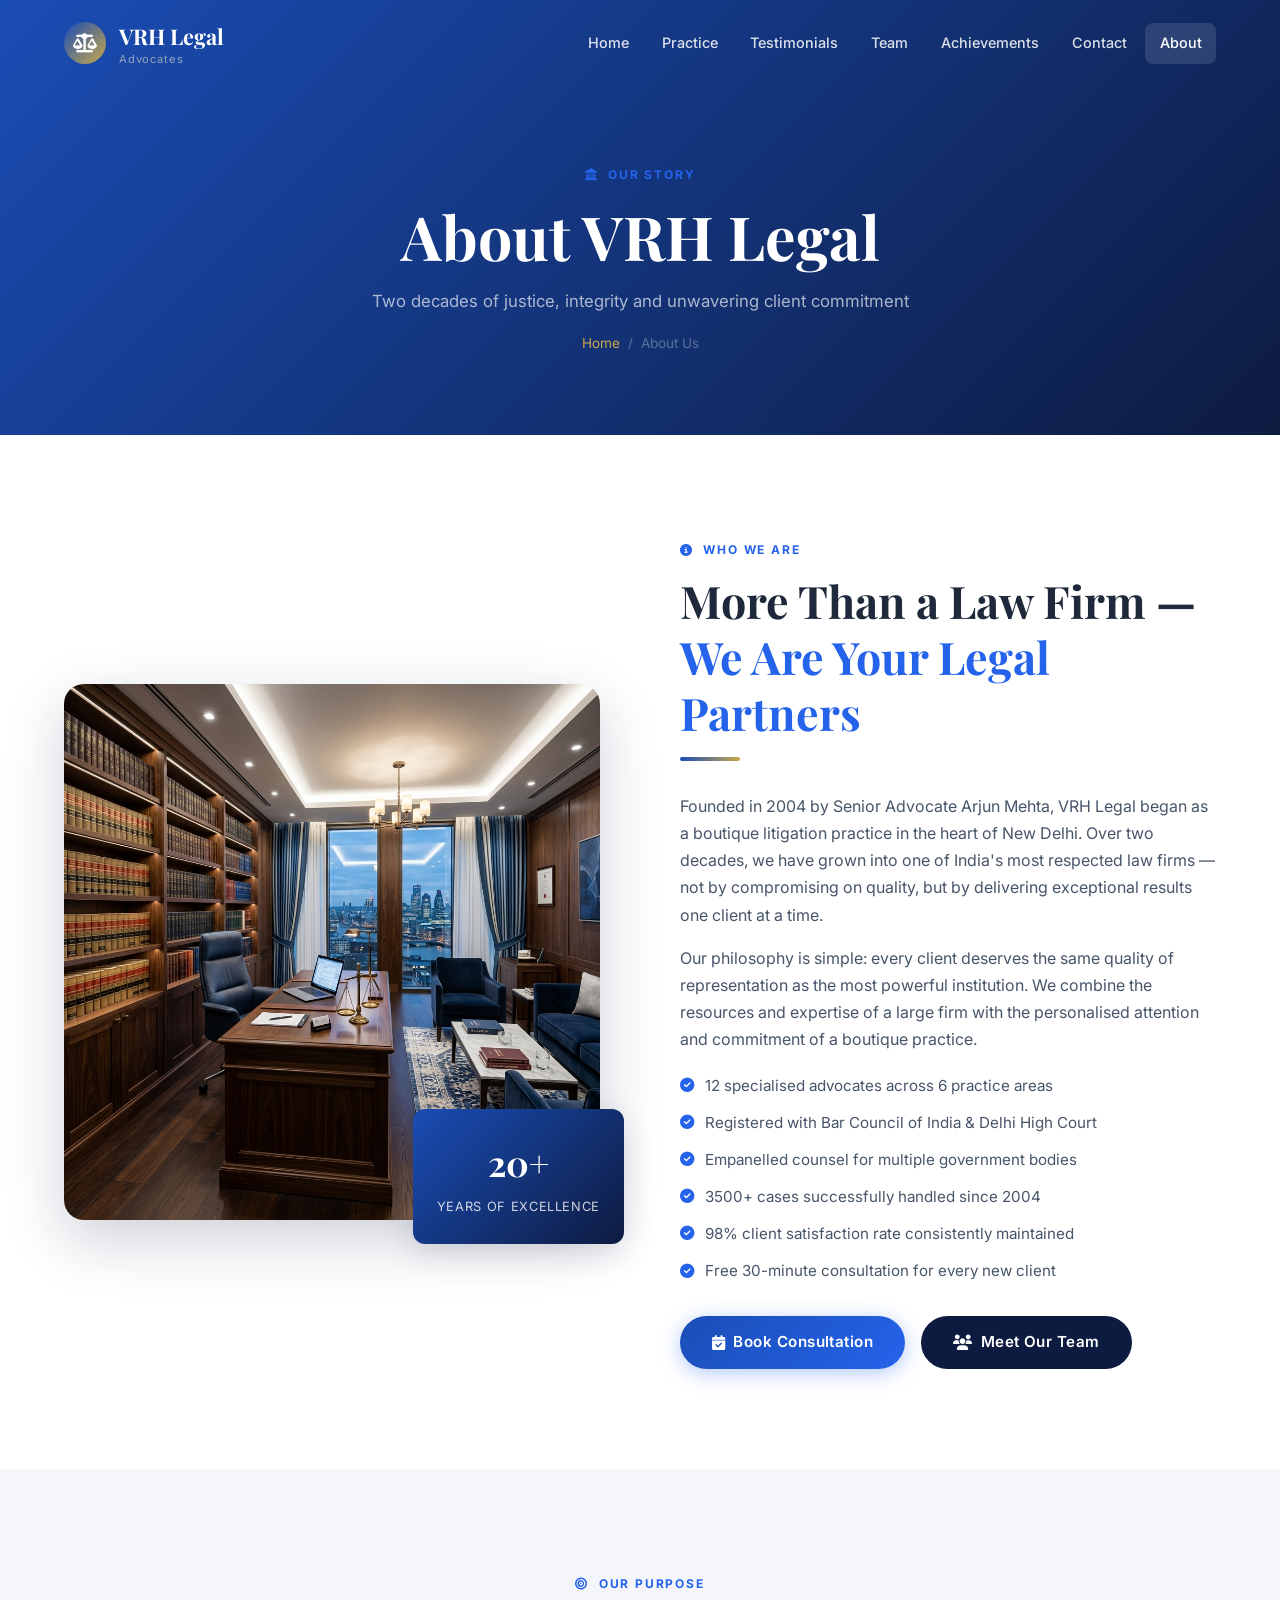
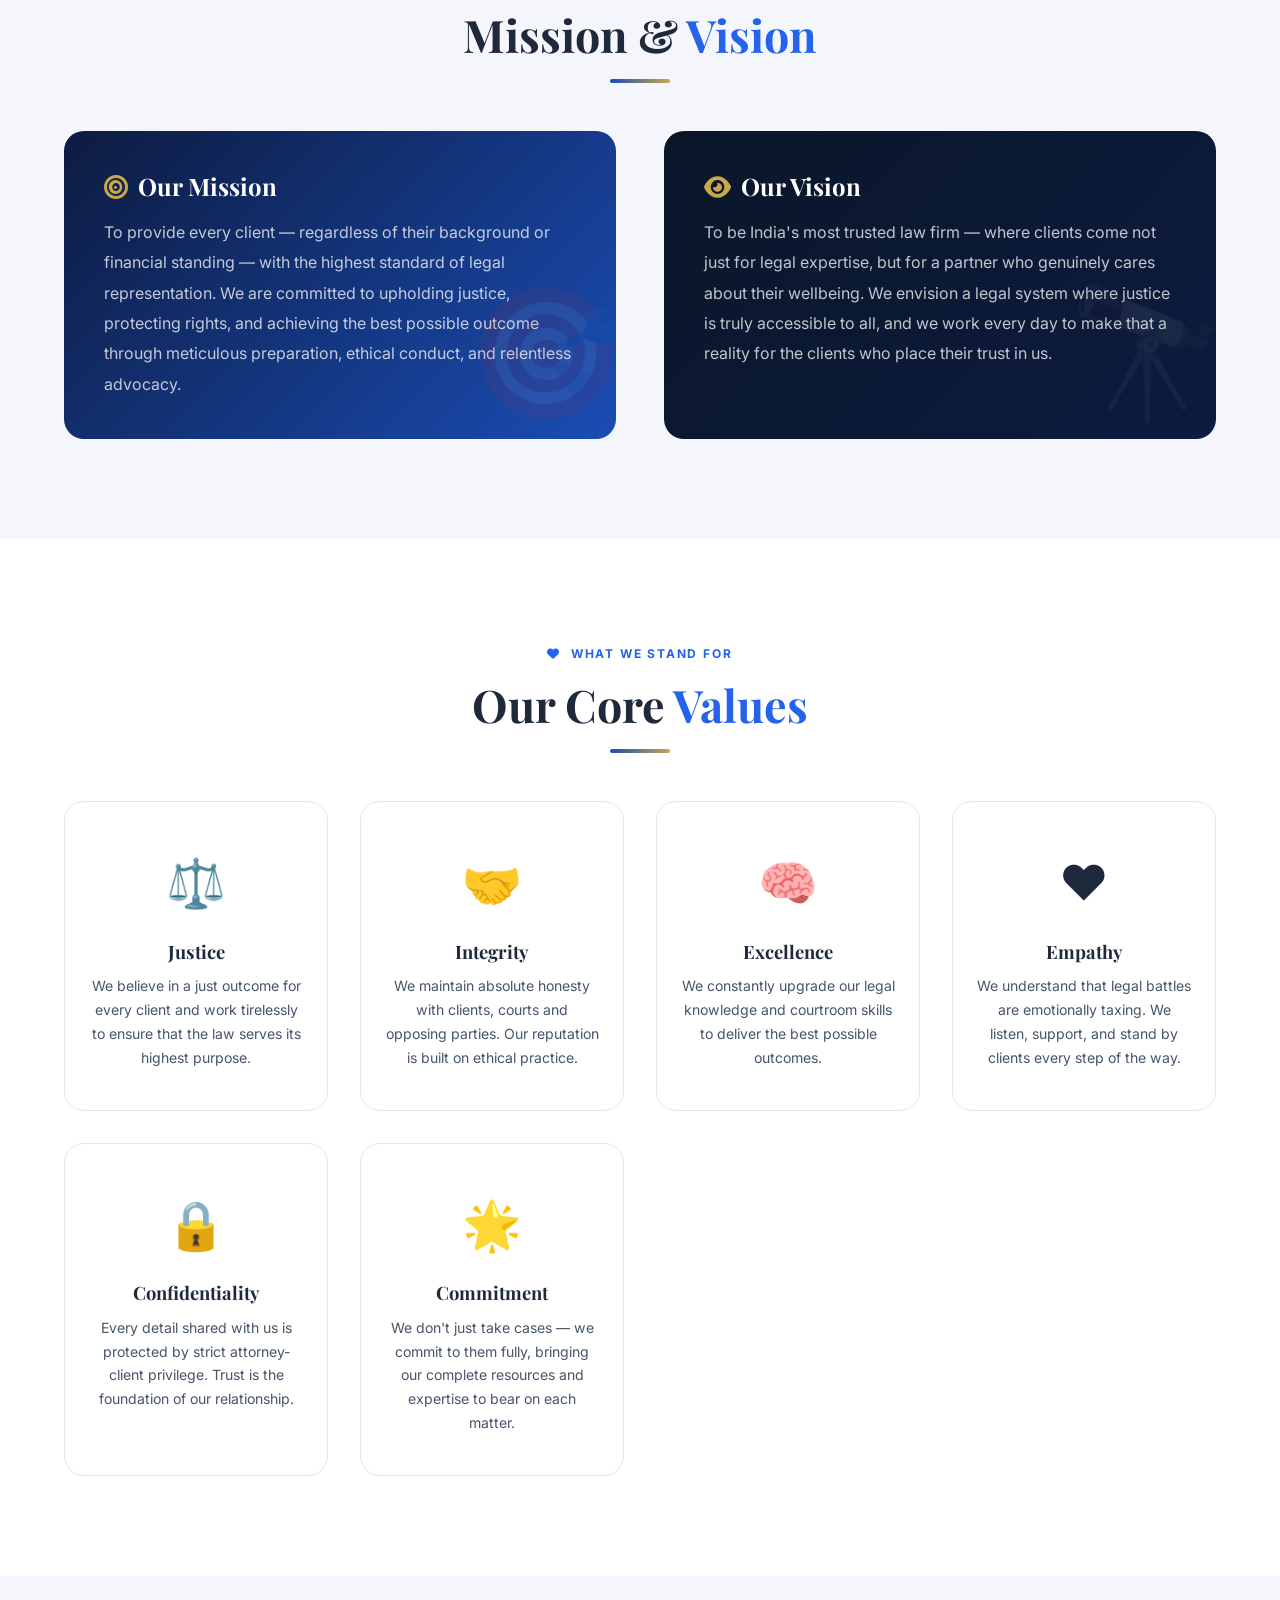
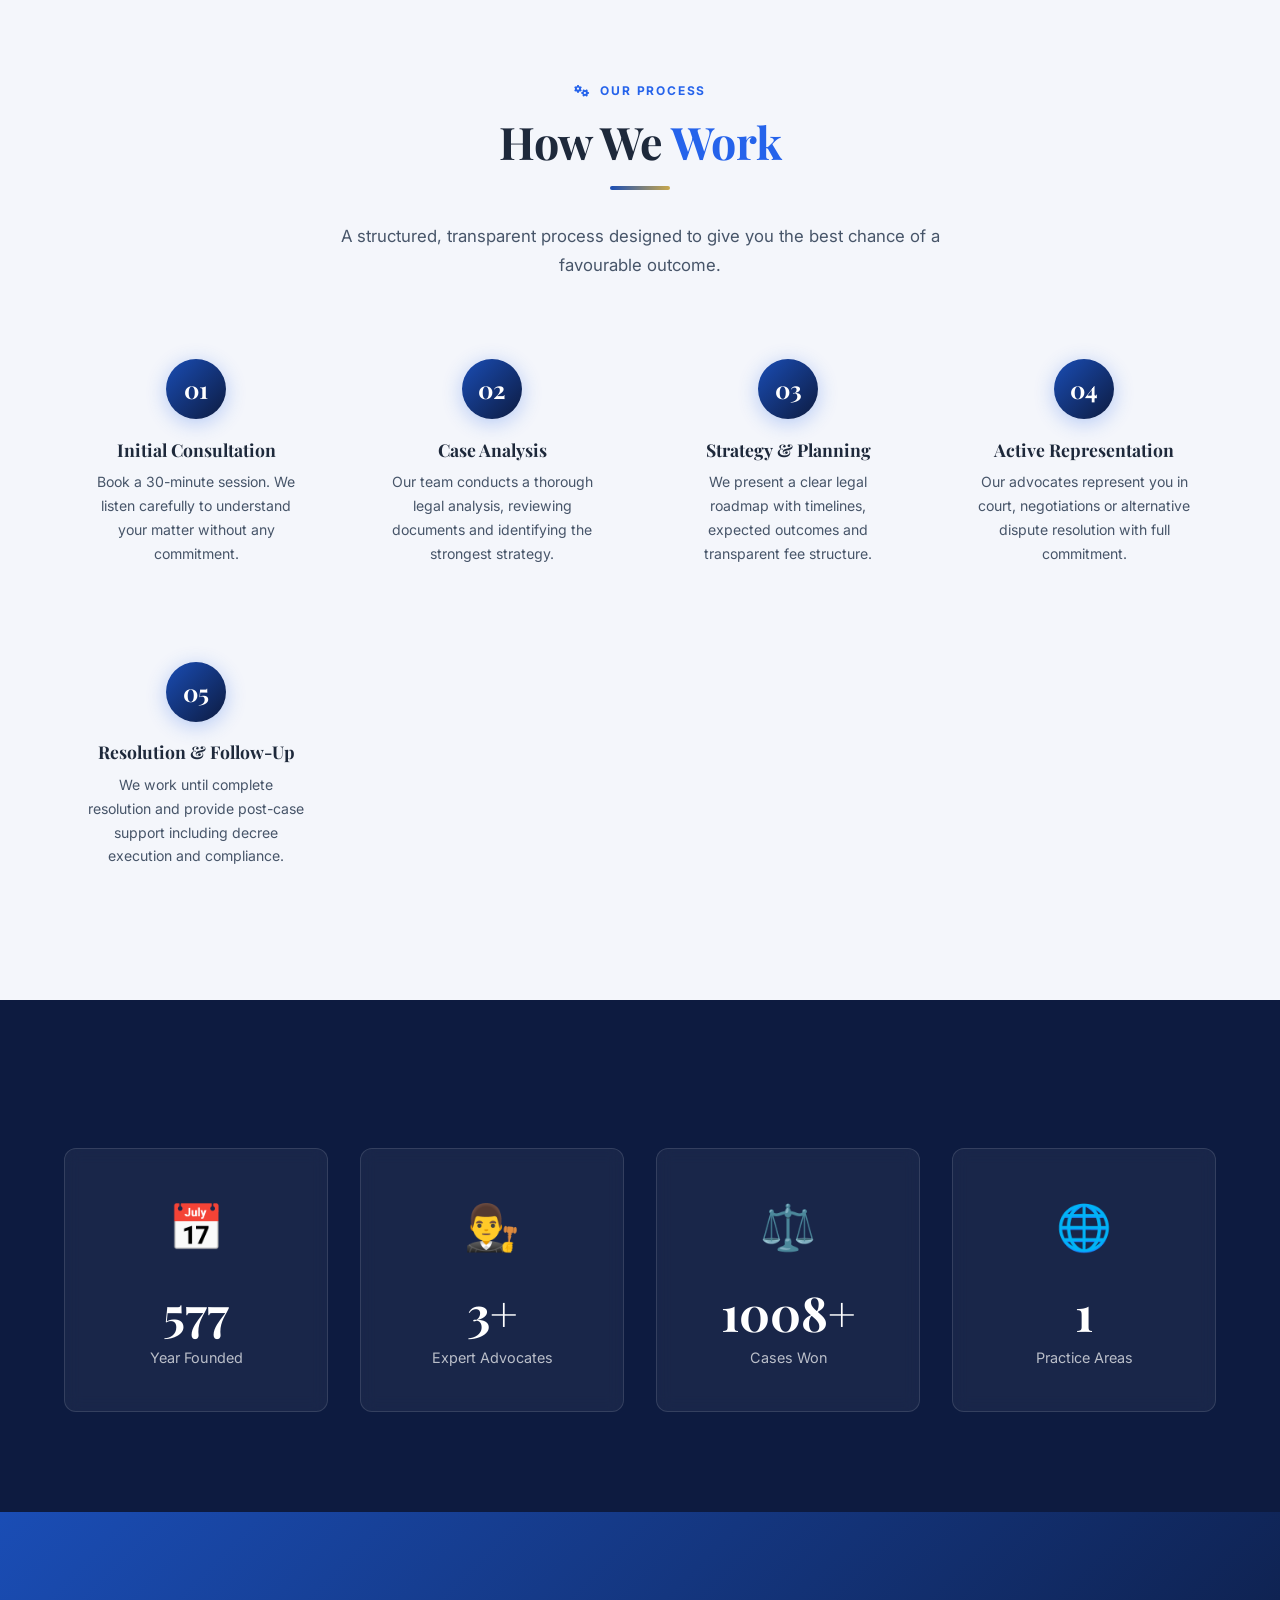
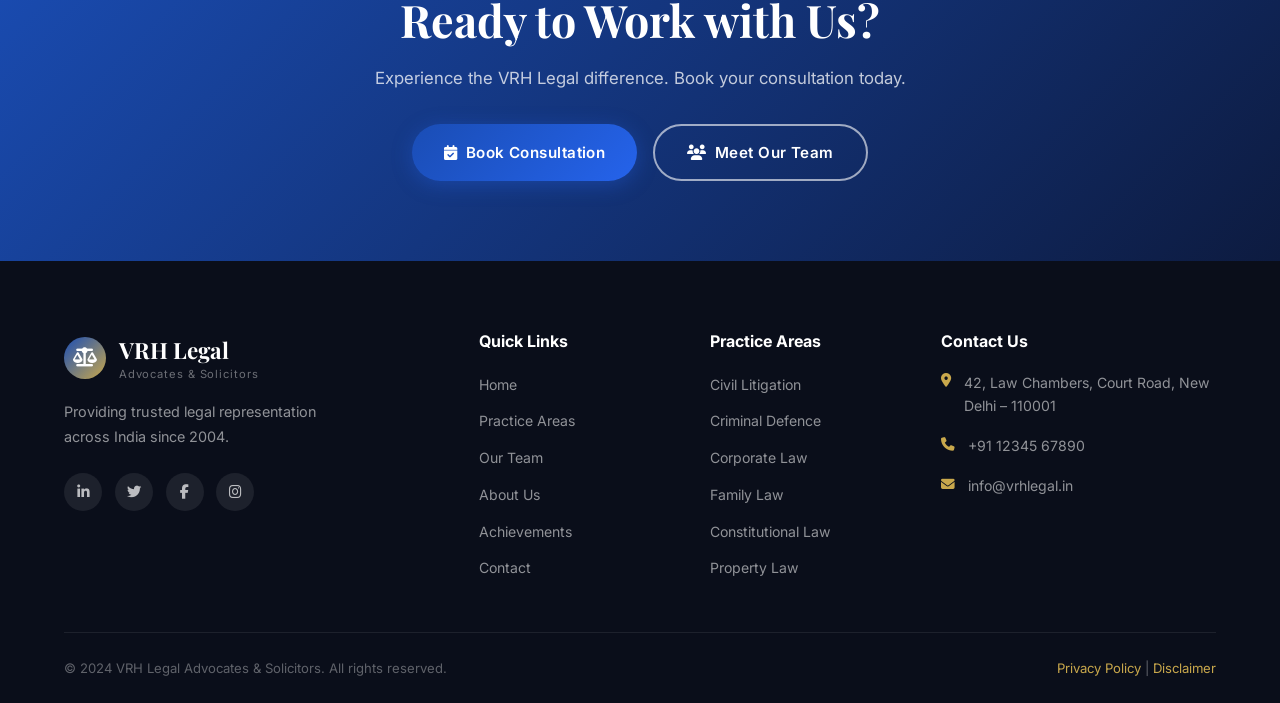
==== about.html @ 583fb799 "Add files via upload" ====
<!DOCTYPE html>
<html lang="en">

<head>
  <meta charset="UTF-8" />
  <meta name="viewport" content="width=device-width,initial-scale=1.0" />
  <title>About Us – VRH Legal Associates</title>
  <meta name="description"
    content="Learn about VRH Legal – our history, mission, values and commitment to delivering exceptional legal representation in India since 2004." />
  <link rel="stylesheet" href="css/styles.css" />
  <link rel="stylesheet" href="https://cdnjs.cloudflare.com/ajax/libs/font-awesome/6.5.0/css/all.min.css" />
  <link rel="icon"
    href="data:image/svg+xml,<svg xmlns='http://www.w3.org/2000/svg' viewBox='0 0 100 100'><text y='.9em' font-size='90'>⚖️</text></svg>" />
  <style>
    .values-grid {
      display: grid;
      grid-template-columns: repeat(auto-fit, minmax(220px, 1fr));
      gap: 2rem;
      margin-top: 3rem
    }

    .value-card {
      text-align: center;
      padding: 2.5rem 1.5rem;
      border-radius: var(--radius-lg);
      transition: var(--transition);
      background: #fff;
      border: 1px solid #e2e8f0
    }

    .value-card:hover {
      transform: translateY(-6px);
      box-shadow: var(--shadow-lg)
    }

    .value-icon {
      font-size: 3rem;
      margin-bottom: 1rem
    }

    .value-card h3 {
      font-size: 1.15rem;
      margin-bottom: .7rem
    }

    .value-card p {
      font-size: .88rem;
      margin: 0
    }

    .mission-vision {
      display: grid;
      grid-template-columns: 1fr 1fr;
      gap: 3rem;
      margin-top: 3rem
    }

    .mv-card {
      padding: 2.5rem;
      border-radius: var(--radius-lg);
      position: relative;
      overflow: hidden
    }

    .mv-mission {
      background: linear-gradient(135deg, var(--navy), var(--blue))
    }

    .mv-vision {
      background: linear-gradient(135deg, #0a1628, var(--navy))
    }

    .mv-card h3 {
      color: #fff;
      font-size: 1.5rem;
      margin-bottom: 1rem
    }

    .mv-card p {
      color: rgba(255, 255, 255, .75);
      line-height: 1.9;
      margin: 0
    }

    .mv-big {
      position: absolute;
      right: -10px;
      bottom: -20px;
      font-size: 8rem;
      opacity: .07
    }

    .process-steps {
      display: grid;
      grid-template-columns: repeat(auto-fit, minmax(220px, 1fr));
      gap: 2rem;
      margin-top: 3rem;
      counter-reset: step
    }

    .step {
      text-align: center;
      padding: 2rem 1.5rem;
      position: relative
    }

    .step-num {
      width: 60px;
      height: 60px;
      border-radius: 50%;
      background: linear-gradient(135deg, var(--blue), var(--navy));
      color: #fff;
      font-size: 1.5rem;
      font-family: 'Playfair Display', serif;
      font-weight: 700;
      display: flex;
      align-items: center;
      justify-content: center;
      margin: 0 auto 1.2rem;
      box-shadow: 0 4px 20px rgba(37, 99, 235, .3);
    }

    .step h4 {
      margin-bottom: .6rem
    }

    .step p {
      font-size: .88rem;
      margin: 0
    }

    .partner-logos {
      display: flex;
      flex-wrap: wrap;
      gap: 2rem;
      justify-content: center;
      align-items: center;
      margin-top: 3rem;
      opacity: .6;
      filter: grayscale(1)
    }

    .partner-logo {
      padding: 1rem 2rem;
      background: var(--gray-100);
      border-radius: var(--radius);
      font-weight: 700;
      font-size: 1.1rem;
      letter-spacing: .05em;
      color: var(--navy)
    }

    @media(max-width:768px) {
      .mission-vision {
        grid-template-columns: 1fr
      }
    }
  </style>
</head>

<body>

  <nav id="navbar">
    <div class="container nav-inner">
      <a href="index.html" class="nav-logo">
        <div class="logo-icon"><i class="fas fa-balance-scale"></i></div>
        <div><span class="logo-text">VRH Legal</span><span class="logo-sub">Advocates </span></div>
      </a>
      <div class="nav-links" id="navLinks">
        <a href="index.html">Home</a><a href="practice.html">Practice</a>
        <a href="testimonials.html">Testimonials</a><a href="team.html">Team</a>
        <a href="achievements.html">Achievements</a><a href="contact.html">Contact</a>
        <a href="about.html" class="active">About</a>
      </div>
      <button class="hamburger" id="hamburger" aria-label="Menu"><span></span><span></span><span></span></button>
    </div>
  </nav>

  <section class="page-hero">
    <div class="container">
      <span class="section-label"><i class="fas fa-landmark"></i>&nbsp; Our Story</span>
      <h1>About VRH Legal</h1>
      <p>Two decades of justice, integrity and unwavering client commitment</p>
      <div class="breadcrumb"><a href="index.html">Home</a><span>/</span><span>About Us</span></div>
    </div>
  </section>

  <!-- About Story -->
  <section class="section-pad">
    <div class="container">
      <div class="about-grid">
        <div class="about-img-wrap reveal-left">
          <img src="images/about_office.png" alt="VRH Legal Law Office Interior"
            onerror="this.outerHTML='<div style=\'height:400px;background:linear-gradient(135deg,var(--navy),var(--blue));border-radius:20px;display:flex;align-items:center;justify-content:center;font-size:8rem\'>🏛️</div>'" />
          <div class="about-badge">
            <strong>20+</strong>
            <span>Years of Excellence</span>
          </div>
        </div>
        <div class="about-content reveal-right">
          <span class="section-label"><i class="fas fa-info-circle"></i>&nbsp; Who We Are</span>
          <h2>More Than a Law Firm —<br /><span class="text-blue">We Are Your Legal Partners</span></h2>
          <div class="divider divider-left"></div>
          <p>Founded in 2004 by Senior Advocate Arjun Mehta, VRH Legal began as a boutique litigation practice in the
            heart of New Delhi. Over two decades, we have grown into one of India's most respected law firms — not by
            compromising on quality, but by delivering exceptional results one client at a time.</p>
          <p style="margin-top:1rem">Our philosophy is simple: every client deserves the same quality of representation
            as the most powerful institution. We combine the resources and expertise of a large firm with the
            personalised attention and commitment of a boutique practice.</p>
          <ul>
            <li><i class="fas fa-check-circle"></i> 12 specialised advocates across 6 practice areas</li>
            <li><i class="fas fa-check-circle"></i> Registered with Bar Council of India & Delhi High Court</li>
            <li><i class="fas fa-check-circle"></i> Empanelled counsel for multiple government bodies</li>
            <li><i class="fas fa-check-circle"></i> 3500+ cases successfully handled since 2004</li>
            <li><i class="fas fa-check-circle"></i> 98% client satisfaction rate consistently maintained</li>
            <li><i class="fas fa-check-circle"></i> Free 30-minute consultation for every new client</li>
          </ul>
          <div style="margin-top:2rem;display:flex;gap:1rem;flex-wrap:wrap">
            <a href="contact.html" class="btn btn-primary"><i class="fas fa-calendar-check"></i> Book Consultation</a>
            <a href="team.html" class="btn btn-dark"><i class="fas fa-users"></i> Meet Our Team</a>
          </div>
        </div>
      </div>
    </div>
  </section>

  <!-- Mission & Vision -->
  <section class="section-pad bg-off">
    <div class="container">
      <div class="text-center">
        <span class="section-label"><i class="fas fa-bullseye"></i>&nbsp; Our Purpose</span>
        <h2 class="section-title">Mission & <span class="text-blue">Vision</span></h2>
        <div class="divider"></div>
      </div>
      <div class="mission-vision">
        <div class="mv-card mv-mission reveal-left">
          <div class="mv-big">🎯</div>
          <h3><i class="fas fa-bullseye" style="color:var(--gold);margin-right:.6rem"></i>Our Mission</h3>
          <p>To provide every client — regardless of their background or financial standing — with the highest standard
            of legal representation. We are committed to upholding justice, protecting rights, and achieving the best
            possible outcome through meticulous preparation, ethical conduct, and relentless advocacy.</p>
        </div>
        <div class="mv-card mv-vision reveal-right">
          <div class="mv-big">🔭</div>
          <h3><i class="fas fa-eye" style="color:var(--gold);margin-right:.6rem"></i>Our Vision</h3>
          <p>To be India's most trusted law firm — where clients come not just for legal expertise, but for a partner
            who genuinely cares about their wellbeing. We envision a legal system where justice is truly accessible to
            all, and we work every day to make that a reality for the clients who place their trust in us.</p>
        </div>
      </div>
    </div>
  </section>

  <!-- Core Values -->
  <section class="section-pad">
    <div class="container text-center">
      <span class="section-label"><i class="fas fa-heart"></i>&nbsp; What We Stand For</span>
      <h2 class="section-title">Our Core <span class="text-blue">Values</span></h2>
      <div class="divider"></div>
      <div class="values-grid">
        <div class="value-card reveal">
          <div class="value-icon">⚖️</div>
          <h3>Justice</h3>
          <p>We believe in a just outcome for every client and work tirelessly to ensure that the law serves its highest
            purpose.</p>
        </div>
        <div class="value-card reveal">
          <div class="value-icon">🤝</div>
          <h3>Integrity</h3>
          <p>We maintain absolute honesty with clients, courts and opposing parties. Our reputation is built on ethical
            practice.</p>
        </div>
        <div class="value-card reveal">
          <div class="value-icon">🧠</div>
          <h3>Excellence</h3>
          <p>We constantly upgrade our legal knowledge and courtroom skills to deliver the best possible outcomes.</p>
        </div>
        <div class="value-card reveal">
          <div class="value-icon">❤️</div>
          <h3>Empathy</h3>
          <p>We understand that legal battles are emotionally taxing. We listen, support, and stand by clients every
            step of the way.</p>
        </div>
        <div class="value-card reveal">
          <div class="value-icon">🔒</div>
          <h3>Confidentiality</h3>
          <p>Every detail shared with us is protected by strict attorney-client privilege. Trust is the foundation of
            our relationship.</p>
        </div>
        <div class="value-card reveal">
          <div class="value-icon">🌟</div>
          <h3>Commitment</h3>
          <p>We don't just take cases — we commit to them fully, bringing our complete resources and expertise to bear
            on each matter.</p>
        </div>
      </div>
    </div>
  </section>

  <!-- How We Work -->
  <section class="section-pad bg-off">
    <div class="container text-center">
      <span class="section-label"><i class="fas fa-cogs"></i>&nbsp; Our Process</span>
      <h2 class="section-title">How We <span class="text-blue">Work</span></h2>
      <div class="divider"></div>
      <p class="section-sub">A structured, transparent process designed to give you the best chance of a favourable
        outcome.</p>
      <div class="process-steps">
        <div class="step reveal">
          <div class="step-num">01</div>
          <h4>Initial Consultation</h4>
          <p>Book a 30-minute session. We listen carefully to understand your matter without any commitment.</p>
        </div>
        <div class="step reveal">
          <div class="step-num">02</div>
          <h4>Case Analysis</h4>
          <p>Our team conducts a thorough legal analysis, reviewing documents and identifying the strongest strategy.
          </p>
        </div>
        <div class="step reveal">
          <div class="step-num">03</div>
          <h4>Strategy & Planning</h4>
          <p>We present a clear legal roadmap with timelines, expected outcomes and transparent fee structure.</p>
        </div>
        <div class="step reveal">
          <div class="step-num">04</div>
          <h4>Active Representation</h4>
          <p>Our advocates represent you in court, negotiations or alternative dispute resolution with full commitment.
          </p>
        </div>
        <div class="step reveal">
          <div class="step-num">05</div>
          <h4>Resolution & Follow-Up</h4>
          <p>We work until complete resolution and provide post-case support including decree execution and compliance.
          </p>
        </div>
      </div>
    </div>
  </section>

  <!-- Stats Navy -->
  <section class="section-pad bg-navy">
    <div class="container">
      <div class="achievements-grid">
        <div class="achievement-card reveal">
          <div class="achievement-icon">📅</div>
          <h2 data-target="2004" data-suffix="">0</h2>
          <p>Year Founded</p>
        </div>
        <div class="achievement-card reveal">
          <div class="achievement-icon">👨‍⚖️</div>
          <h2 data-target="12" data-suffix="+">0+</h2>
          <p>Expert Advocates</p>
        </div>
        <div class="achievement-card reveal">
          <div class="achievement-icon">⚖️</div>
          <h2 data-target="3500" data-suffix="+">0+</h2>
          <p>Cases Won</p>
        </div>
        <div class="achievement-card reveal">
          <div class="achievement-icon">🌐</div>
          <h2 data-target="6" data-suffix="">0</h2>
          <p>Practice Areas</p>
        </div>
      </div>
    </div>
  </section>

  <section class="cta-section">
    <div class="container">
      <h2>Ready to Work with Us?</h2>
      <p>Experience the VRH Legal difference. Book your consultation today.</p>
      <div style="display:flex;gap:1rem;justify-content:center;flex-wrap:wrap">
        <a href="contact.html" class="btn btn-primary"><i class="fas fa-calendar-check"></i> Book Consultation</a>
        <a href="team.html" class="btn btn-outline"><i class="fas fa-users"></i> Meet Our Team</a>
      </div>
    </div>
  </section>

  <footer>
    <div class="container">
      <div class="footer-main">
        <div class="footer-brand">
          <div class="nav-logo" style="margin-bottom:.8rem">
            <div class="logo-icon"><i class="fas fa-balance-scale"></i></div>
            <div><span class="logo-text">VRH Legal</span><span class="logo-sub"
                style="color:rgba(255,255,255,.4)">Advocates & Solicitors</span></div>
          </div>
          <p>Providing trusted legal representation across India since 2004.</p>
          <div class="footer-social">
            <a href="#"><i class="fab fa-linkedin-in"></i></a><a href="#"><i class="fab fa-twitter"></i></a>
            <a href="#"><i class="fab fa-facebook-f"></i></a><a href="#"><i class="fab fa-instagram"></i></a>
          </div>
        </div>
        <div class="footer-col">
          <h4>Quick Links</h4>
          <ul>
            <li><a href="index.html">Home</a></li>
            <li><a href="practice.html">Practice Areas</a></li>
            <li><a href="team.html">Our Team</a></li>
            <li><a href="about.html">About Us</a></li>
            <li><a href="achievements.html">Achievements</a></li>
            <li><a href="contact.html">Contact</a></li>
          </ul>
        </div>
        <div class="footer-col">
          <h4>Practice Areas</h4>
          <ul>
            <li><a href="practice.html#civil">Civil Litigation</a></li>
            <li><a href="practice.html#criminal">Criminal Defence</a></li>
            <li><a href="practice.html#corporate">Corporate Law</a></li>
            <li><a href="practice.html#family">Family Law</a></li>
            <li><a href="practice.html#constitutional">Constitutional Law</a></li>
            <li><a href="practice.html#property">Property Law</a></li>
          </ul>
        </div>
        <div class="footer-col">
          <h4>Contact Us</h4>
          <div class="footer-contact-item"><i class="fas fa-map-marker-alt"></i><span>42, Law Chambers, Court Road, New
              Delhi – 110001</span></div>
          <div class="footer-contact-item"><i class="fas fa-phone"></i><span>+91 12345 67890</span></div>
          <div class="footer-contact-item"><i class="fas fa-envelope"></i><span>info@vrhlegal.in</span></div>
        </div>
      </div>
      <div class="footer-bottom">
        <span>© 2024 VRH Legal Advocates & Solicitors. All rights reserved.</span>
        <span><a href="#">Privacy Policy</a> | <a href="#">Disclaimer</a></span>
      </div>
    </div>
  </footer>

  <button id="back-top" aria-label="Back to top"><i class="fas fa-chevron-up"></i></button>
  <script src="js/main.js"></script>
</body>

</html>
---- css/styles.css ----
/* ============================================================
   ADVOCATE WEBSITE - MAIN STYLESHEET
   Theme: White | Blue | Black
   ============================================================ */

@import url('https://fonts.googleapis.com/css2?family=Playfair+Display:wght@400;500;600;700;800&family=Inter:wght@300;400;500;600;700&display=swap');

/* ── CSS Variables ── */
:root {
  --navy: #0d1b40;
  --blue: #1a4db5;
  --blue-light: #2563eb;
  --blue-pale: #e8f0fe;
  --gold: #c9a84c;
  --white: #ffffff;
  --off-white: #f4f6fb;
  --gray-100: #f1f5f9;
  --gray-400: #94a3b8;
  --gray-600: #475569;
  --black: #0a0e1a;
  --text: #1e293b;
  --shadow-sm: 0 2px 8px rgba(13, 27, 64, .10);
  --shadow-md: 0 8px 32px rgba(13, 27, 64, .15);
  --shadow-lg: 0 20px 60px rgba(13, 27, 64, .20);
  --radius: 12px;
  --radius-lg: 20px;
  --transition: .3s cubic-bezier(.4, 0, .2, 1);
}

/* ── Reset ── */
*,
*::before,
*::after {
  box-sizing: border-box;
  margin: 0;
  padding: 0
}

html {
  scroll-behavior: smooth
}

body {
  font-family: 'Inter', sans-serif;
  color: var(--text);
  background: var(--white);
  line-height: 1.7;
  overflow-x: hidden
}

img {
  max-width: 100%;
  height: auto;
  display: block
}

a {
  text-decoration: none;
  color: inherit
}

ul {
  list-style: none
}

/* ── Typography ── */
h1,
h2,
h3,
h4 {
  font-family: 'Playfair Display', serif;
  line-height: 1.25;
  font-weight: 700
}

h1 {
  font-size: clamp(2.2rem, 5vw, 3.8rem)
}

h2 {
  font-size: clamp(1.8rem, 3.5vw, 2.8rem)
}

h3 {
  font-size: clamp(1.2rem, 2vw, 1.6rem)
}

h4 {
  font-size: 1.1rem
}

p {
  font-size: 1rem;
  color: var(--gray-600)
}

/* ── Utility ── */
.container {
  max-width: 1200px;
  margin: 0 auto;
  padding: 0 1.5rem
}

.section-pad {
  padding: 100px 0
}

.text-center {
  text-align: center
}

.text-gold {
  color: var(--gold)
}

.text-blue {
  color: var(--blue-light)
}

.bg-navy {
  background: var(--navy)
}

.bg-off {
  background: var(--off-white)
}

.section-label {
  display: inline-block;
  font-size: .75rem;
  font-weight: 700;
  letter-spacing: .15em;
  text-transform: uppercase;
  color: var(--blue-light);
  margin-bottom: .8rem;
}

.section-title {
  margin-bottom: 1rem
}

.section-sub {
  max-width: 600px;
  margin: 0 auto 3rem;
  font-size: 1.05rem;
  color: var(--gray-600)
}

.divider {
  width: 60px;
  height: 4px;
  background: linear-gradient(90deg, var(--blue), var(--gold));
  border-radius: 2px;
  margin: 1rem auto 2rem
}

.divider-left {
  margin-left: 0
}

/* ── Buttons ── */
.btn {
  display: inline-flex;
  align-items: center;
  gap: .5rem;
  padding: .85rem 2rem;
  border-radius: 50px;
  font-weight: 600;
  font-size: .95rem;
  cursor: pointer;
  border: none;
  transition: var(--transition);
  letter-spacing: .03em;
}

.btn-primary {
  background: linear-gradient(135deg, var(--blue), var(--blue-light));
  color: var(--white);
  box-shadow: 0 4px 20px rgba(37, 99, 235, .35)
}

.btn-primary:hover {
  transform: translateY(-2px);
  box-shadow: 0 8px 28px rgba(37, 99, 235, .5)
}

.btn-outline {
  background: transparent;
  color: var(--white);
  border: 2px solid rgba(255, 255, 255, .6)
}

.btn-outline:hover {
  background: var(--white);
  color: var(--navy)
}

.btn-dark {
  background: var(--navy);
  color: var(--white)
}

.btn-dark:hover {
  background: var(--blue);
  transform: translateY(-2px)
}

/* ── Navbar ── */
#navbar {
  position: fixed;
  top: 0;
  left: 0;
  right: 0;
  z-index: 1000;
  padding: 1.1rem 0;
  transition: var(--transition);
}

#navbar.scrolled {
  background: rgba(10, 14, 26, .97);
  backdrop-filter: blur(12px);
  box-shadow: 0 2px 20px rgba(0, 0, 0, .25);
  padding: .7rem 0;
}

.nav-inner {
  display: flex;
  align-items: center;
  justify-content: space-between;
  gap: 1rem
}

.nav-logo {
  display: flex;
  align-items: center;
  gap: .8rem
}

.nav-logo .logo-icon {
  width: 42px;
  height: 42px;
  border-radius: 50%;
  background: linear-gradient(135deg, var(--blue), var(--gold));
  display: flex;
  align-items: center;
  justify-content: center;
  font-size: 1.2rem;
  color: #fff;
  flex-shrink: 0;
}

.nav-logo .logo-text {
  font-family: 'Playfair Display', serif;
  font-size: 1.35rem;
  font-weight: 700;
  color: #fff
}

.nav-logo .logo-sub {
  font-size: .7rem;
  color: var(--gray-400);
  letter-spacing: .08em;
  display: block;
  margin-top: -4px
}

.nav-links {
  display: flex;
  align-items: center;
  gap: .25rem
}

.nav-links a {
  padding: .5rem .9rem;
  border-radius: 8px;
  font-size: .9rem;
  font-weight: 500;
  color: rgba(255, 255, 255, .85);
  transition: var(--transition);
}

.nav-links a:hover,
.nav-links a.active {
  color: #fff;
  background: rgba(255, 255, 255, .12)
}

.nav-cta {
  padding: .6rem 1.4rem !important;
  background: var(--gold) !important;
  color: var(--navy) !important;
  border-radius: 50px !important;
  font-weight: 700 !important
}

.nav-cta:hover {
  background: #e6c060 !important;
  transform: translateY(-1px)
}

.hamburger {
  display: none;
  flex-direction: column;
  gap: 5px;
  cursor: pointer;
  background: none;
  border: none;
  padding: .4rem
}

.hamburger span {
  display: block;
  width: 24px;
  height: 2px;
  background: #fff;
  border-radius: 2px;
  transition: var(--transition)
}

.hamburger.open span:nth-child(1) {
  transform: translateY(7px) rotate(45deg)
}

.hamburger.open span:nth-child(2) {
  opacity: 0
}

.hamburger.open span:nth-child(3) {
  transform: translateY(-7px) rotate(-45deg)
}

/* ── Hero ── */
.hero {
  min-height: 100vh;
  display: flex;
  align-items: center;
  position: relative;
  overflow: hidden;
  background: linear-gradient(135deg, var(--black) 0%, var(--navy) 50%, #0f2d6b 100%);
  padding: 120px 0 80px;
}

.hero-bg {
  position: absolute;
  inset: 0;
  background: url('../images/hero_legal.png') center/cover no-repeat;
  opacity: .25;
}

.hero-overlay {
  position: absolute;
  inset: 0;
  background: linear-gradient(135deg, var(--blue) 0%, rgba(13, 27, 64, .7) 100%)
}

.hero-content {
  position: relative;
  z-index: 2;
  max-width: 750px
}

.hero-badge {
  display: inline-flex;
  align-items: center;
  gap: .5rem;
  background: rgba(255, 255, 255, .1);
  border: 1px solid rgba(255, 255, 255, .2);
  backdrop-filter: blur(8px);
  border-radius: 50px;
  padding: .5rem 1.2rem;
  font-size: .8rem;
  font-weight: 600;
  color: rgba(255, 255, 255, .9);
  letter-spacing: .08em;
  text-transform: uppercase;
  margin-bottom: 1.8rem;
}

.hero h1 {
  color: #fff;
  margin-bottom: 1.2rem
}

.hero h1 span {
  background: linear-gradient(135deg, var(--gold), #e6c060);
  -webkit-background-clip: text;
  -webkit-text-fill-color: transparent;
  background-clip: text
}

.hero p {
  color: rgba(255, 255, 255, .75);
  font-size: 1.15rem;
  margin-bottom: 2.2rem;
  max-width: 600px
}

.hero-btns {
  display: flex;
  flex-wrap: wrap;
  gap: 1rem
}

.hero-stats {
  display: flex;
  flex-wrap: wrap;
  gap: 2.5rem;
  margin-top: 4rem;
  padding-top: 2.5rem;
  border-top: 1px solid rgba(255, 255, 255, .15);
}

.stat-item h3 {
  font-size: 2.4rem;
  color: #fff;
  margin-bottom: .2rem
}

.stat-item p {
  font-size: .85rem;
  color: rgba(255, 255, 255, .6);
  text-transform: uppercase;
  letter-spacing: .08em;
  margin: 0
}

.hero-scroll {
  position: absolute;
  bottom: 2rem;
  left: 50%;
  transform: translateX(-50%);
  display: flex;
  flex-direction: column;
  align-items: center;
  gap: .5rem;
  z-index: 2;
  color: rgba(255, 255, 255, .5);
  font-size: .75rem;
  letter-spacing: .1em;
  text-transform: uppercase;
}

.scroll-line {
  width: 1px;
  height: 50px;
  background: linear-gradient(to bottom, transparent, rgba(255, 255, 255, .4));
  animation: scrollAnim 1.8s ease-in-out infinite
}

@keyframes scrollAnim {

  0%,
  100% {
    transform: scaleY(0);
    transform-origin: top
  }

  50% {
    transform: scaleY(1);
    transform-origin: top
  }
}

/* ── Why Choose Us ── */
.features-grid {
  display: grid;
  grid-template-columns: repeat(auto-fit, minmax(240px, 1fr));
  gap: 2rem;
  margin-top: 3rem
}

.feature-card {
  background: var(--white);
  border-radius: var(--radius);
  padding: 2rem;
  border: 1px solid #e2e8f0;
  transition: var(--transition);
  text-align: left;
  position: relative;
  overflow: hidden;
}

.feature-card::before {
  content: '';
  position: absolute;
  top: 0;
  left: 0;
  right: 0;
  height: 4px;
  background: linear-gradient(90deg, var(--blue), var(--gold));
}

.feature-card:hover {
  transform: translateY(-6px);
  box-shadow: var(--shadow-lg)
}

.feature-icon {
  width: 56px;
  height: 56px;
  border-radius: 14px;
  background: var(--blue-pale);
  display: flex;
  align-items: center;
  justify-content: center;
  font-size: 1.5rem;
  margin-bottom: 1.2rem;
  color: var(--blue-light);
}

.feature-card h4 {
  margin-bottom: .6rem;
  font-size: 1.1rem
}

.feature-card p {
  font-size: .9rem;
  margin: 0
}

/* ── Practice Areas ── */
.practice-grid {
  display: grid;
  grid-template-columns: repeat(auto-fit, minmax(280px, 1fr));
  gap: 2rem;
  margin-top: 3rem
}

.practice-card {
  background: var(--white);
  border-radius: var(--radius-lg);
  overflow: hidden;
  border: 1px solid #e2e8f0;
  transition: var(--transition);
}

.practice-card:hover {
  transform: translateY(-8px);
  box-shadow: var(--shadow-lg)
}

.practice-card-icon {
  height: 120px;
  display: flex;
  align-items: center;
  justify-content: center;
  background: linear-gradient(135deg, var(--navy), var(--blue));
  font-size: 3rem;
  color: var(--gold);
}

.practice-card-body {
  padding: 1.8rem
}

.practice-card-body h3 {
  margin-bottom: .7rem;
  font-size: 1.2rem
}

.practice-card-body p {
  font-size: .9rem;
  margin-bottom: 1.2rem
}

.read-more {
  color: var(--blue-light);
  font-weight: 600;
  font-size: .9rem;
  display: inline-flex;
  align-items: center;
  gap: .4rem;
  transition: var(--transition)
}

.read-more:hover {
  gap: .8rem;
  color: var(--blue)
}

/* ── Testimonials ── */
.testimonial-grid {
  display: grid;
  grid-template-columns: repeat(auto-fit, minmax(300px, 1fr));
  gap: 2rem;
  margin-top: 3rem
}

.testimonial-card {
  background: var(--white);
  border-radius: var(--radius);
  padding: 2rem;
  border: 1px solid #e2e8f0;
  transition: var(--transition);
  position: relative;
}

.testimonial-card:hover {
  box-shadow: var(--shadow-md);
  transform: translateY(-4px)
}

.quote-icon {
  font-size: 3rem;
  color: var(--blue-pale);
  line-height: 1;
  margin-bottom: .5rem;
  font-family: serif
}

.testimonial-text {
  font-size: .95rem;
  color: var(--gray-600);
  font-style: italic;
  margin-bottom: 1.5rem;
  line-height: 1.8
}

.testimonial-author {
  display: flex;
  align-items: center;
  gap: .9rem
}

.author-avatar {
  width: 48px;
  height: 48px;
  border-radius: 50%;
  background: linear-gradient(135deg, var(--blue), var(--gold));
  display: flex;
  align-items: center;
  justify-content: center;
  color: #fff;
  font-weight: 700;
  font-size: 1.1rem;
  flex-shrink: 0;
}

.author-info strong {
  display: block;
  font-size: .95rem;
  color: var(--text)
}

.author-info span {
  font-size: .82rem;
  color: var(--gray-400)
}

.stars {
  color: var(--gold);
  font-size: .9rem;
  margin-bottom: .8rem;
  letter-spacing: .1em
}

/* ── Team ── */
.team-grid {
  display: grid;
  grid-template-columns: repeat(auto-fit, minmax(260px, 1fr));
  gap: 2rem;
  margin-top: 3rem
}

.team-card {
  background: var(--white);
  border-radius: var(--radius-lg);
  overflow: hidden;
  border: 1px solid #e2e8f0;
  transition: var(--transition);
  text-align: center;
}

.team-card:hover {
  transform: translateY(-8px);
  box-shadow: var(--shadow-lg)
}

.team-img-wrap {
  position: relative;
  overflow: hidden;
  height: 300px
}

.team-img-wrap img {
  width: 100%;
  height: 100%;
  object-fit: cover;
  transition: transform .5s ease
}

.team-card:hover .team-img-wrap img {
  transform: scale(1.06)
}

.team-overlay {
  position: absolute;
  inset: 0;
  background: linear-gradient(to top, rgba(13, 27, 64, .9) 0%, transparent 60%);
  opacity: 0;
  transition: var(--transition);
  display: flex;
  align-items: flex-end;
  justify-content: center;
  padding: 1.5rem;
}

.team-card:hover .team-overlay {
  opacity: 1
}

.team-socials {
  display: flex;
  gap: .8rem
}

.team-socials a {
  width: 38px;
  height: 38px;
  border-radius: 50%;
  background: rgba(255, 255, 255, .15);
  backdrop-filter: blur(6px);
  display: flex;
  align-items: center;
  justify-content: center;
  color: #fff;
  font-size: .9rem;
  border: 1px solid rgba(255, 255, 255, .25);
  transition: var(--transition);
}

.team-socials a:hover {
  background: var(--gold);
  border-color: var(--gold)
}

.team-body {
  padding: 1.5rem
}

.team-body h3 {
  margin-bottom: .3rem;
  font-size: 1.15rem
}

.team-body .role {
  color: var(--blue-light);
  font-size: .85rem;
  font-weight: 600;
  letter-spacing: .05em;
  margin: 0
}

/* ── Achievements ── */
.achievements-grid {
  display: grid;
  grid-template-columns: repeat(auto-fit, minmax(220px, 1fr));
  gap: 2rem;
  margin-top: 3rem
}

.achievement-card {
  text-align: center;
  padding: 2.5rem 1.5rem;
  border-radius: var(--radius);
  background: rgba(255, 255, 255, .05);
  border: 1px solid rgba(255, 255, 255, .12);
  backdrop-filter: blur(8px);
  transition: var(--transition);
}

.achievement-card:hover {
  background: rgba(255, 255, 255, .1);
  transform: translateY(-4px)
}

.achievement-icon {
  font-size: 2.8rem;
  margin-bottom: 1rem
}

.achievement-card h2 {
  font-size: 3rem;
  color: #fff;
  margin-bottom: .3rem
}

.achievement-card p {
  color: rgba(255, 255, 255, .7);
  font-size: .9rem;
  margin: 0
}

/* ── CTA Banner ── */
.cta-section {
  background: linear-gradient(135deg, var(--blue) 0%, var(--navy) 100%);
  padding: 80px 0;
  text-align: center;
}

.cta-section h2 {
  color: #fff;
  margin-bottom: 1rem
}

.cta-section p {
  color: rgba(255, 255, 255, .75);
  margin-bottom: 2rem;
  font-size: 1.05rem
}

/* ── Contact ── */
.contact-grid {
  display: grid;
  grid-template-columns: 1fr 1.4fr;
  gap: 4rem;
  margin-top: 3rem
}

.contact-info-item {
  display: flex;
  gap: 1rem;
  margin-bottom: 2rem;
  align-items: flex-start
}

.contact-icon {
  width: 50px;
  height: 50px;
  border-radius: 12px;
  background: var(--blue-pale);
  display: flex;
  align-items: center;
  justify-content: center;
  font-size: 1.2rem;
  color: var(--blue-light);
  flex-shrink: 0;
}

.contact-info-item h4 {
  margin-bottom: .3rem;
  font-size: 1rem
}

.contact-info-item p {
  font-size: .9rem;
  margin: 0
}

.contact-form {
  background: var(--white);
  border-radius: var(--radius-lg);
  padding: 2.5rem;
  box-shadow: var(--shadow-md);
  border: 1px solid #e2e8f0
}

.form-row {
  display: grid;
  grid-template-columns: 1fr 1fr;
  gap: 1.2rem
}

.form-group {
  margin-bottom: 1.2rem
}

.form-group label {
  display: block;
  font-size: .85rem;
  font-weight: 600;
  color: var(--text);
  margin-bottom: .5rem
}

.form-group input,
.form-group textarea,
.form-group select {
  width: 100%;
  padding: .85rem 1rem;
  border: 1.5px solid #e2e8f0;
  border-radius: 10px;
  font-family: 'Inter', sans-serif;
  font-size: .95rem;
  color: var(--text);
  transition: var(--transition);
  background: var(--gray-100);
}

.form-group input:focus,
.form-group textarea:focus,
.form-group select:focus {
  outline: none;
  border-color: var(--blue-light);
  background: #fff;
  box-shadow: 0 0 0 3px rgba(37, 99, 235, .1);
}

.form-group textarea {
  resize: vertical;
  min-height: 130px
}

/* ── About Page ── */
.about-grid {
  display: grid;
  grid-template-columns: 1fr 1fr;
  gap: 5rem;
  align-items: center
}

.about-img-wrap {
  position: relative
}

.about-img-wrap img {
  border-radius: var(--radius-lg);
  box-shadow: var(--shadow-lg)
}

.about-badge {
  position: absolute;
  bottom: -1.5rem;
  right: -1.5rem;
  background: linear-gradient(135deg, var(--blue), var(--navy));
  color: #fff;
  padding: 1.5rem;
  border-radius: var(--radius);
  text-align: center;
  box-shadow: var(--shadow-md);
  min-width: 130px;
}

.about-badge strong {
  display: block;
  font-size: 2.2rem;
  font-family: 'Playfair Display', serif
}

.about-badge span {
  font-size: .8rem;
  opacity: .8;
  text-transform: uppercase;
  letter-spacing: .05em
}

.about-content ul {
  margin: 1.2rem 0;
  display: flex;
  flex-direction: column;
  gap: .7rem
}

.about-content ul li {
  display: flex;
  align-items: center;
  gap: .7rem;
  font-size: .95rem;
  color: var(--gray-600)
}

.about-content ul li i {
  color: var(--blue-light);
  font-size: .9rem
}

/* ── Page Hero (inner pages) ── */
.page-hero {
  background: linear-gradient(135deg, var(--blue), var(--navy));
  padding: 160px 0 80px;
  text-align: center;
}

.page-hero h1 {
  color: #fff;
  margin-bottom: .8rem
}

.page-hero p {
  color: rgba(255, 255, 255, .65);
  font-size: 1.05rem
}

.breadcrumb {
  display: flex;
  justify-content: center;
  gap: .5rem;
  font-size: .85rem;
  color: rgba(255, 255, 255, .5);
  margin-top: 1rem
}

.breadcrumb a {
  color: var(--gold)
}

.breadcrumb span {
  color: rgba(255, 255, 255, .3)
}

/* ── Footer ── */
footer {
  background: var(--black);
  color: rgba(255, 255, 255, .75)
}

.footer-main {
  display: grid;
  grid-template-columns: 2fr 1fr 1fr 1.5fr;
  gap: 3rem;
  padding: 70px 0 50px
}

.footer-brand .logo-text {
  font-size: 1.4rem;
  color: #fff;
  font-family: 'Playfair Display', serif
}

.footer-brand p {
  font-size: .9rem;
  margin: 1rem 0 1.5rem;
  max-width: 300px;
  color: rgba(255, 255, 255, .55)
}

.footer-social {
  display: flex;
  gap: .8rem
}

.footer-social a {
  width: 38px;
  height: 38px;
  border-radius: 50%;
  background: rgba(255, 255, 255, .08);
  display: flex;
  align-items: center;
  justify-content: center;
  color: rgba(255, 255, 255, .7);
  transition: var(--transition);
  font-size: .9rem;
}

.footer-social a:hover {
  background: var(--blue-light);
  color: #fff
}

.footer-col h4 {
  color: #fff;
  font-size: 1rem;
  margin-bottom: 1.2rem;
  font-family: 'Inter', sans-serif;
  font-weight: 700
}

.footer-col ul {
  display: flex;
  flex-direction: column;
  gap: .6rem
}

.footer-col ul li a {
  font-size: .88rem;
  color: rgba(255, 255, 255, .55);
  transition: var(--transition)
}

.footer-col ul li a:hover {
  color: var(--gold);
  padding-left: .3rem
}

.footer-contact-item {
  display: flex;
  gap: .8rem;
  align-items: flex-start;
  margin-bottom: 1rem;
  font-size: .88rem;
  color: rgba(255, 255, 255, .55)
}

.footer-contact-item i {
  color: var(--gold);
  margin-top: .2rem;
  font-size: .85rem;
  flex-shrink: 0
}

.footer-bottom {
  border-top: 1px solid rgba(255, 255, 255, .08);
  padding: 1.5rem 0;
  display: flex;
  align-items: center;
  justify-content: space-between;
  font-size: .82rem;
  color: rgba(255, 255, 255, .35)
}

.footer-bottom a {
  color: var(--gold)
}

/* ── Scroll reveal ── */
.reveal {
  opacity: 0;
  transform: translateY(30px);
  transition: opacity .6s ease, transform .6s ease
}

.reveal.visible {
  opacity: 1;
  transform: none
}

.reveal-left {
  opacity: 0;
  transform: translateX(-30px);
  transition: opacity .6s ease, transform .6s ease
}

.reveal-left.visible {
  opacity: 1;
  transform: none
}

.reveal-right {
  opacity: 0;
  transform: translateX(30px);
  transition: opacity .6s ease, transform .6s ease
}

.reveal-right.visible {
  opacity: 1;
  transform: none
}

/* ── Back to Top ── */
#back-top {
  position: fixed;
  bottom: 2rem;
  right: 2rem;
  width: 46px;
  height: 46px;
  border-radius: 50%;
  background: linear-gradient(135deg, var(--blue), var(--blue-light));
  color: #fff;
  display: flex;
  align-items: center;
  justify-content: center;
  font-size: 1rem;
  box-shadow: var(--shadow-md);
  cursor: pointer;
  border: none;
  opacity: 0;
  pointer-events: none;
  transition: var(--transition);
  z-index: 900;
}

#back-top.show {
  opacity: 1;
  pointer-events: auto
}

#back-top:hover {
  transform: translateY(-3px);
  box-shadow: 0 8px 24px rgba(37, 99, 235, .4)
}

/* ── Responsive ── */
@media(max-width:1024px) {
  .footer-main {
    grid-template-columns: 1fr 1fr
  }

  .contact-grid {
    grid-template-columns: 1fr
  }

  .about-grid {
    grid-template-columns: 1fr
  }
}

@media(max-width:768px) {
  .section-pad {
    padding: 70px 0
  }

  .nav-links {
    display: none;
    flex-direction: column;
    position: fixed;
    top: 0;
    right: 0;
    bottom: 0;
    width: 280px;
    background: var(--black);
    padding: 6rem 2rem 2rem;
    gap: .3rem;
    overflow-y: auto;
    box-shadow: -4px 0 40px rgba(0, 0, 0, .4);
  }

  .nav-links.open {
    display: flex
  }

  .nav-links a {
    font-size: 1rem;
    padding: .75rem 1rem
  }

  .hamburger {
    display: flex
  }

  .hero-stats {
    gap: 1.5rem
  }

  .form-row {
    grid-template-columns: 1fr
  }

  .footer-main {
    grid-template-columns: 1fr
  }

  .footer-bottom {
    flex-direction: column;
    gap: .5rem;
    text-align: center
  }

  .about-badge {
    position: static;
    margin-top: 1.5rem;
    display: inline-block
  }
}

@media(max-width:480px) {
  .hero-btns {
    flex-direction: column
  }

  .btn {
    width: 100%;
    justify-content: center
  }
}
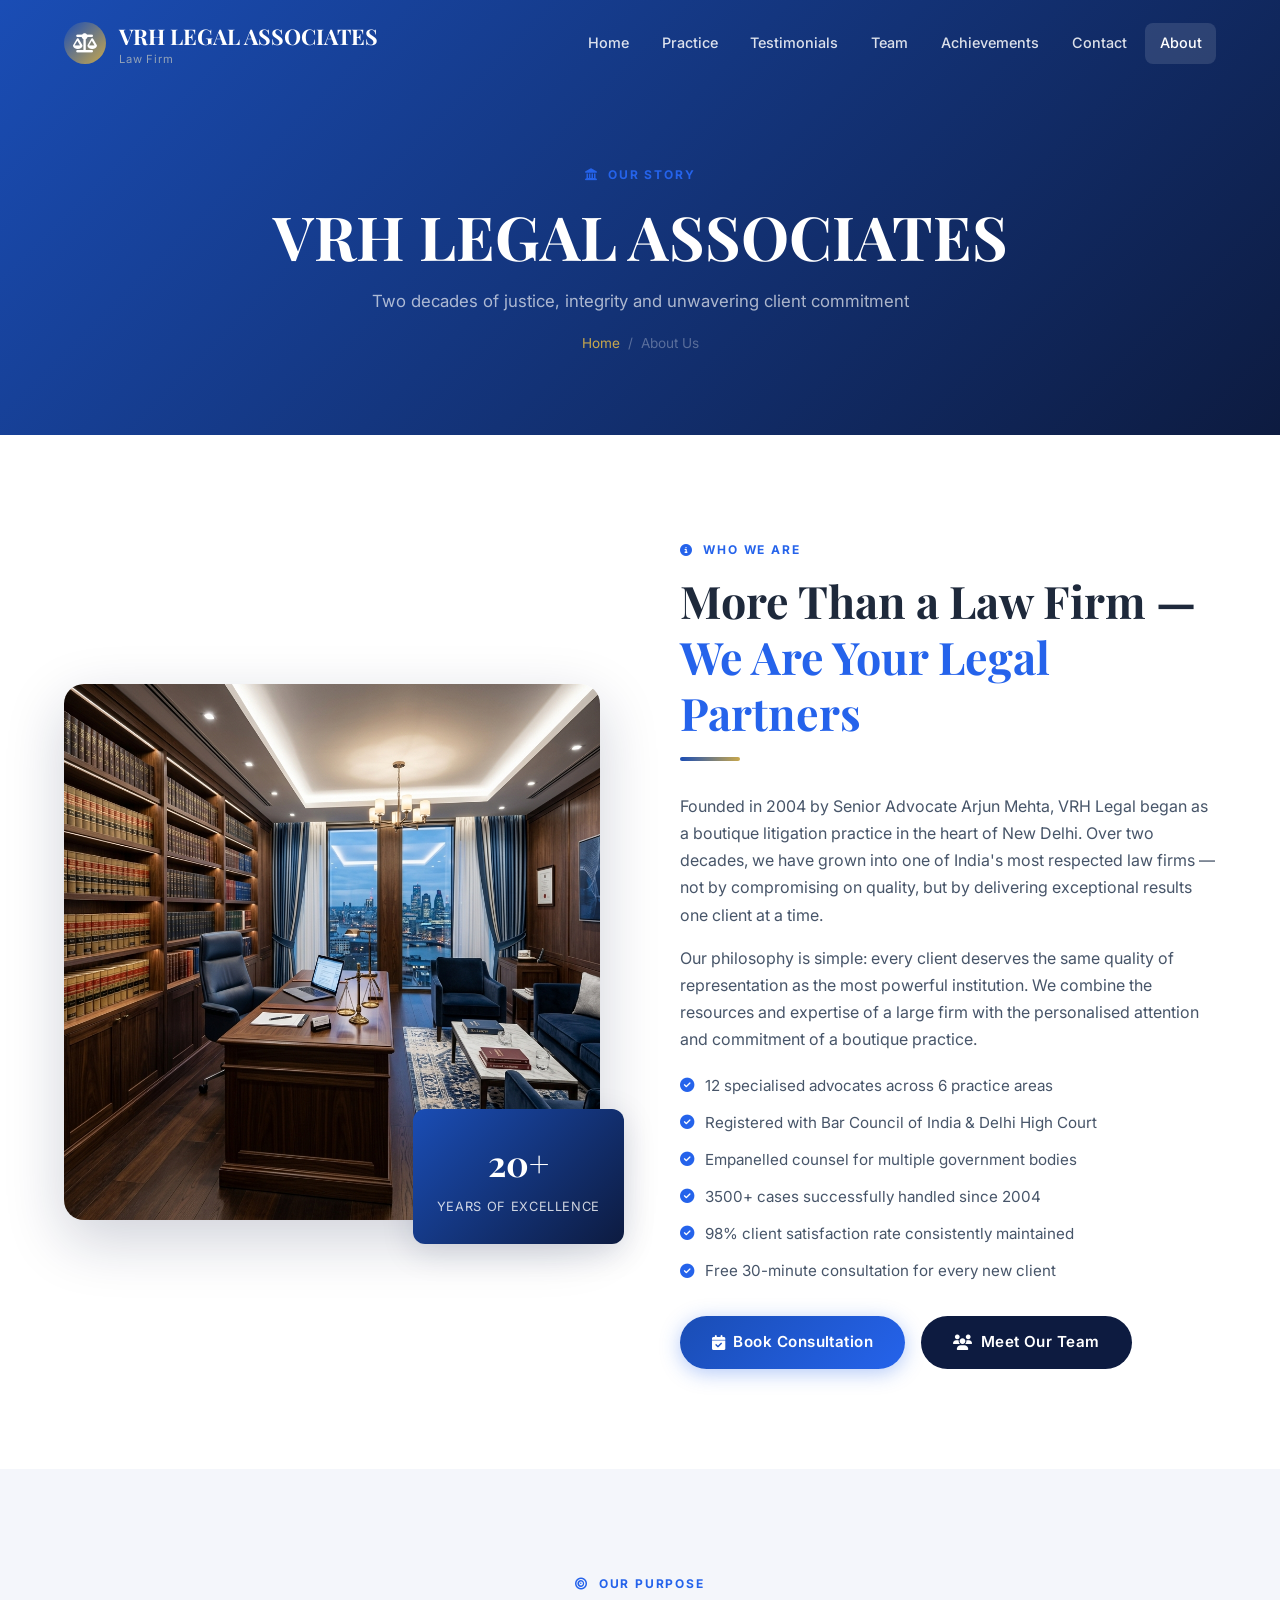
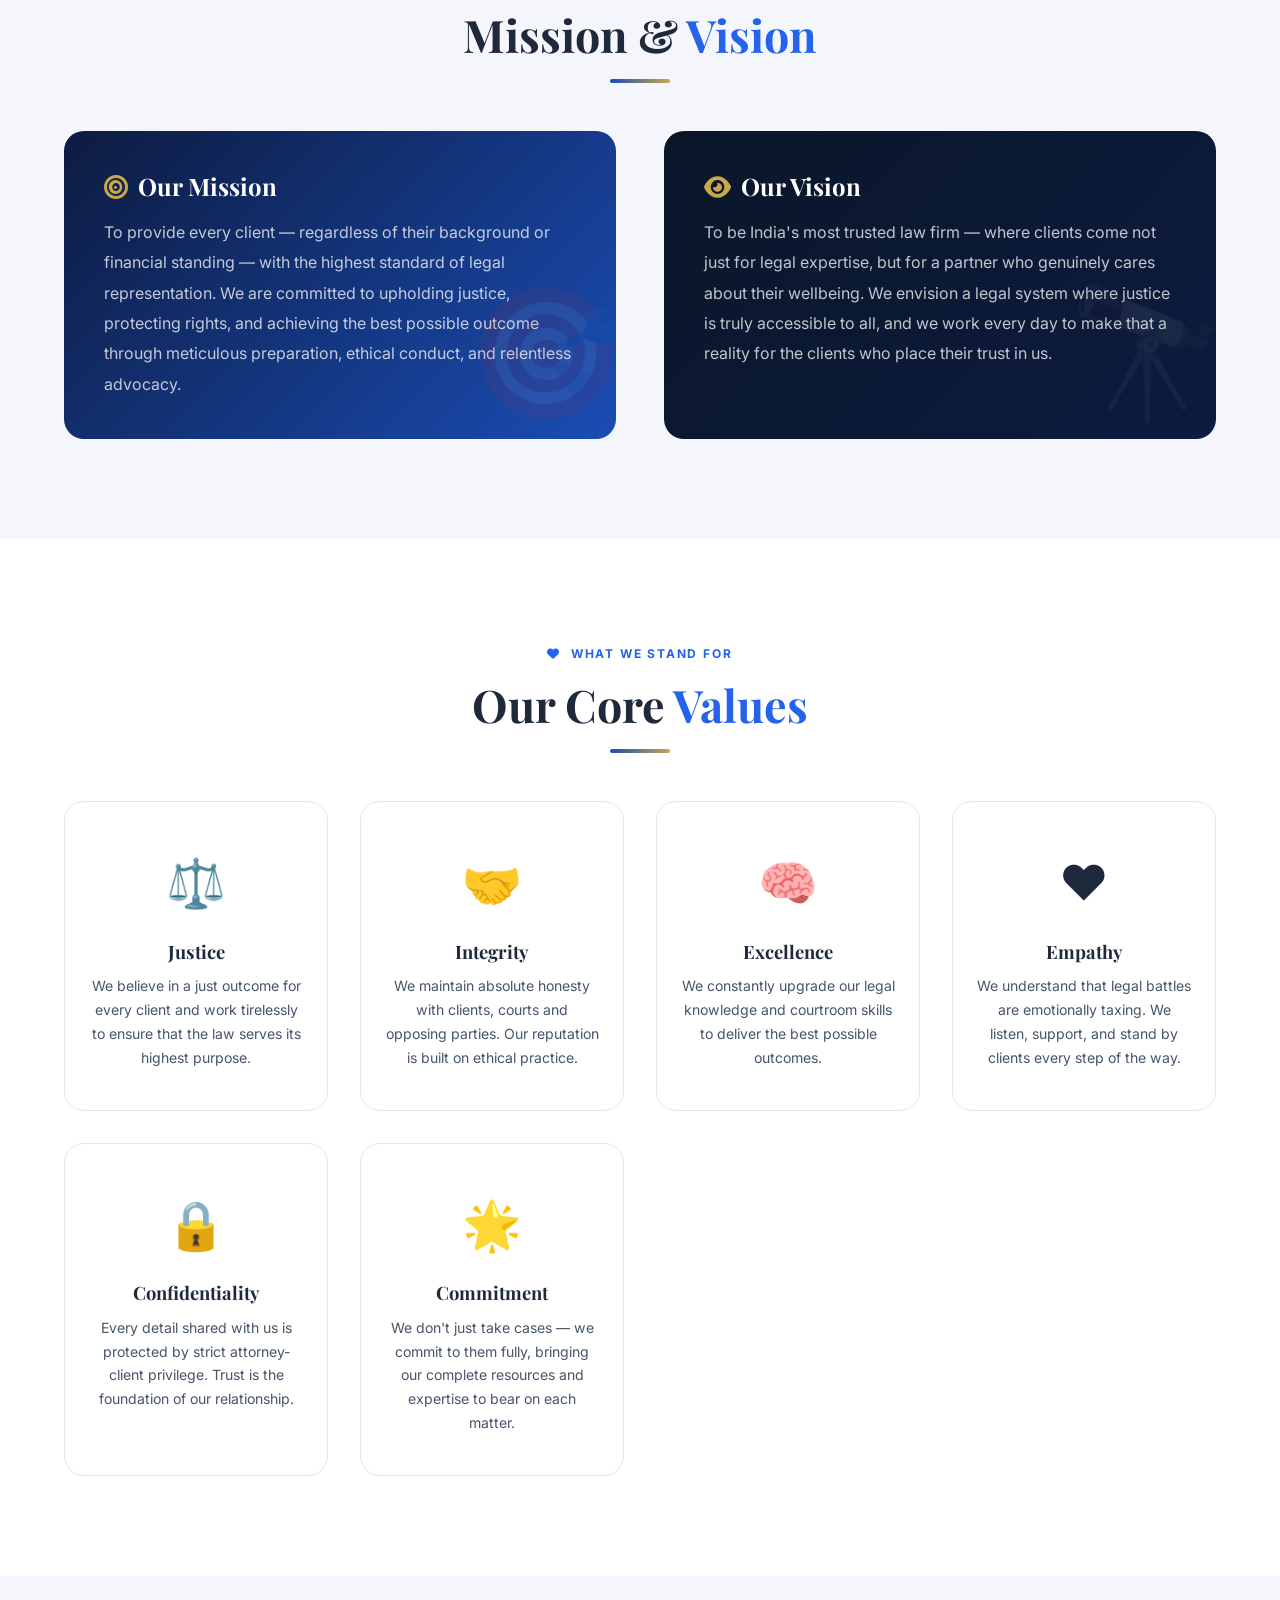
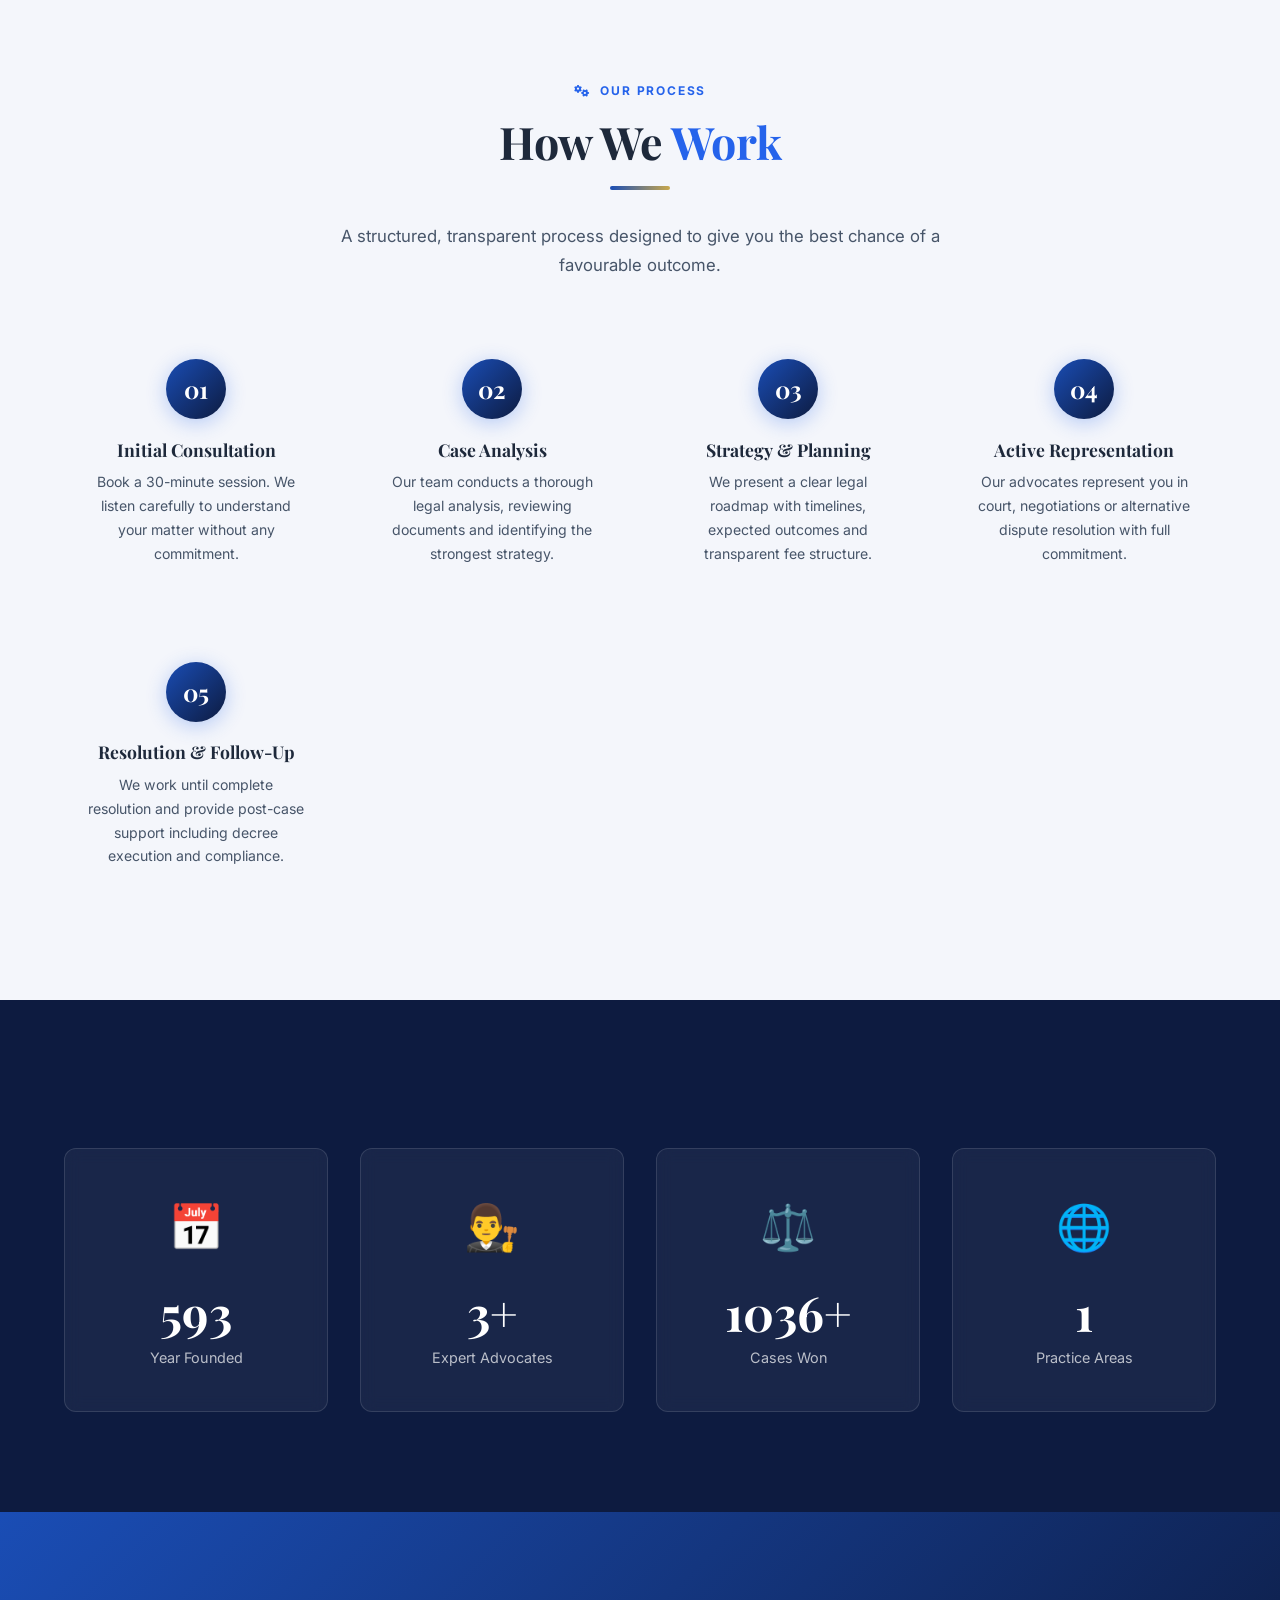
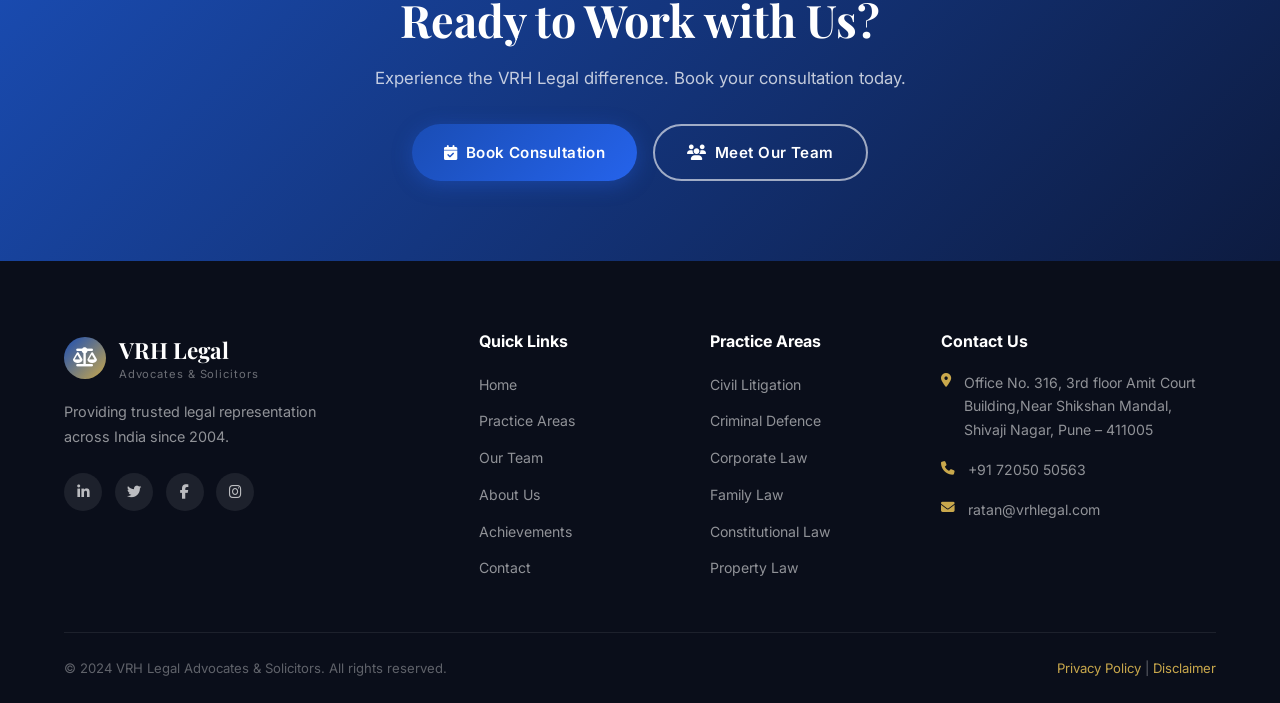
==== commit 79fa7a44: "Add files via upload" ====
--- a/about.html
+++ b/about.html
@@ -164,7 +164,7 @@
     <div class="container nav-inner">
       <a href="index.html" class="nav-logo">
         <div class="logo-icon"><i class="fas fa-balance-scale"></i></div>
-        <div><span class="logo-text">VRH Legal</span><span class="logo-sub">Advocates </span></div>
+        <div><span class="logo-text">VRH LEGAL ASSOCIATES </span><span class="logo-sub">Law Firm </span></div>
       </a>
       <div class="nav-links" id="navLinks">
         <a href="index.html">Home</a><a href="practice.html">Practice</a>
@@ -179,7 +179,7 @@
   <section class="page-hero">
     <div class="container">
       <span class="section-label"><i class="fas fa-landmark"></i>&nbsp; Our Story</span>
-      <h1>About VRH Legal</h1>
+      <h1>VRH LEGAL ASSOCIATES</h1>
       <p>Two decades of justice, integrity and unwavering client commitment</p>
       <div class="breadcrumb"><a href="index.html">Home</a><span>/</span><span>About Us</span></div>
     </div>
@@ -416,10 +416,12 @@
         </div>
         <div class="footer-col">
           <h4>Contact Us</h4>
-          <div class="footer-contact-item"><i class="fas fa-map-marker-alt"></i><span>42, Law Chambers, Court Road, New
-              Delhi – 110001</span></div>
-          <div class="footer-contact-item"><i class="fas fa-phone"></i><span>+91 12345 67890</span></div>
-          <div class="footer-contact-item"><i class="fas fa-envelope"></i><span>info@vrhlegal.in</span></div>
+          <div class="footer-contact-item"><i class="fas fa-map-marker-alt"></i><span>Office No. 316, 3rd floor
+              Amit Court Building,Near
+              Shikshan Mandal, Shivaji Nagar,
+              Pune – 411005</span></div>
+          <div class="footer-contact-item"><i class="fas fa-phone"></i><span>+91 72050 50563</span></div>
+          <div class="footer-contact-item"><i class="fas fa-envelope"></i><span>ratan@vrhlegal.com</span></div>
         </div>
       </div>
       <div class="footer-bottom">
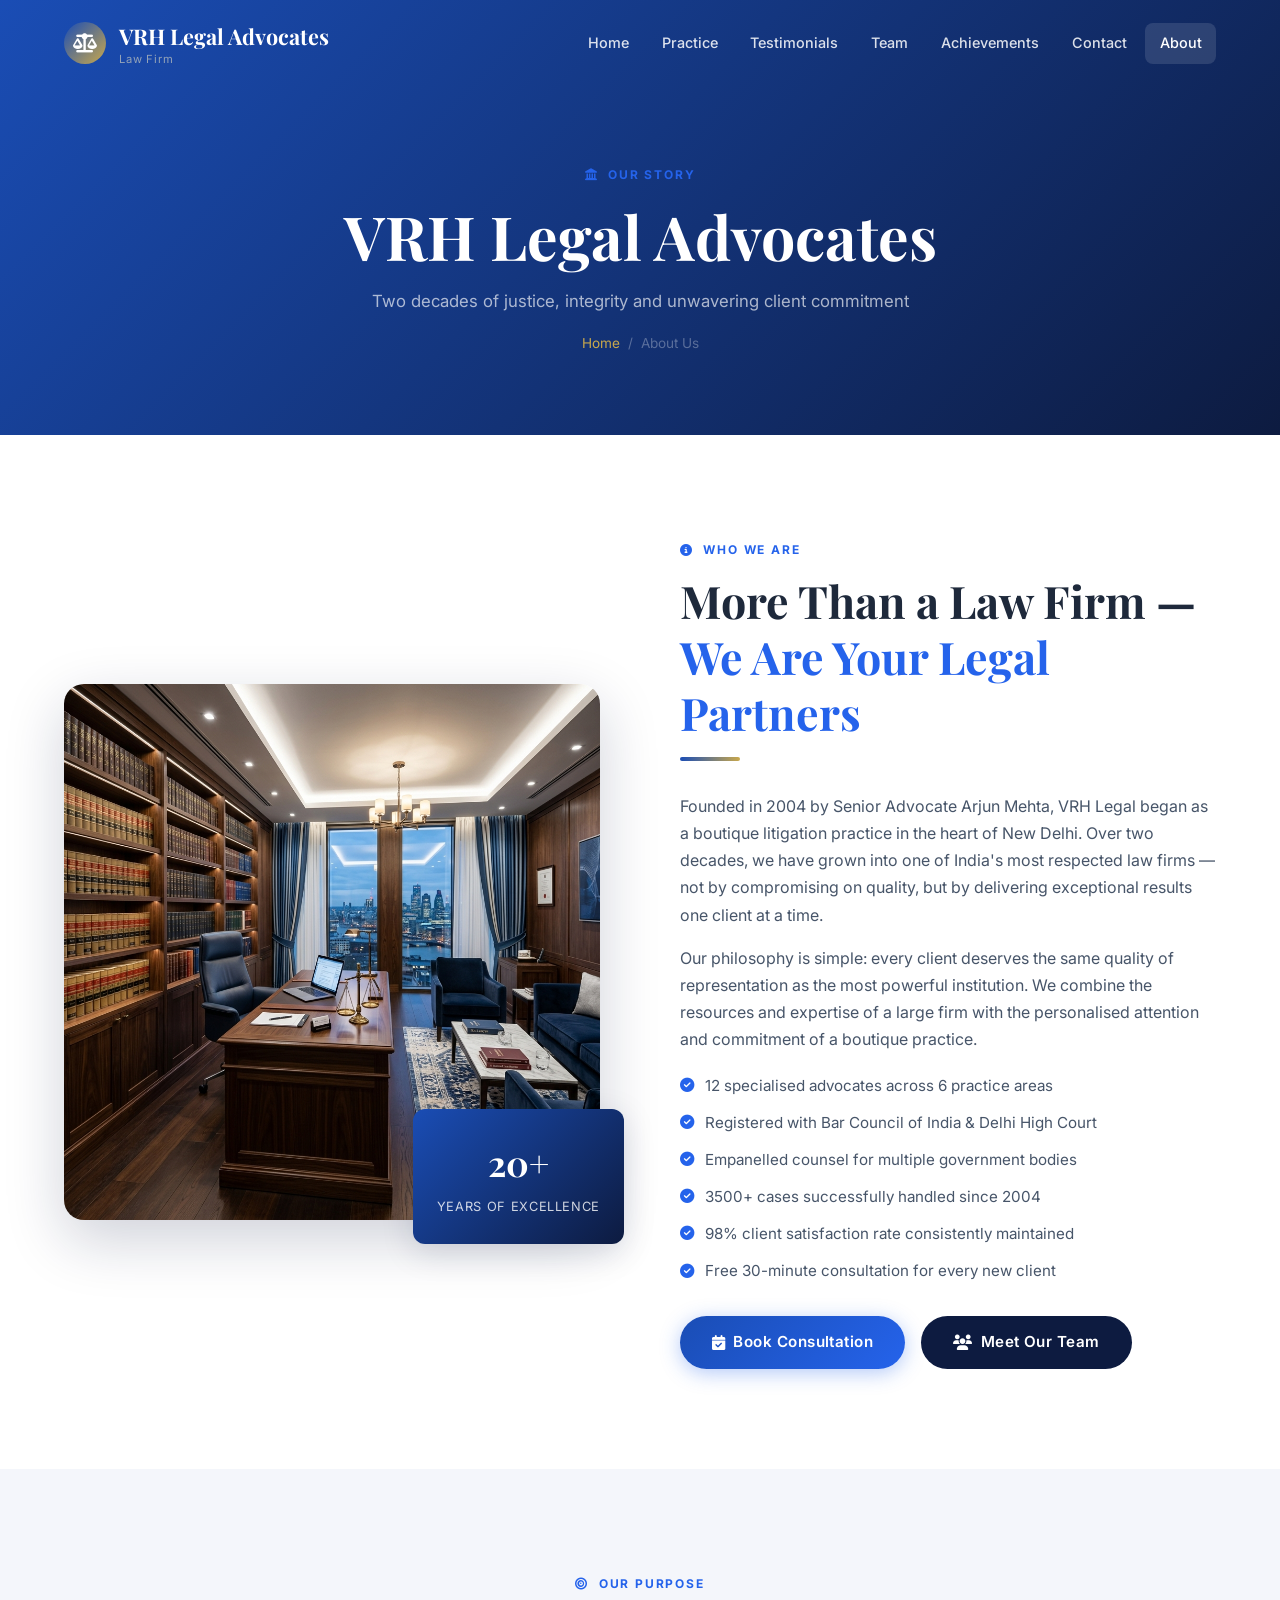
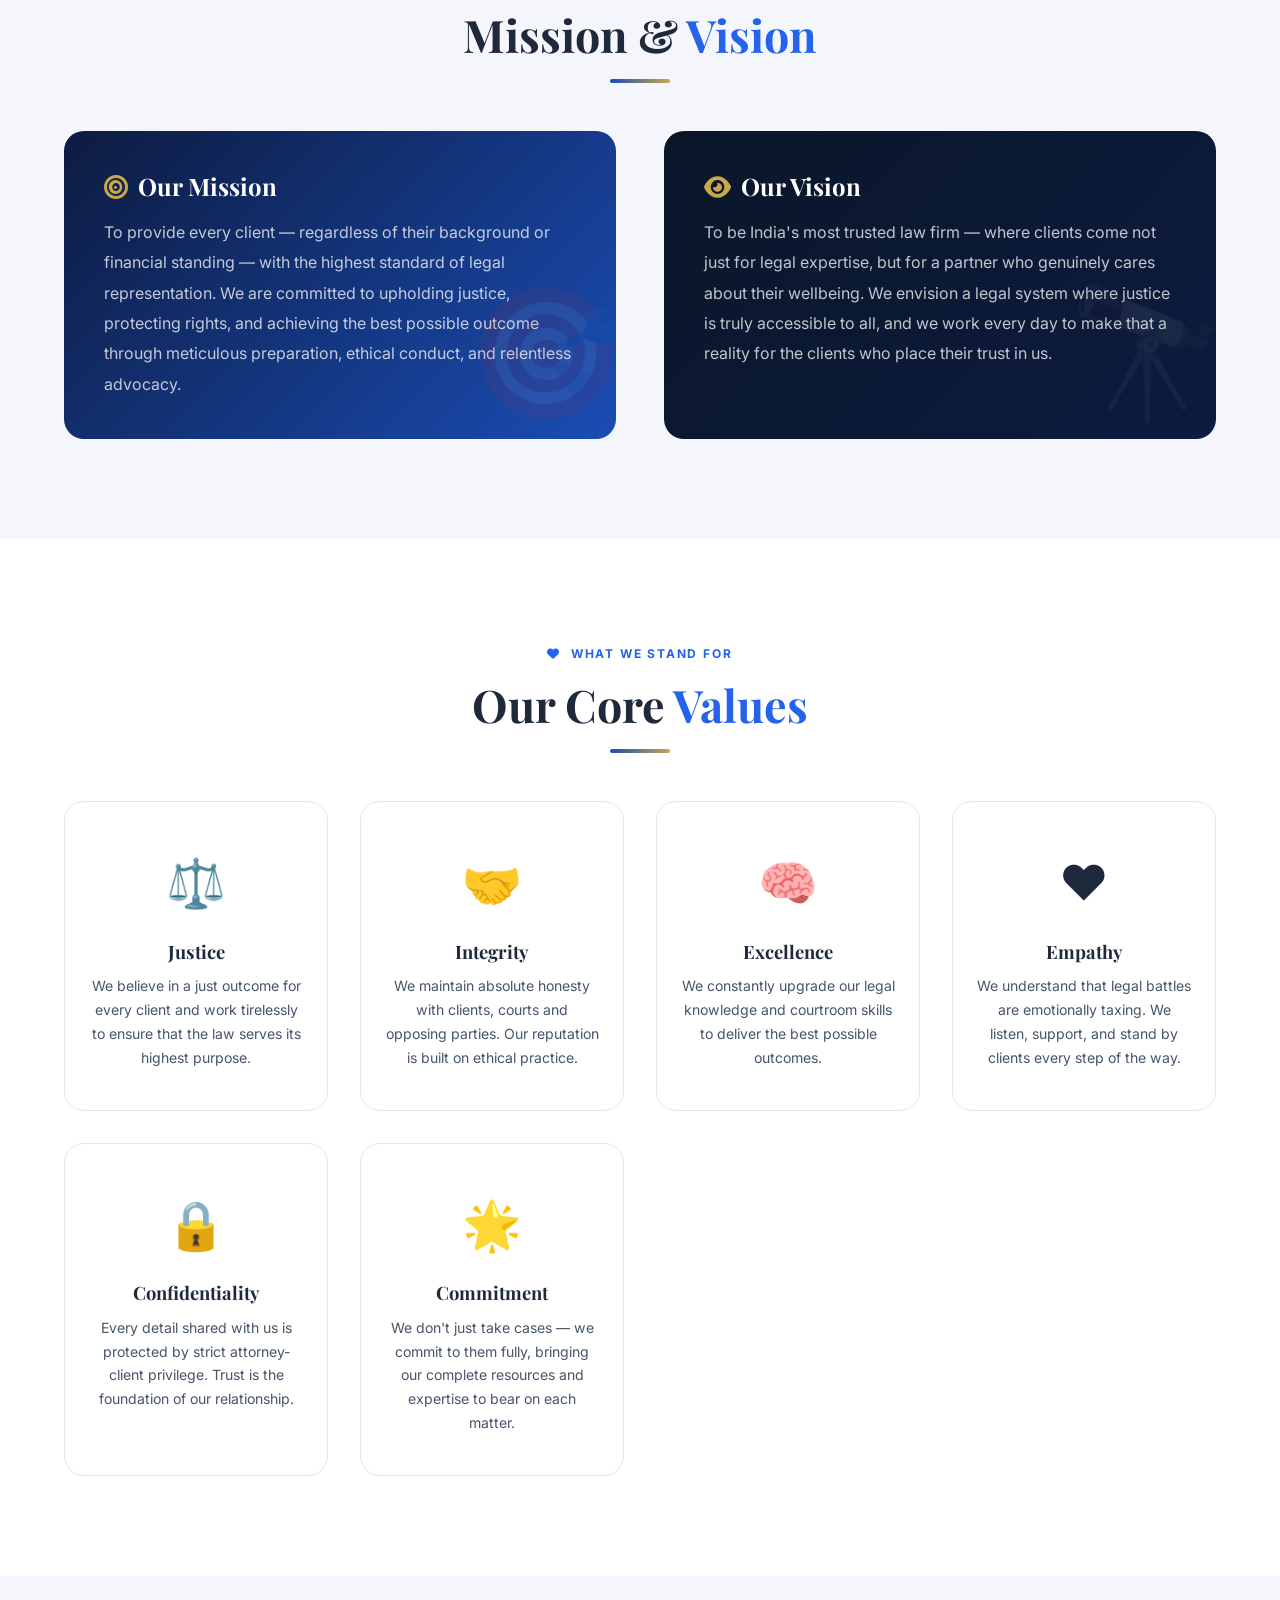
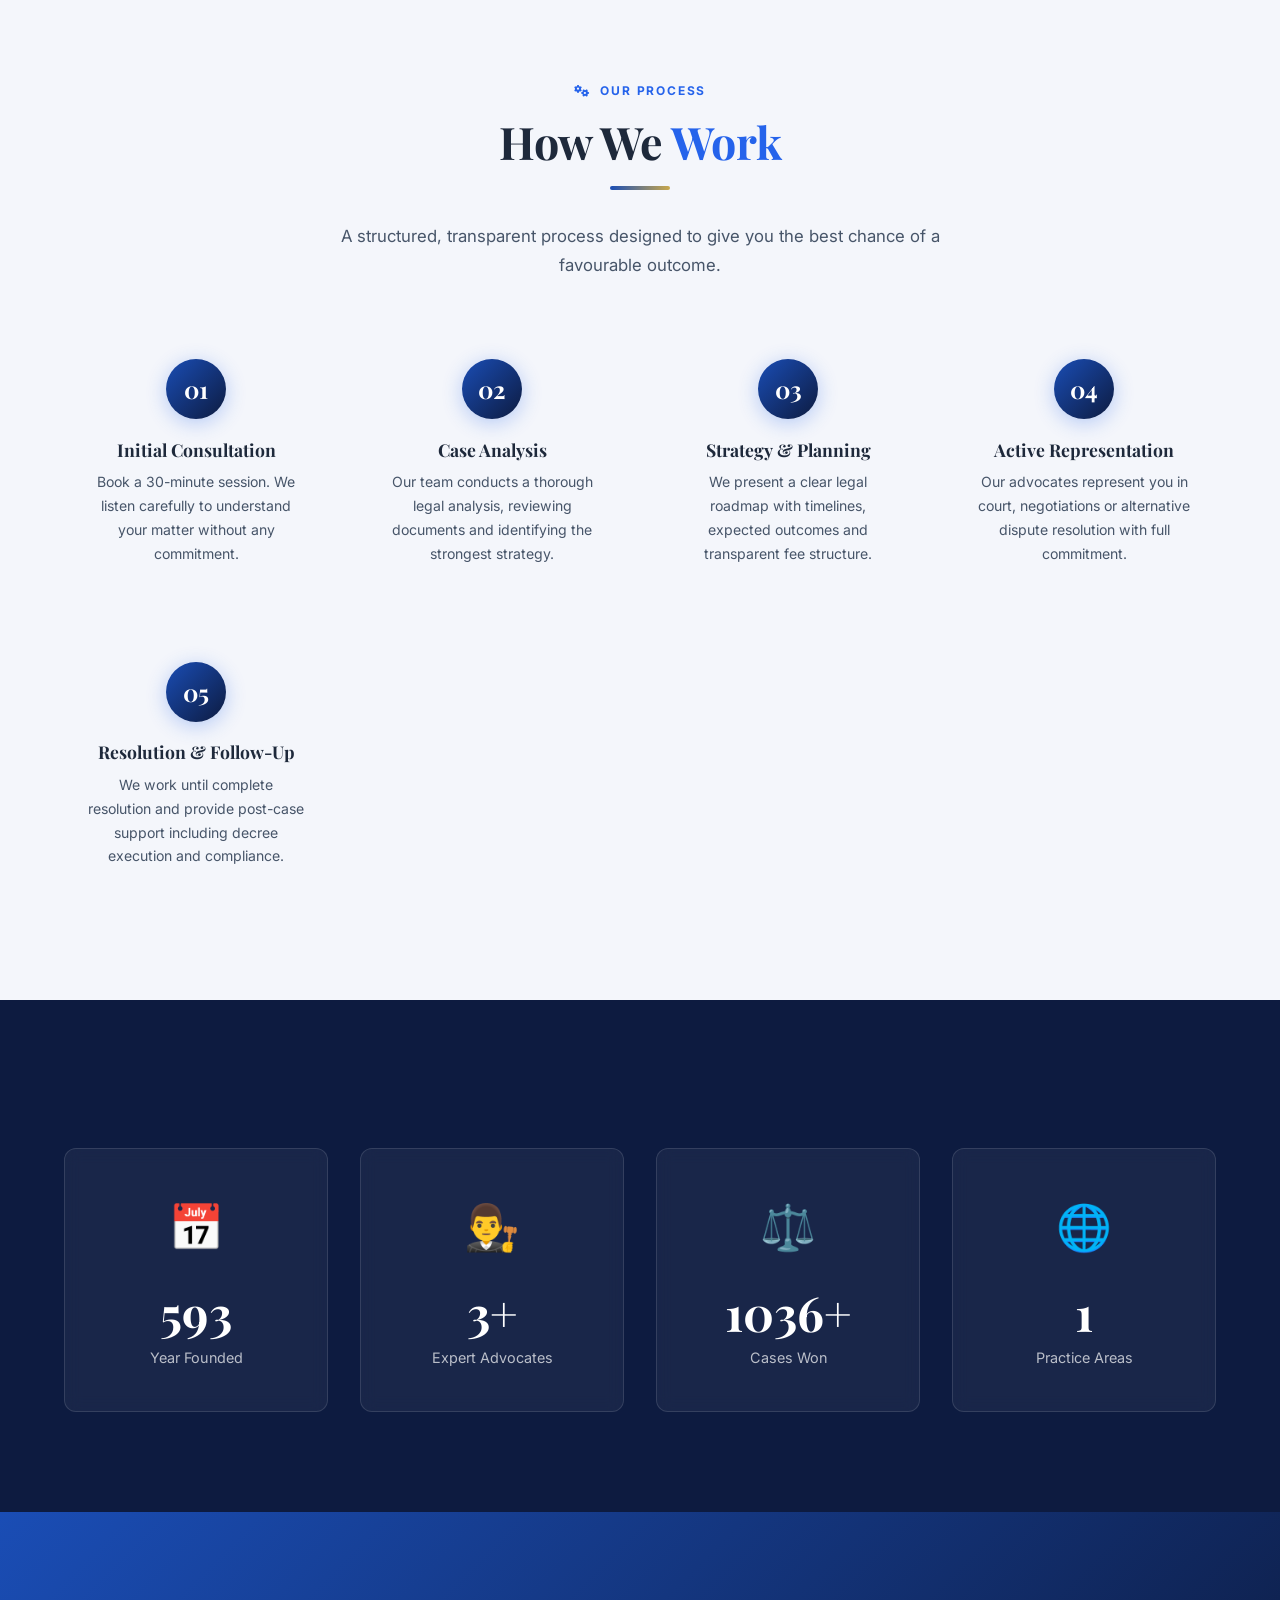
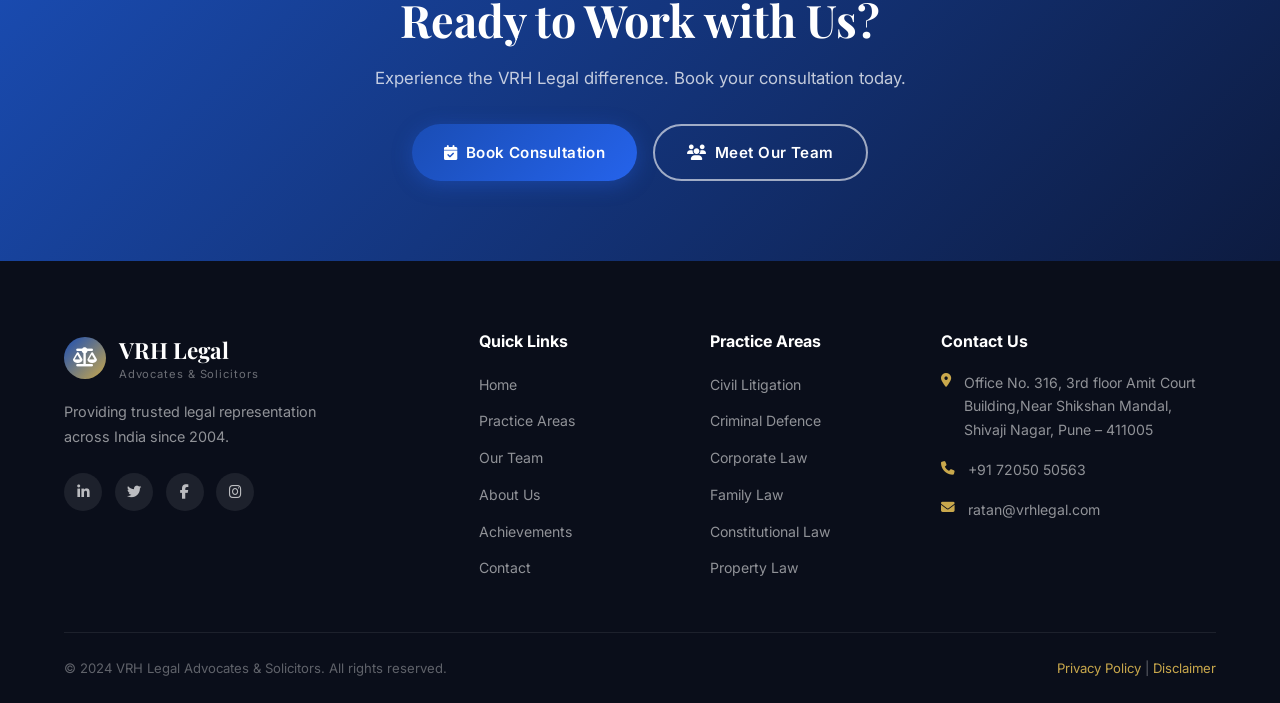
==== commit 2d7f7035: "Add files via upload" ====
--- a/about.html
+++ b/about.html
@@ -164,7 +164,7 @@
     <div class="container nav-inner">
       <a href="index.html" class="nav-logo">
         <div class="logo-icon"><i class="fas fa-balance-scale"></i></div>
-        <div><span class="logo-text">VRH LEGAL ASSOCIATES </span><span class="logo-sub">Law Firm </span></div>
+        <div><span class="logo-text">VRH Legal Advocates </span><span class="logo-sub">Law Firm </span></div>
       </a>
       <div class="nav-links" id="navLinks">
         <a href="index.html">Home</a><a href="practice.html">Practice</a>
@@ -179,7 +179,7 @@
   <section class="page-hero">
     <div class="container">
       <span class="section-label"><i class="fas fa-landmark"></i>&nbsp; Our Story</span>
-      <h1>VRH LEGAL ASSOCIATES</h1>
+      <h1>VRH Legal Advocates</h1>
       <p>Two decades of justice, integrity and unwavering client commitment</p>
       <div class="breadcrumb"><a href="index.html">Home</a><span>/</span><span>About Us</span></div>
     </div>
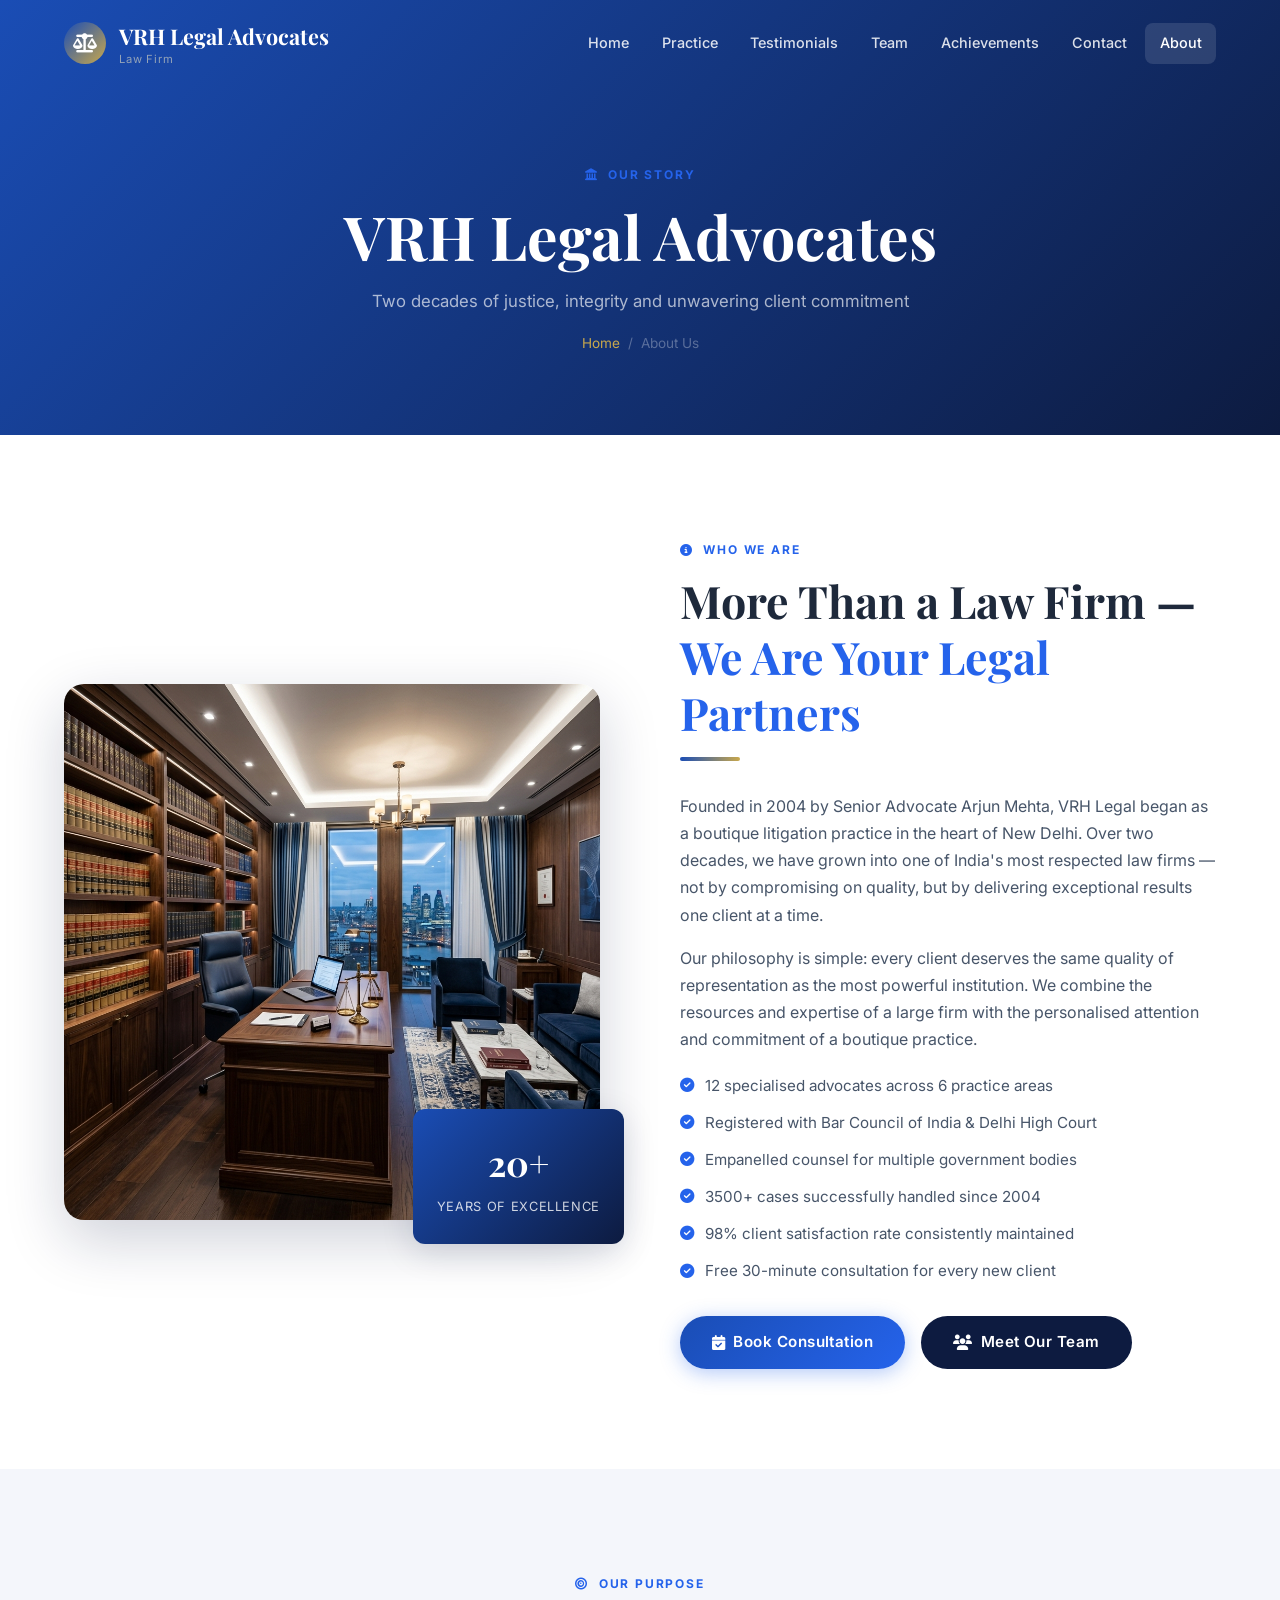
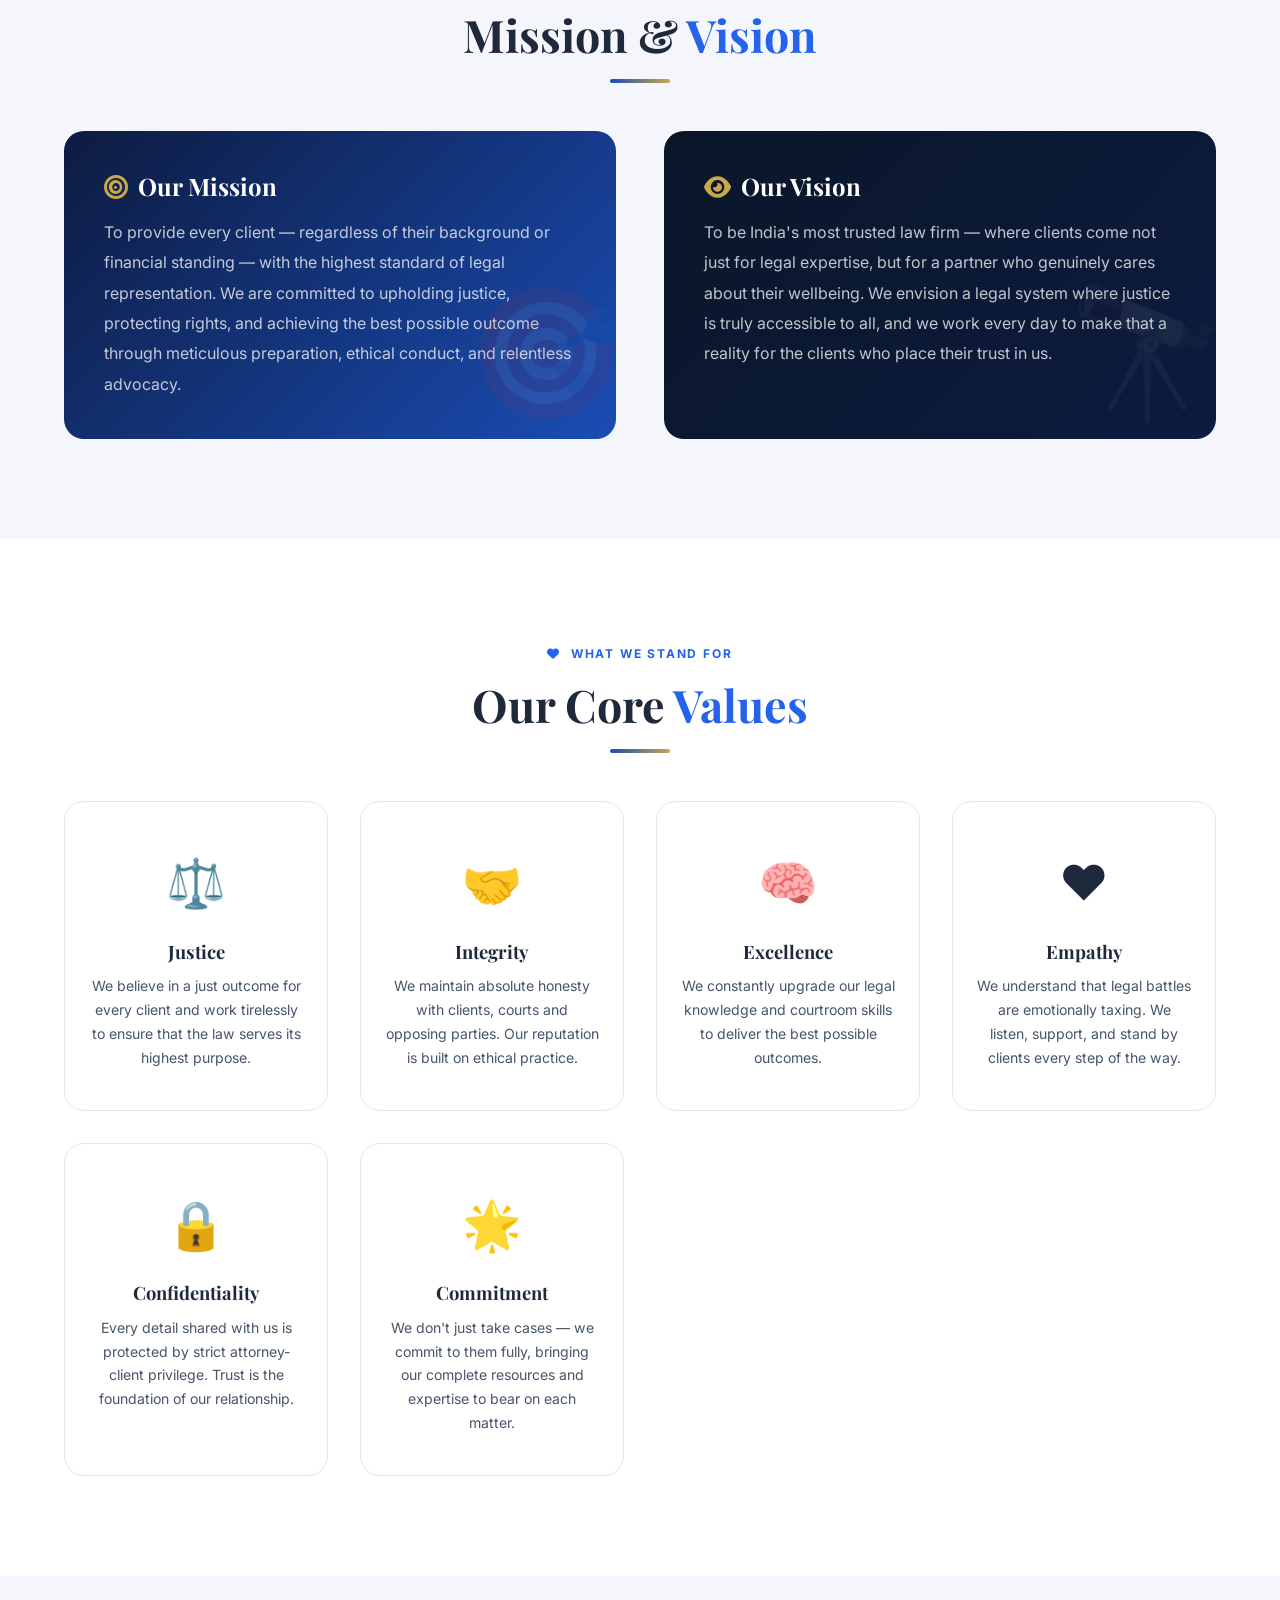
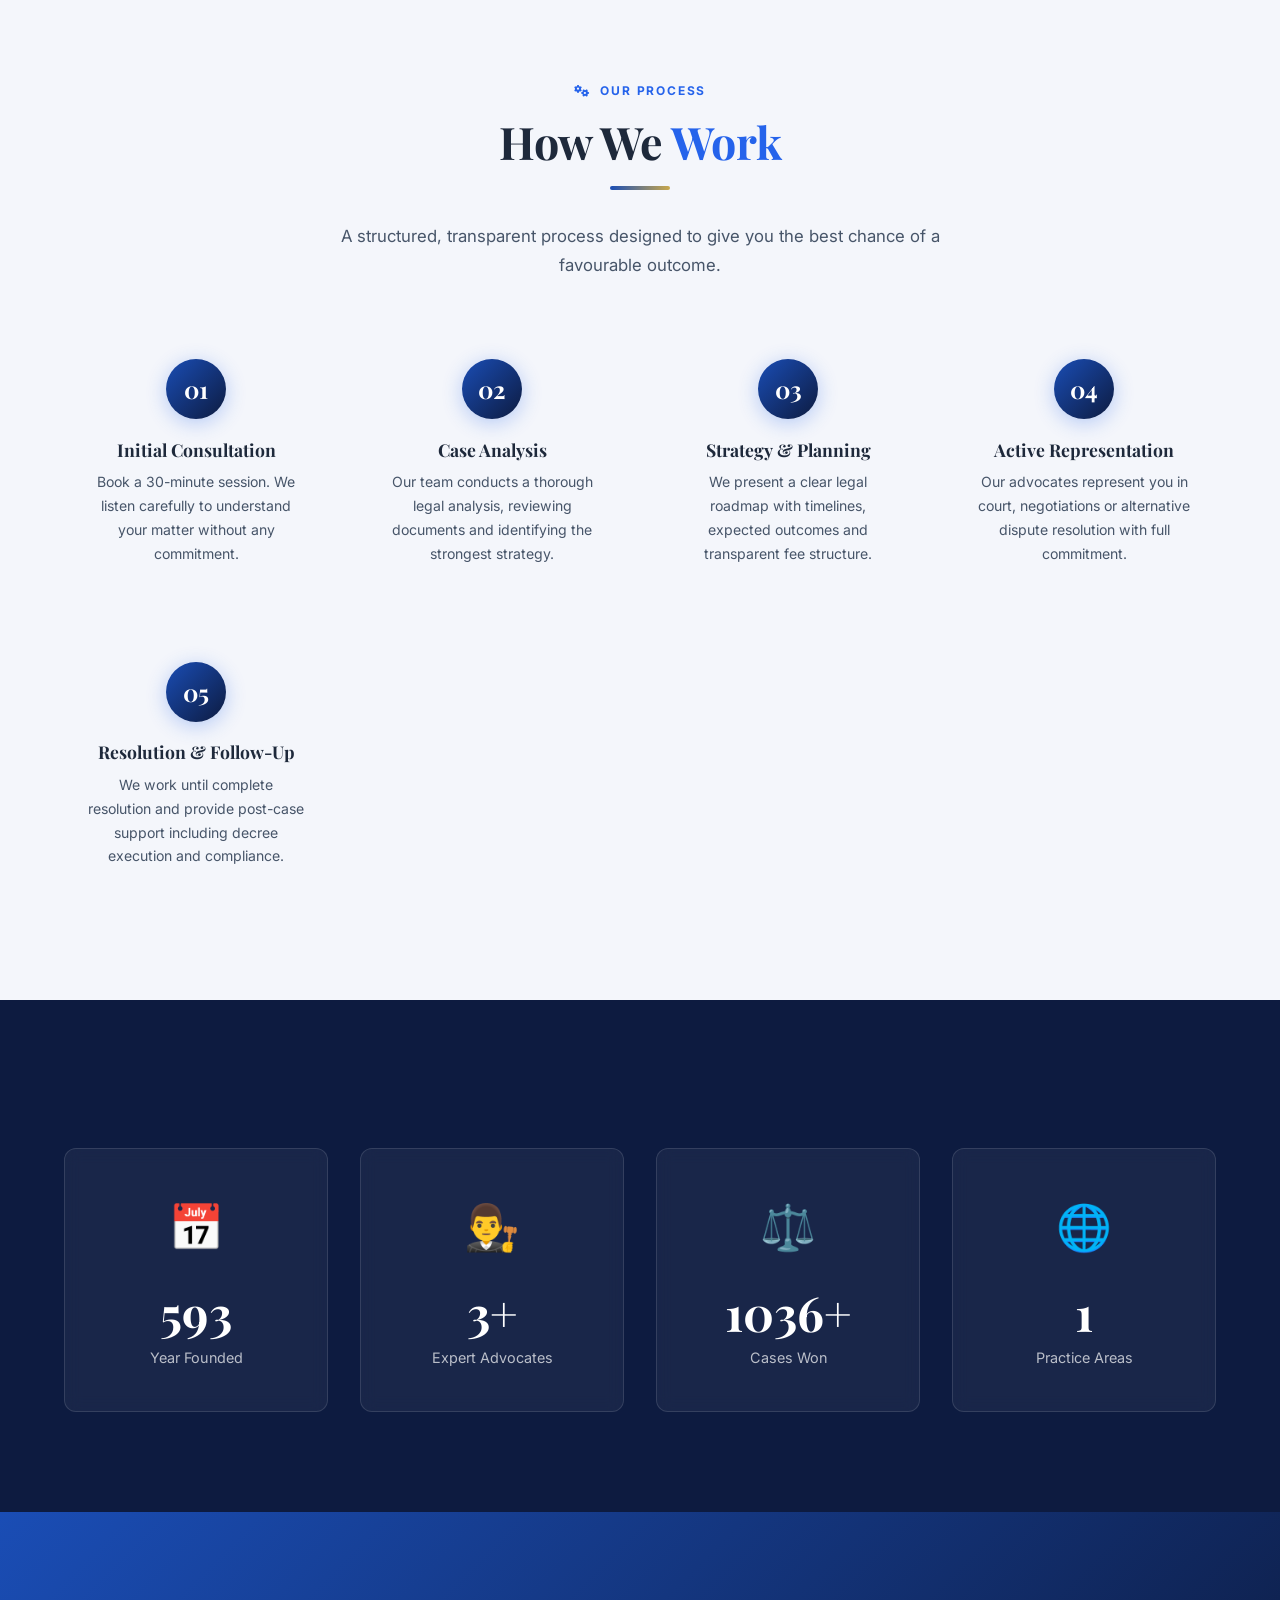
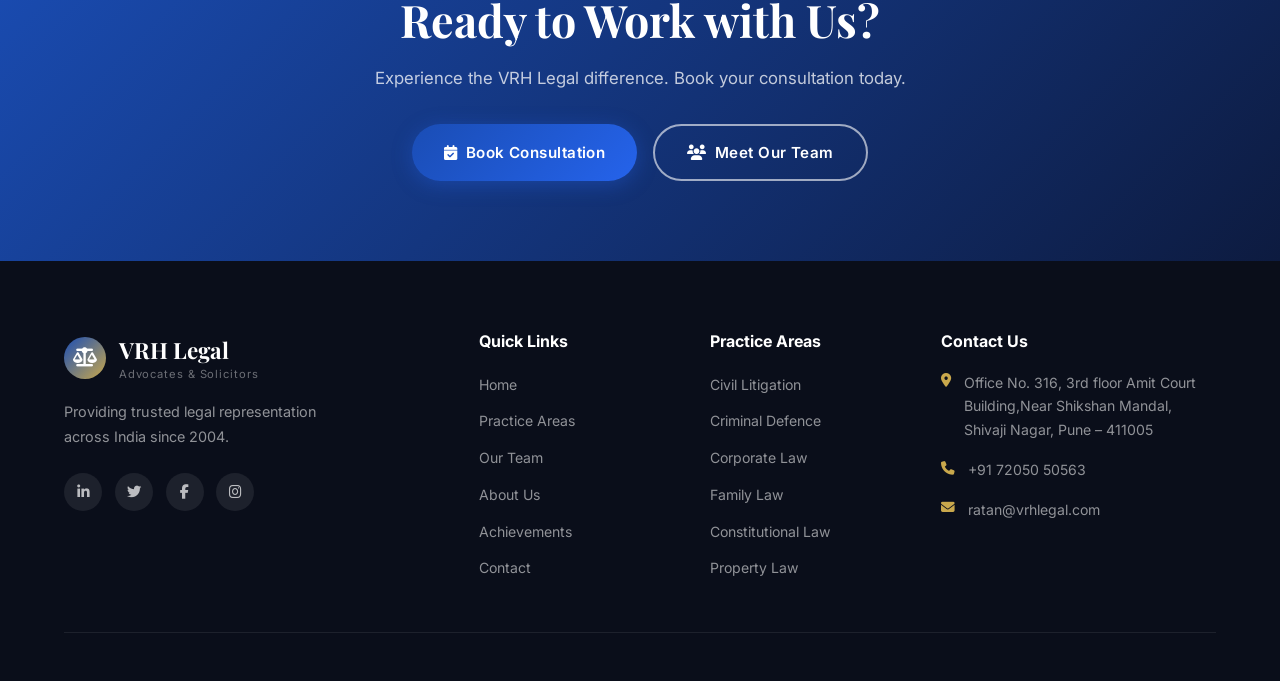
==== commit 6cf529cf: "Add files via upload" ====
--- a/about.html
+++ b/about.html
@@ -425,8 +425,6 @@
         </div>
       </div>
       <div class="footer-bottom">
-        <span>© 2024 VRH Legal Advocates & Solicitors. All rights reserved.</span>
-        <span><a href="#">Privacy Policy</a> | <a href="#">Disclaimer</a></span>
       </div>
     </div>
   </footer>
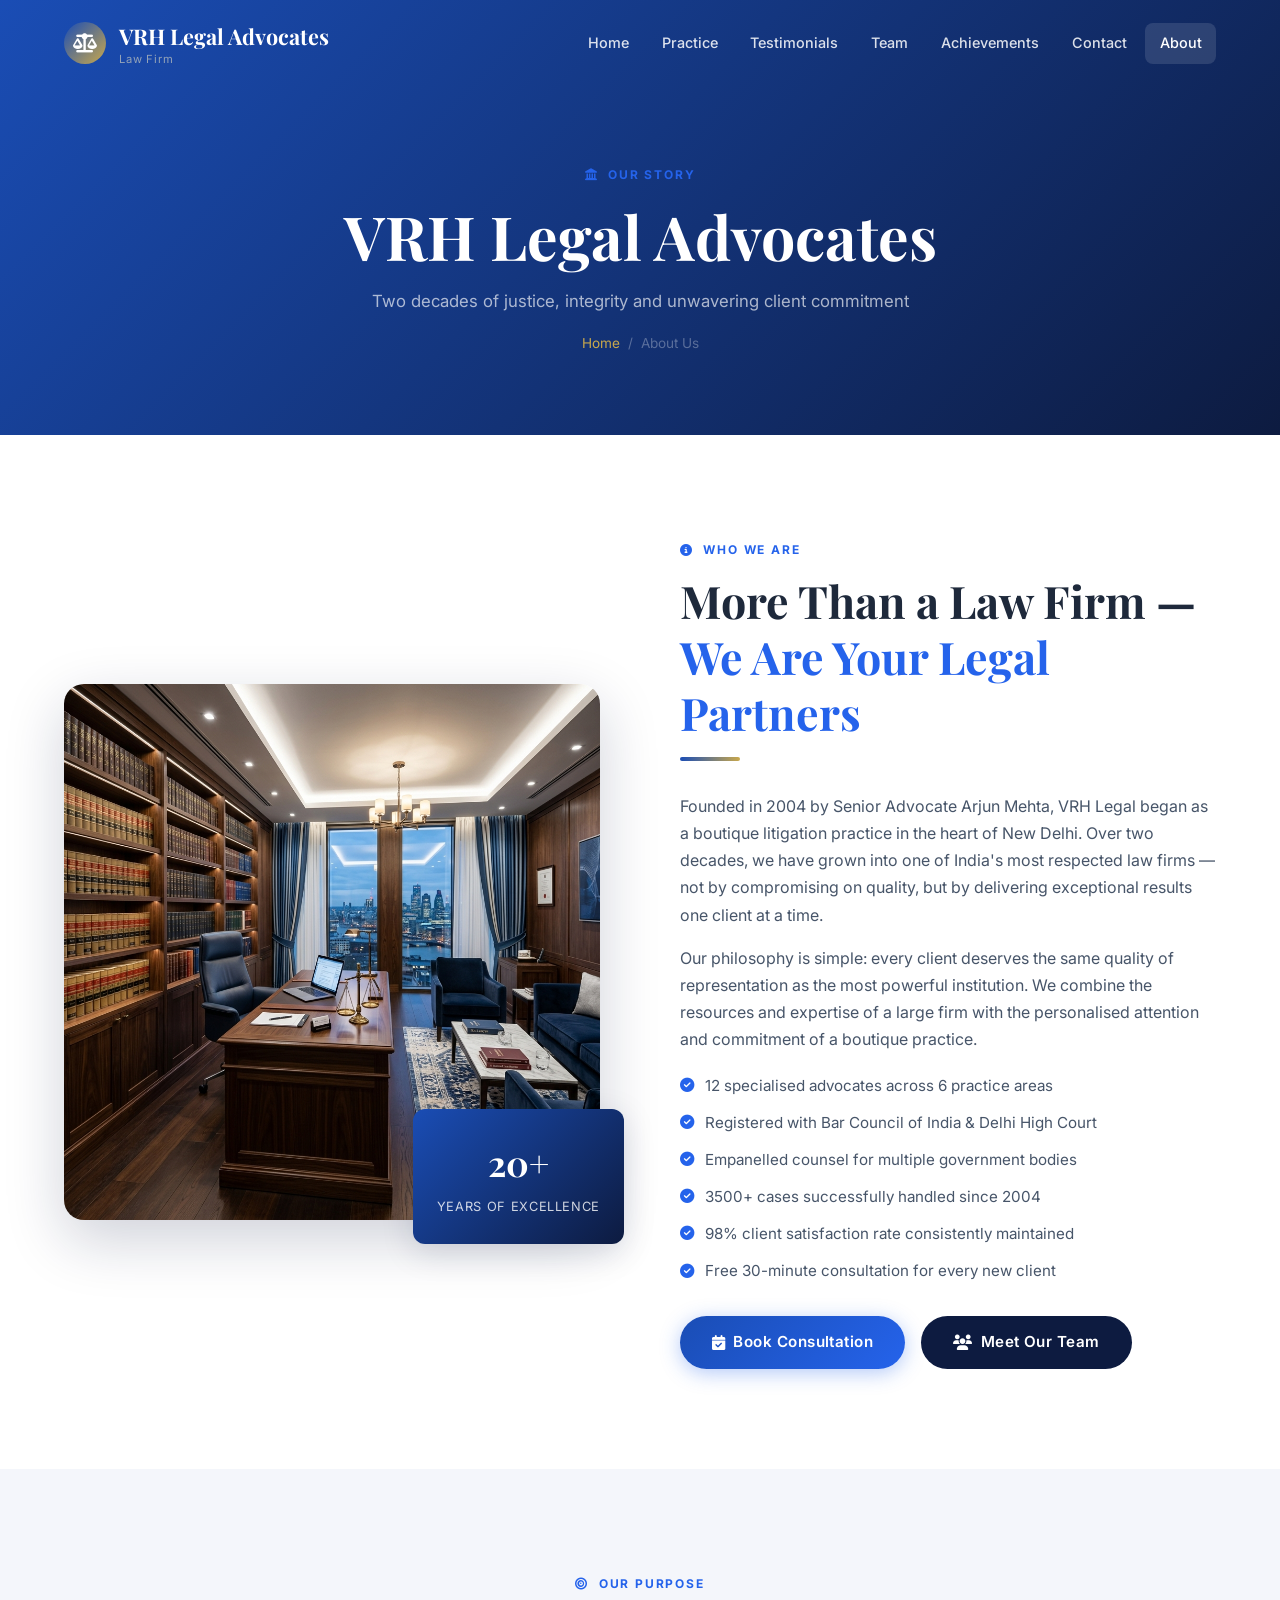
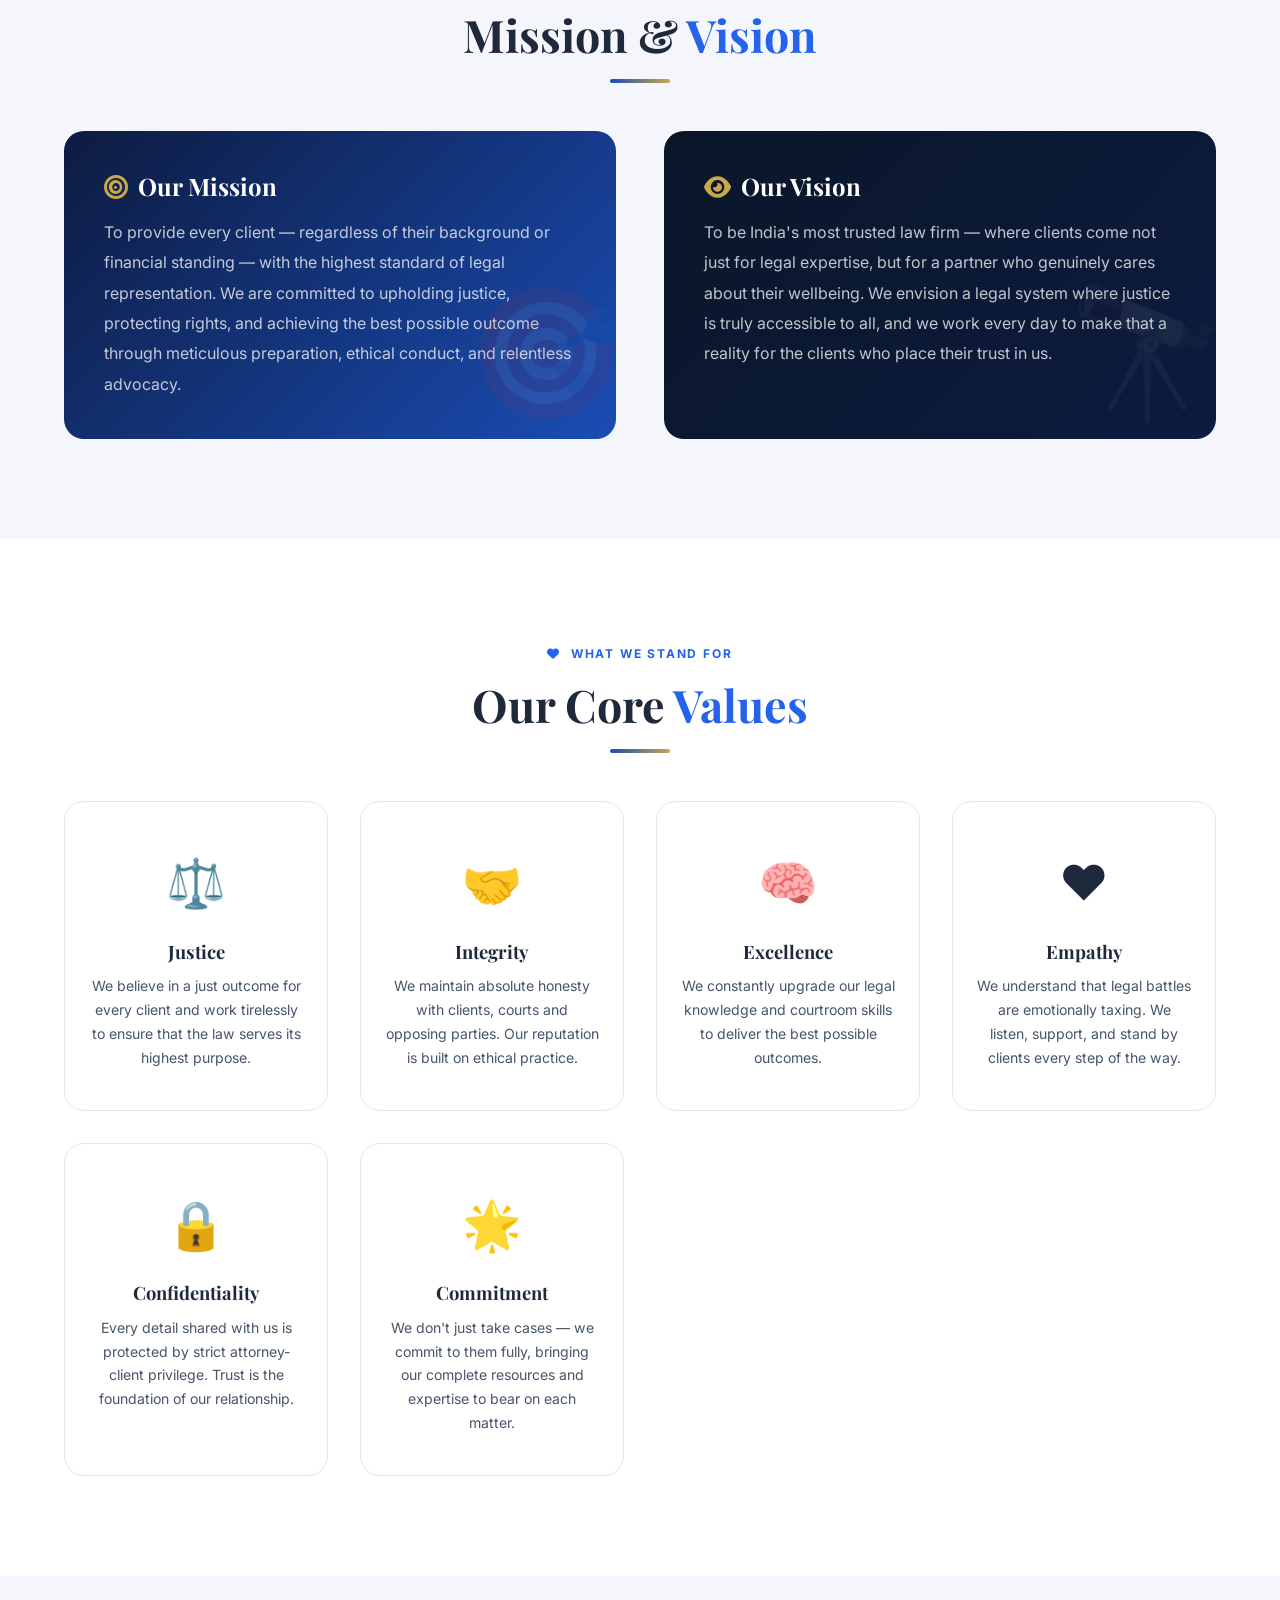
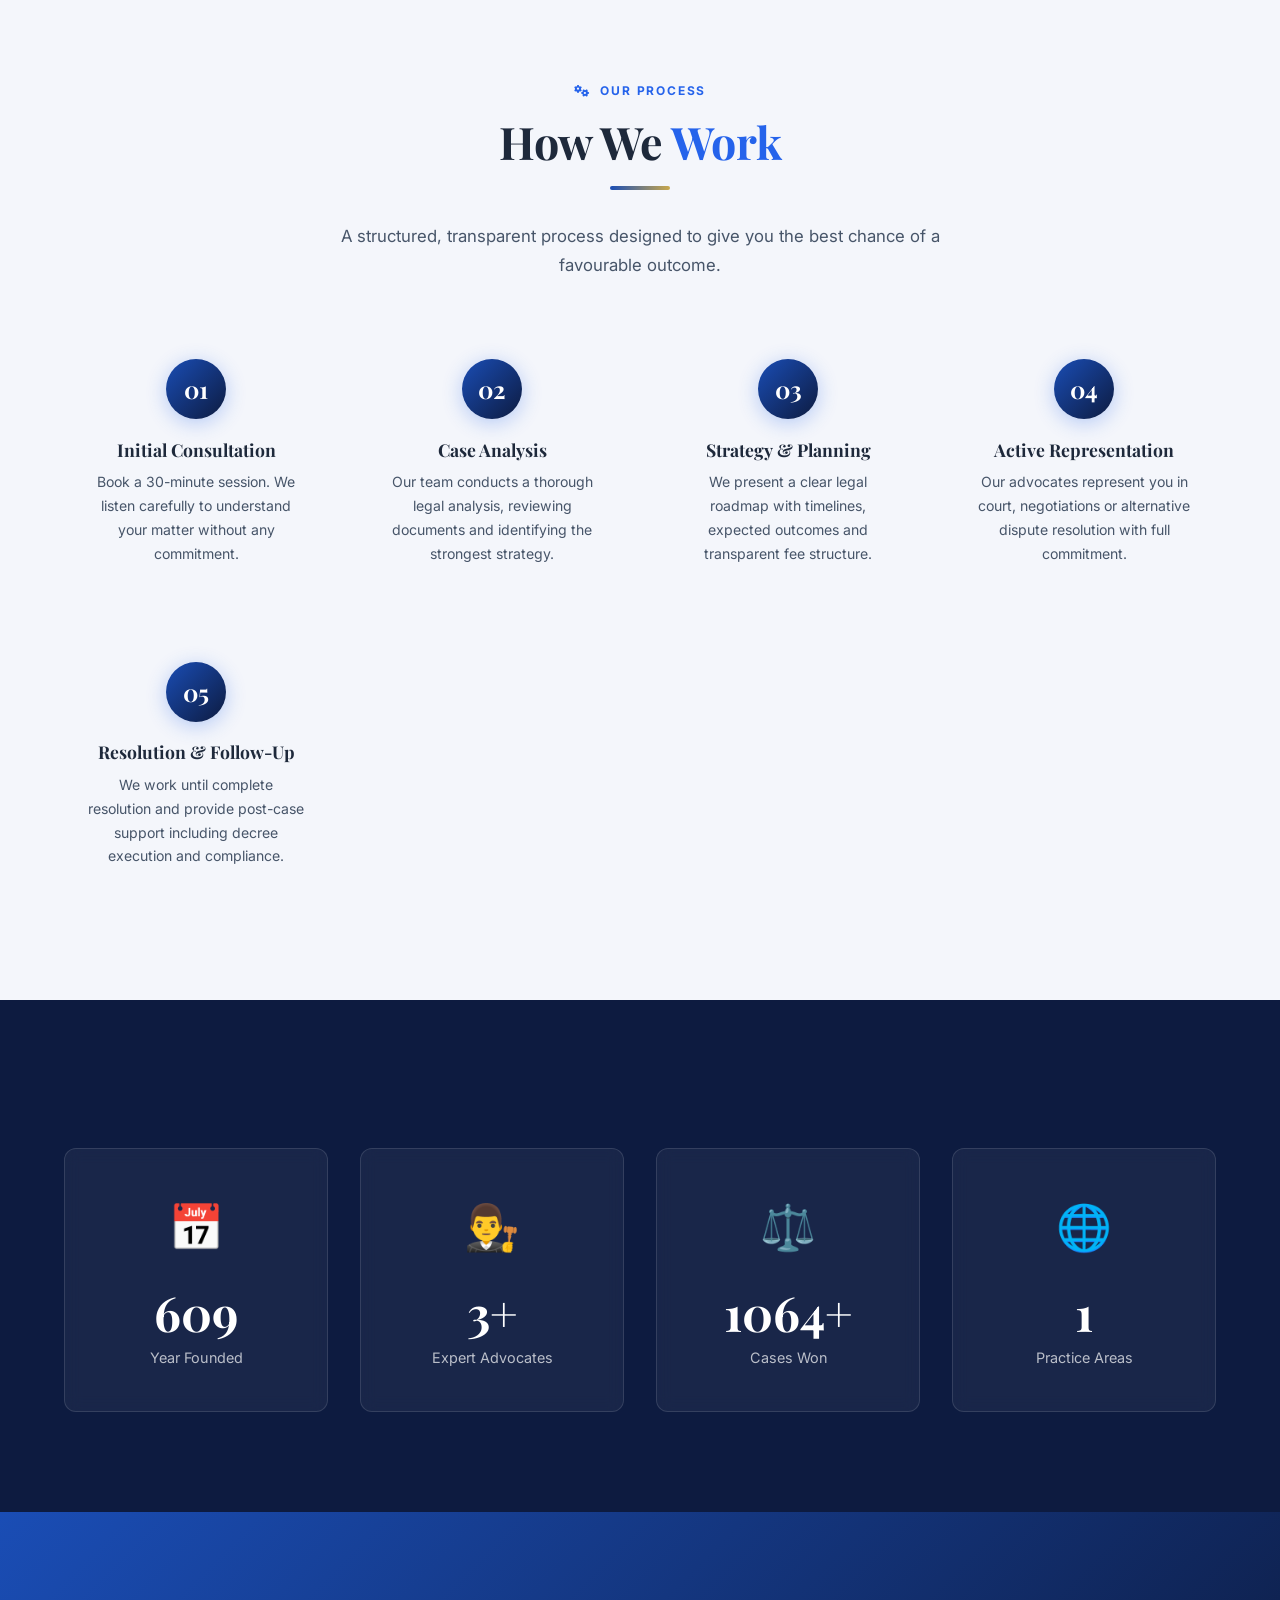
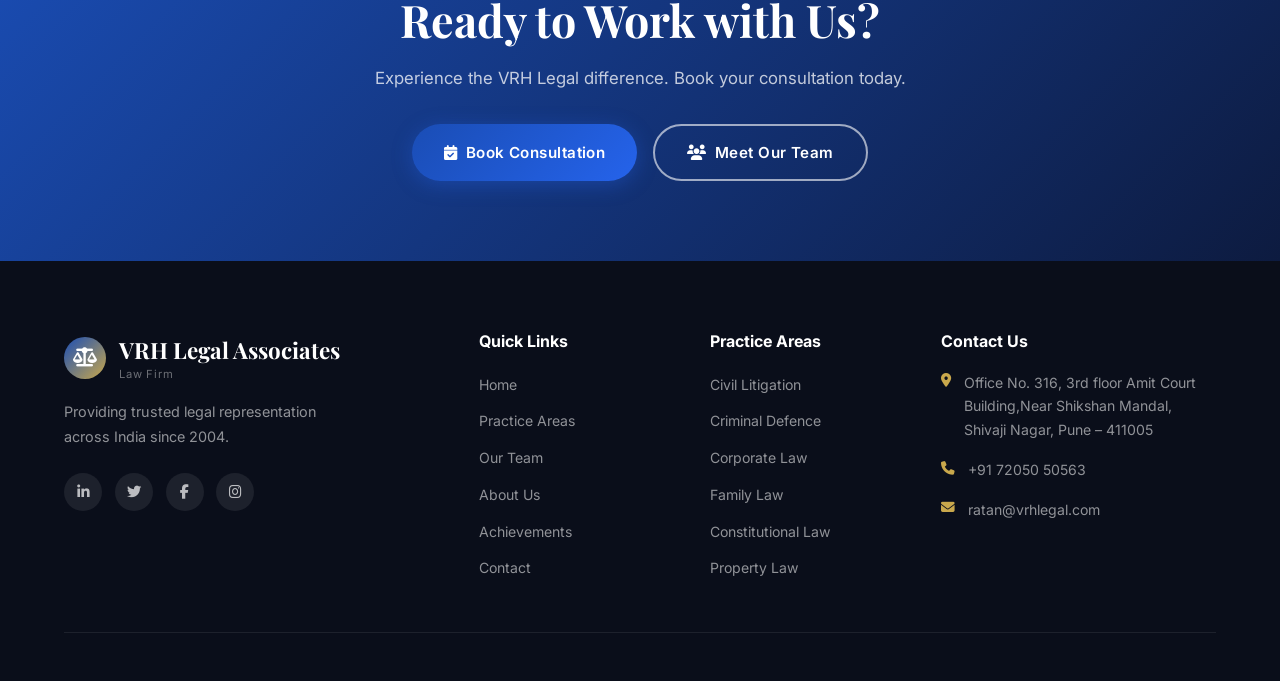
==== commit 33fd849d: "Add files via upload" ====
--- a/about.html
+++ b/about.html
@@ -383,8 +383,9 @@
         <div class="footer-brand">
           <div class="nav-logo" style="margin-bottom:.8rem">
             <div class="logo-icon"><i class="fas fa-balance-scale"></i></div>
-            <div><span class="logo-text">VRH Legal</span><span class="logo-sub"
-                style="color:rgba(255,255,255,.4)">Advocates & Solicitors</span></div>
+            <div><span class="logo-text">VRH Legal Associates</span>
+              <span class="logo-sub" style="color:rgba(255,255,255,.4)">Law Firm</span>
+            </div>
           </div>
           <p>Providing trusted legal representation across India since 2004.</p>
           <div class="footer-social">
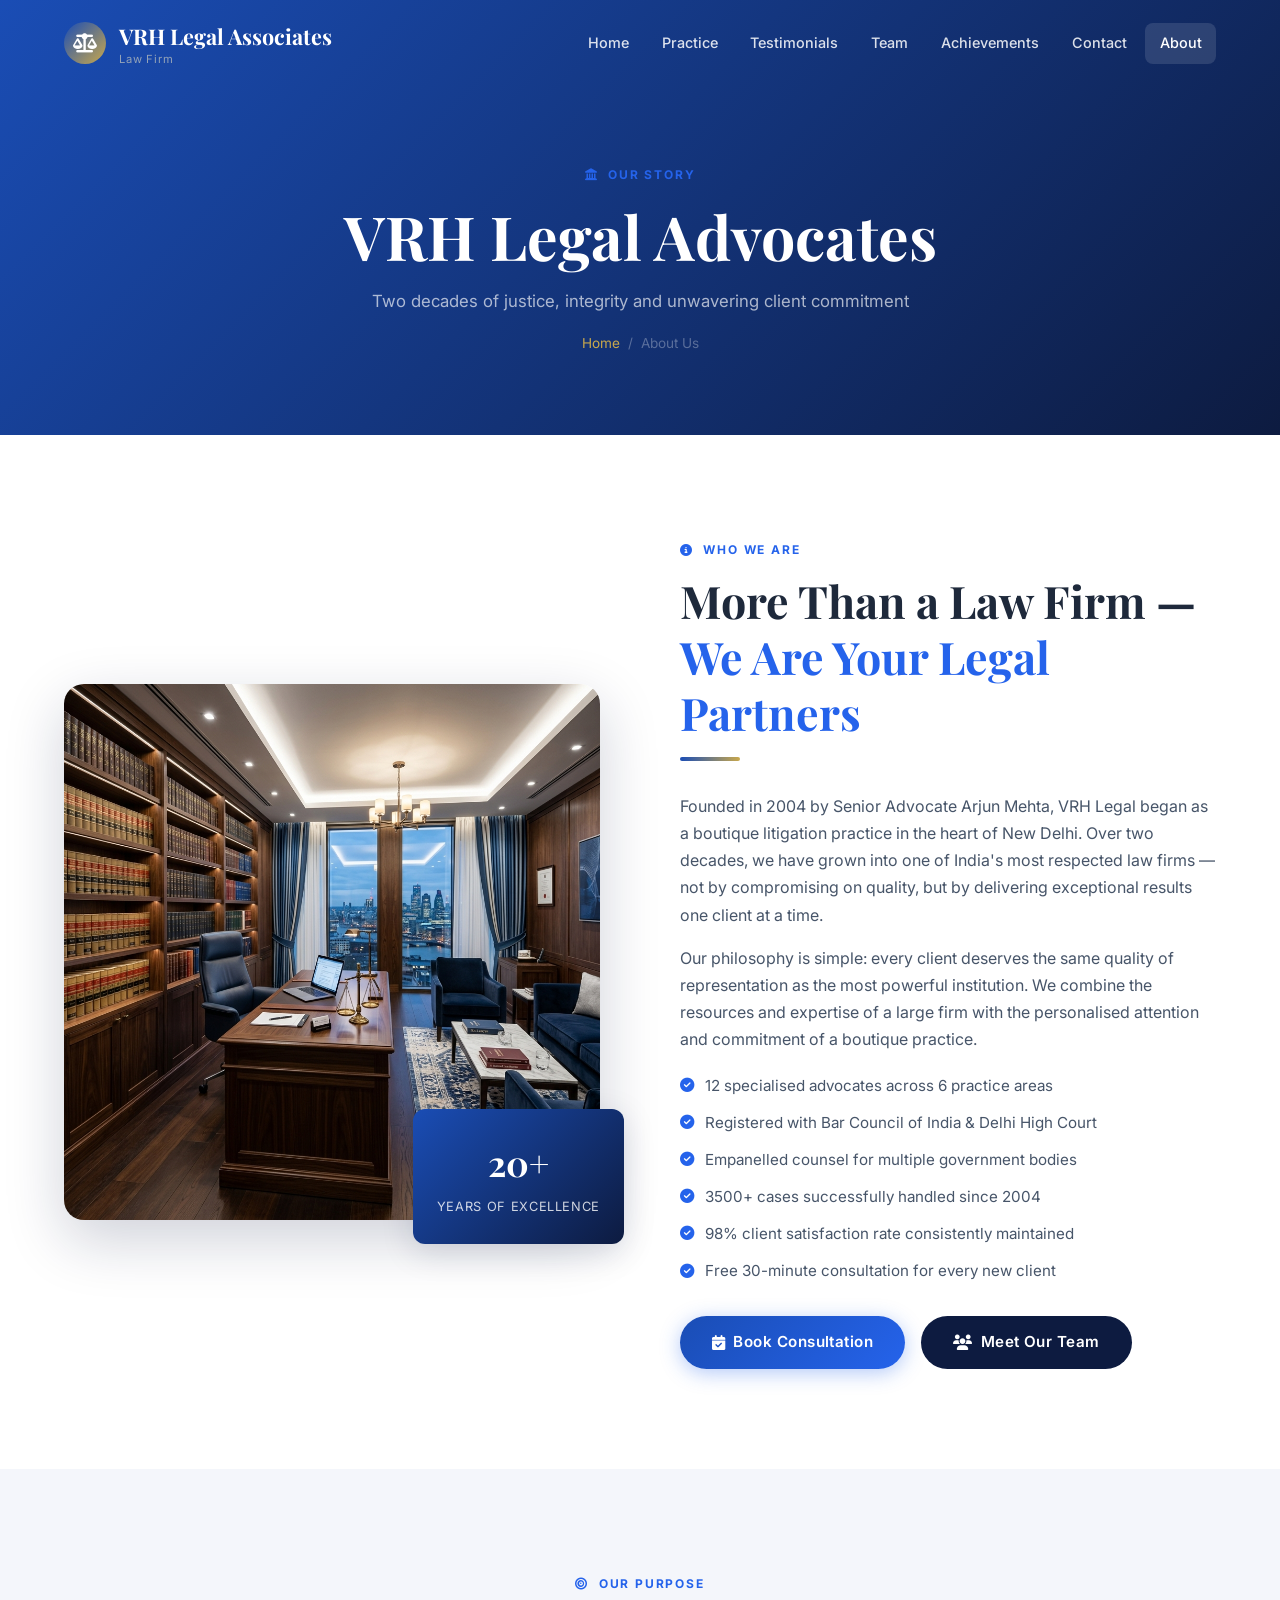
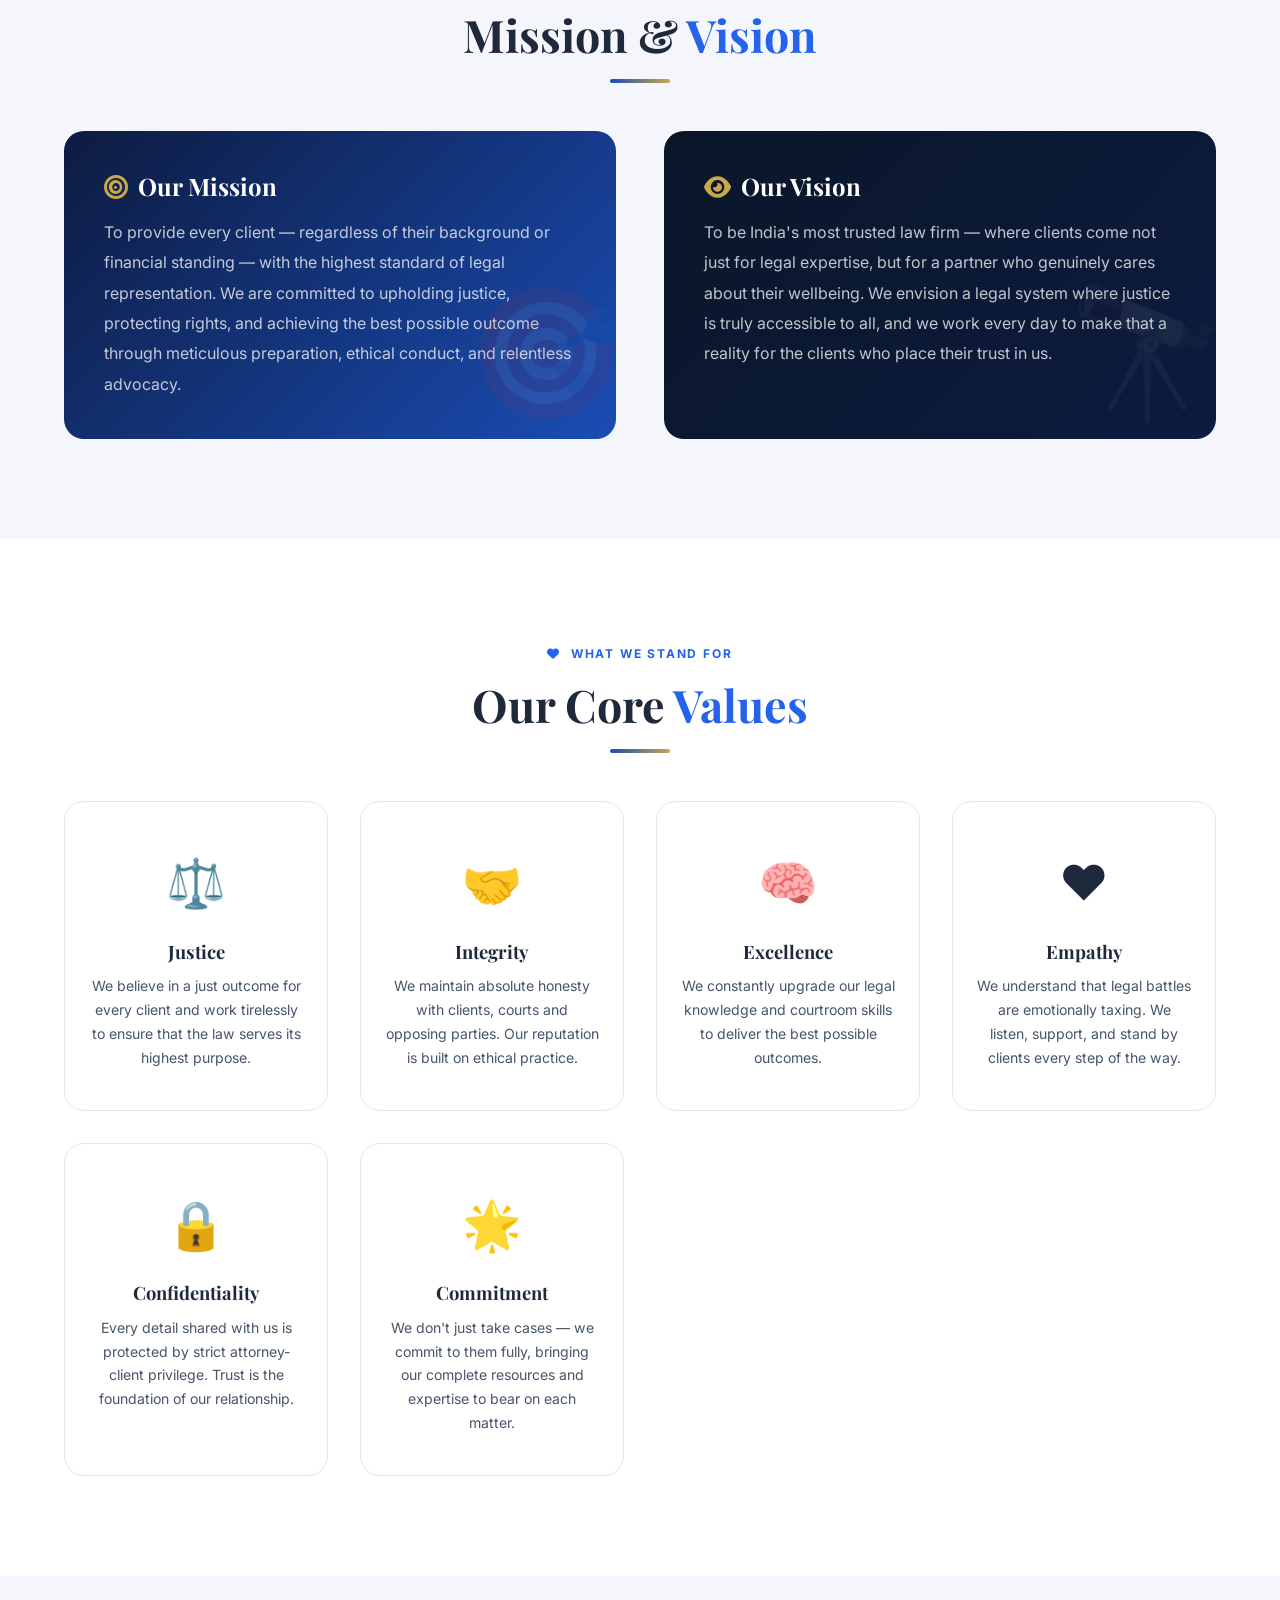
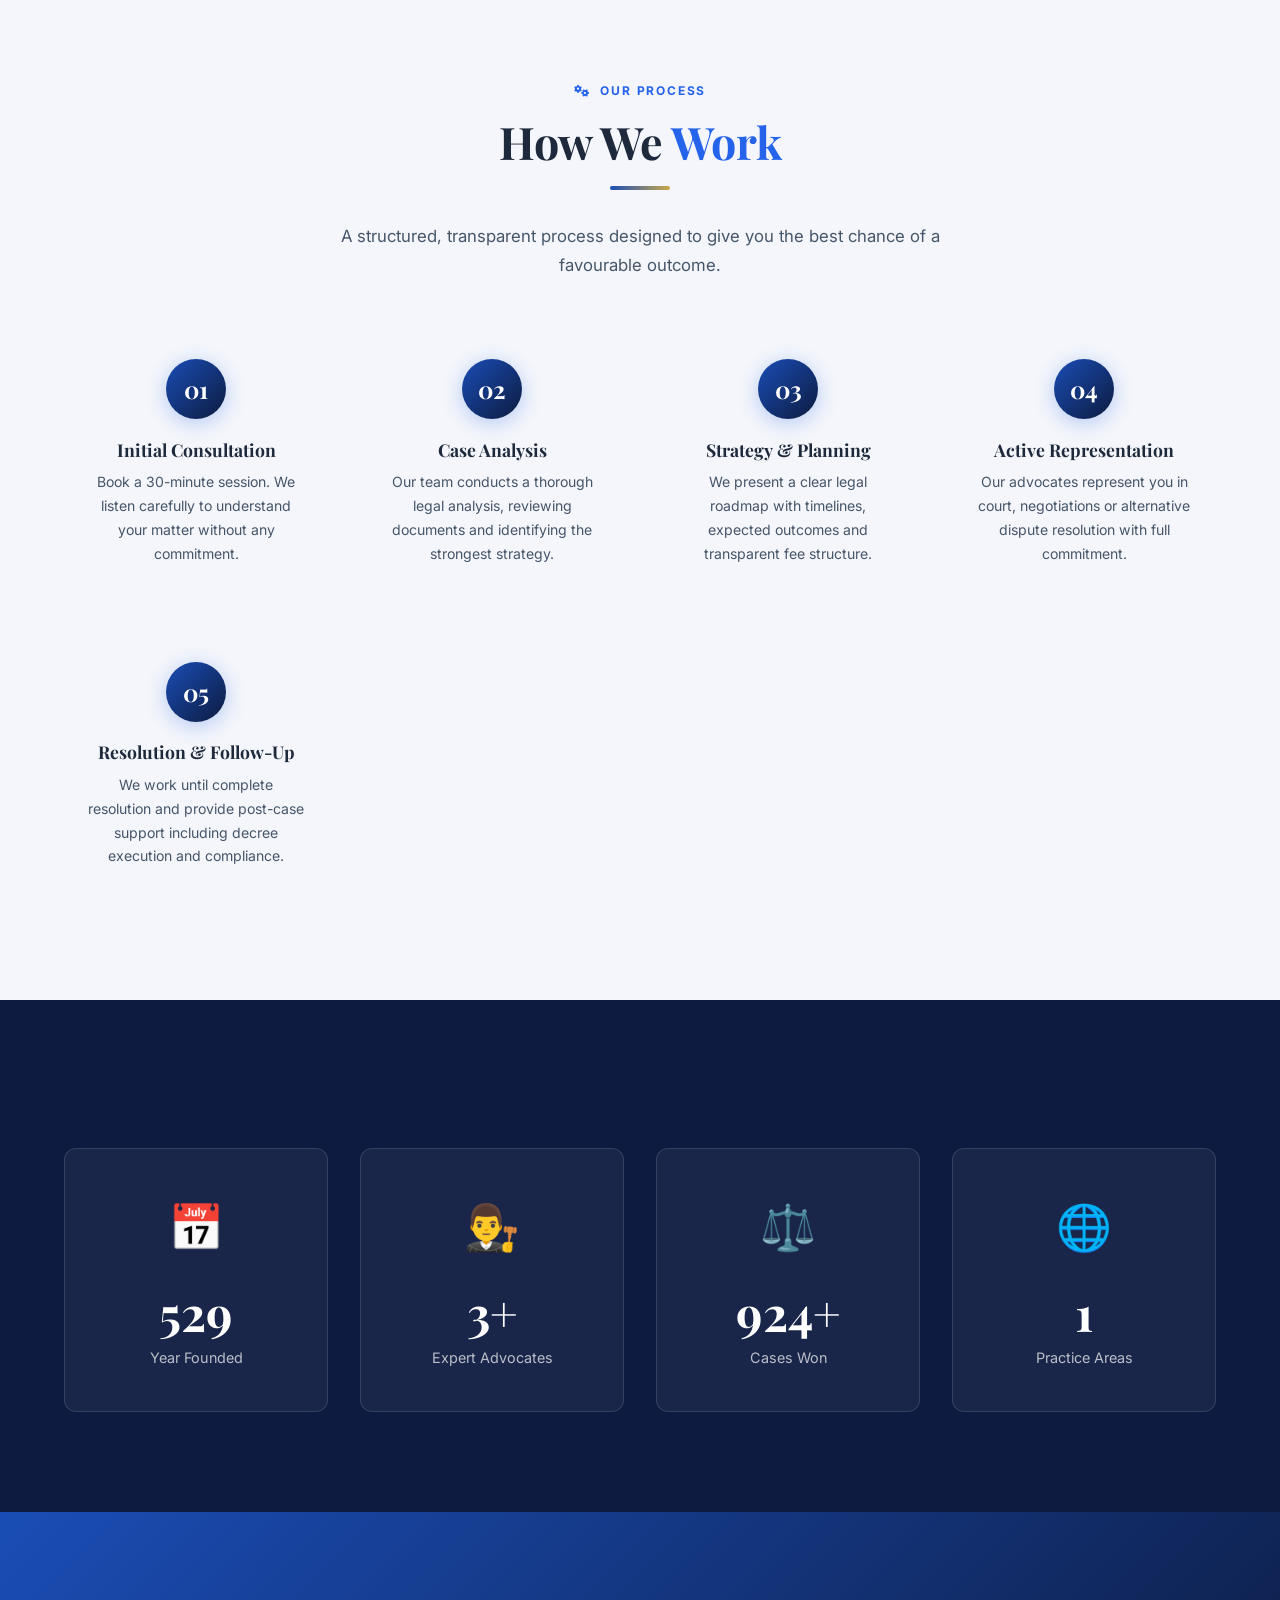
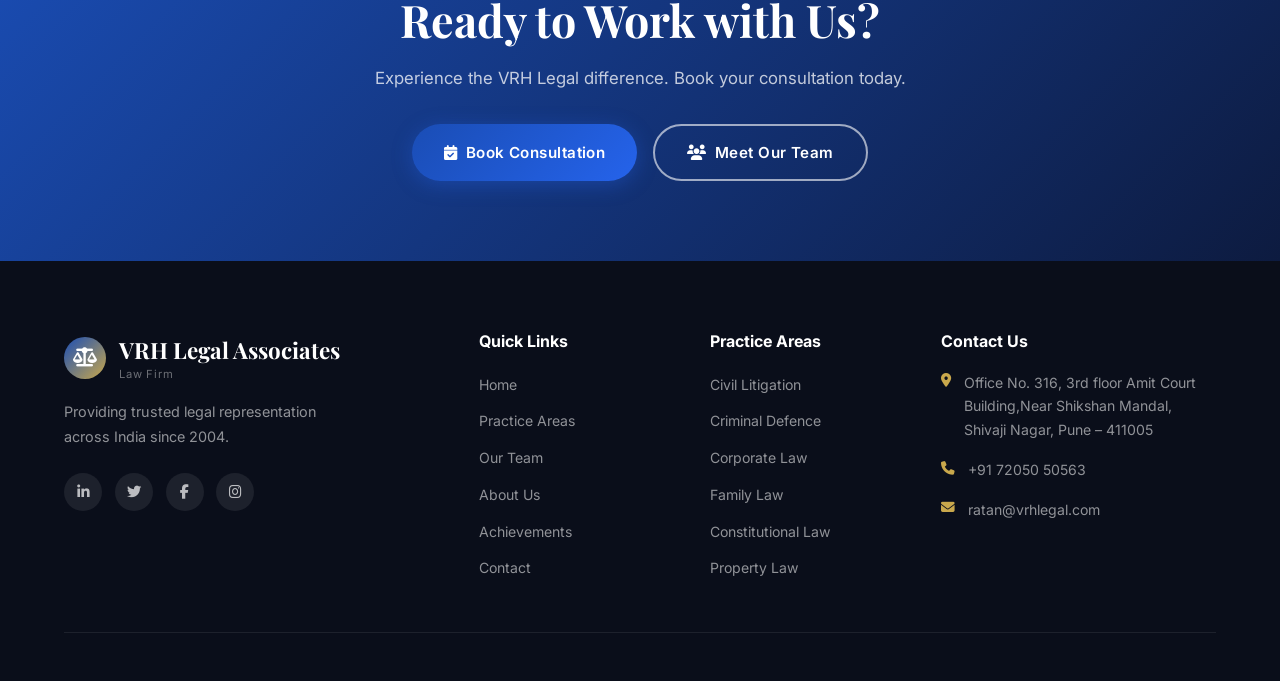
==== commit 06cbde19: "Add files via upload" ====
--- a/about.html
+++ b/about.html
@@ -164,7 +164,7 @@
     <div class="container nav-inner">
       <a href="index.html" class="nav-logo">
         <div class="logo-icon"><i class="fas fa-balance-scale"></i></div>
-        <div><span class="logo-text">VRH Legal Advocates </span><span class="logo-sub">Law Firm </span></div>
+        <div><span class="logo-text">VRH Legal Associates </span><span class="logo-sub">Law Firm </span></div>
       </a>
       <div class="nav-links" id="navLinks">
         <a href="index.html">Home</a><a href="practice.html">Practice</a>
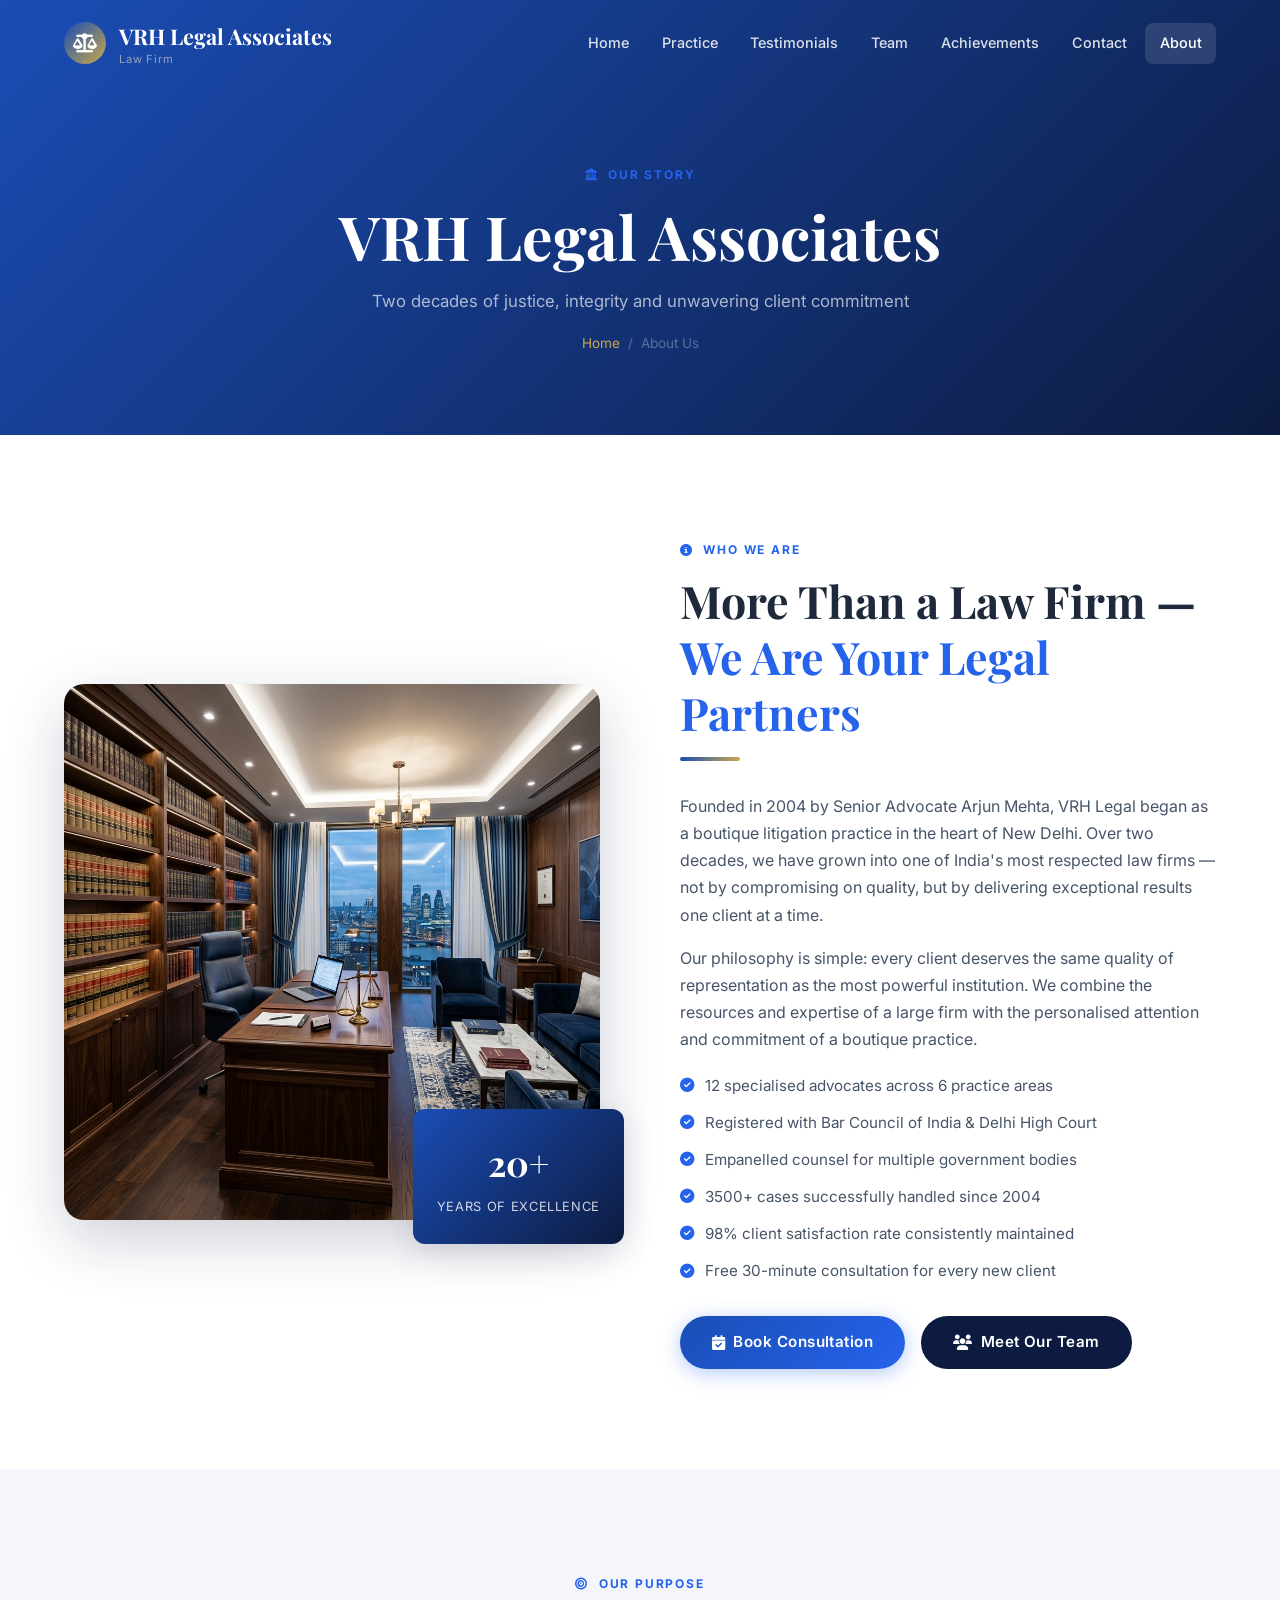
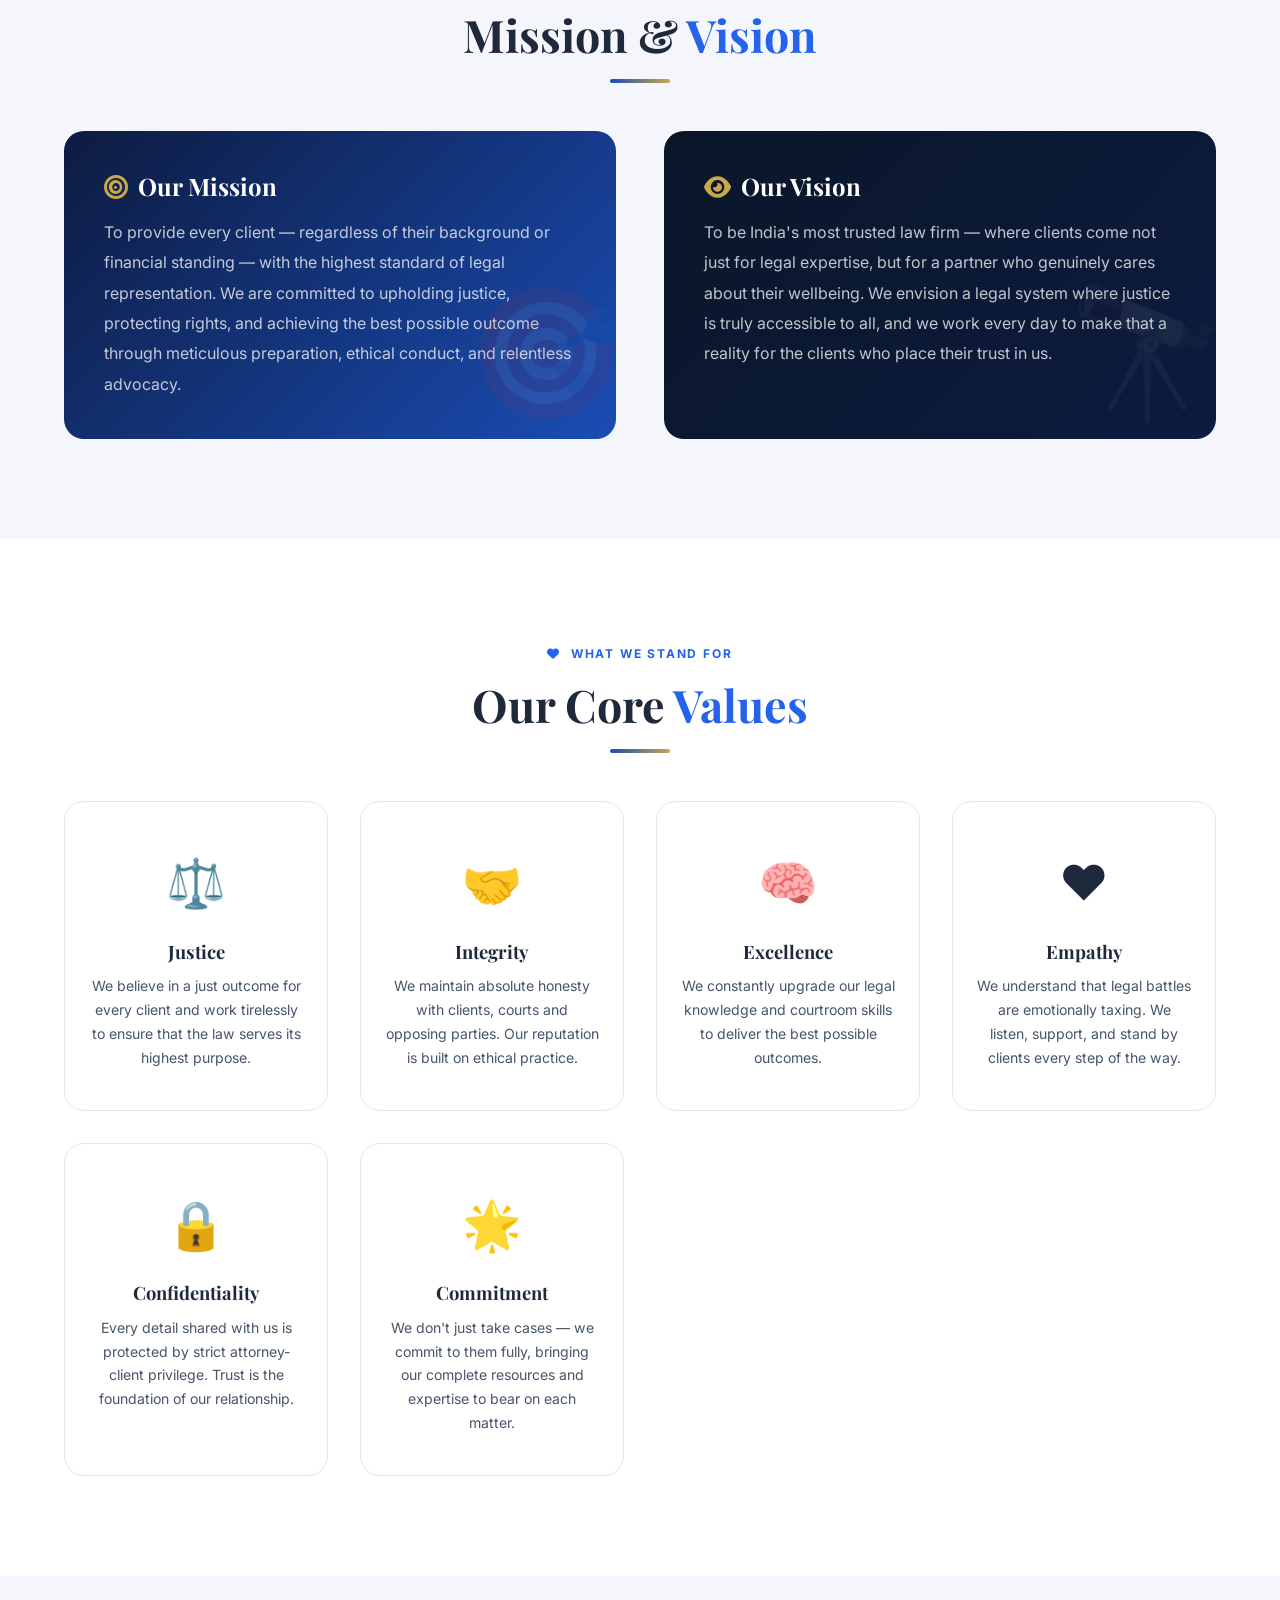
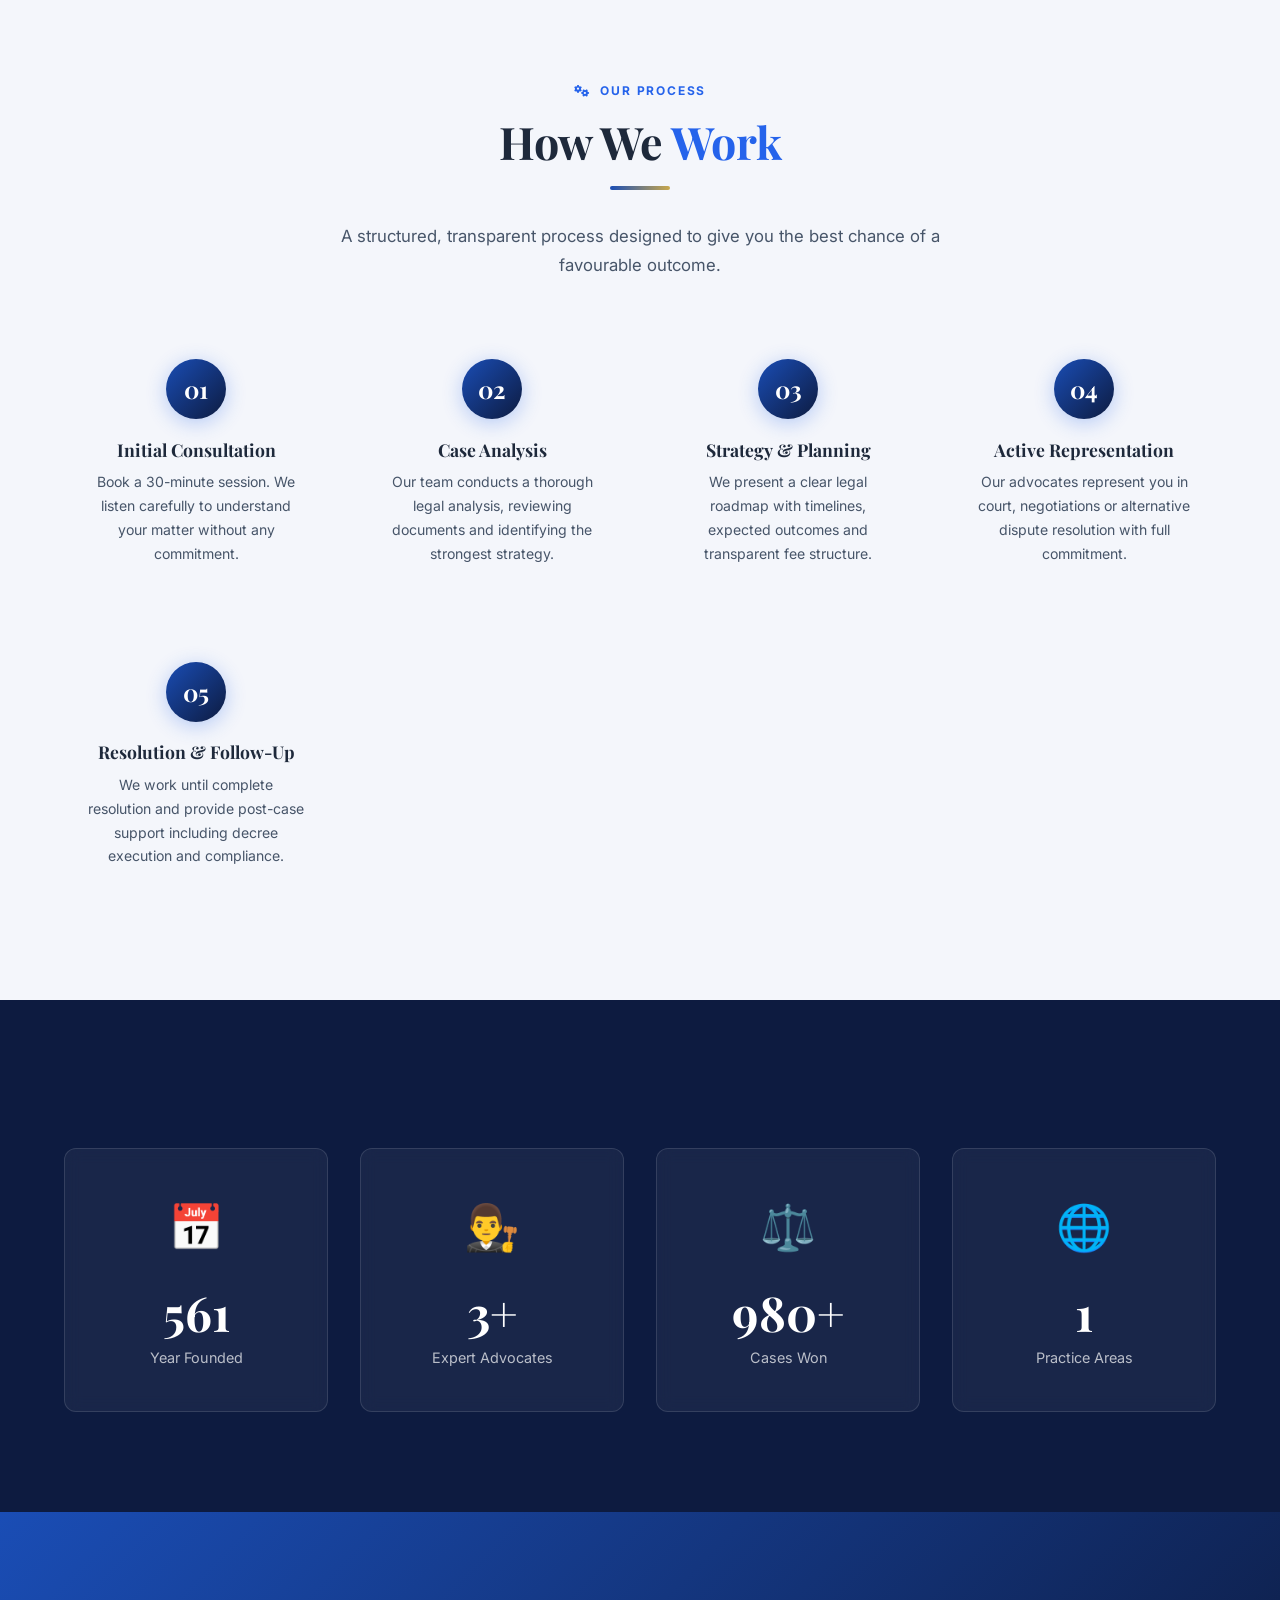
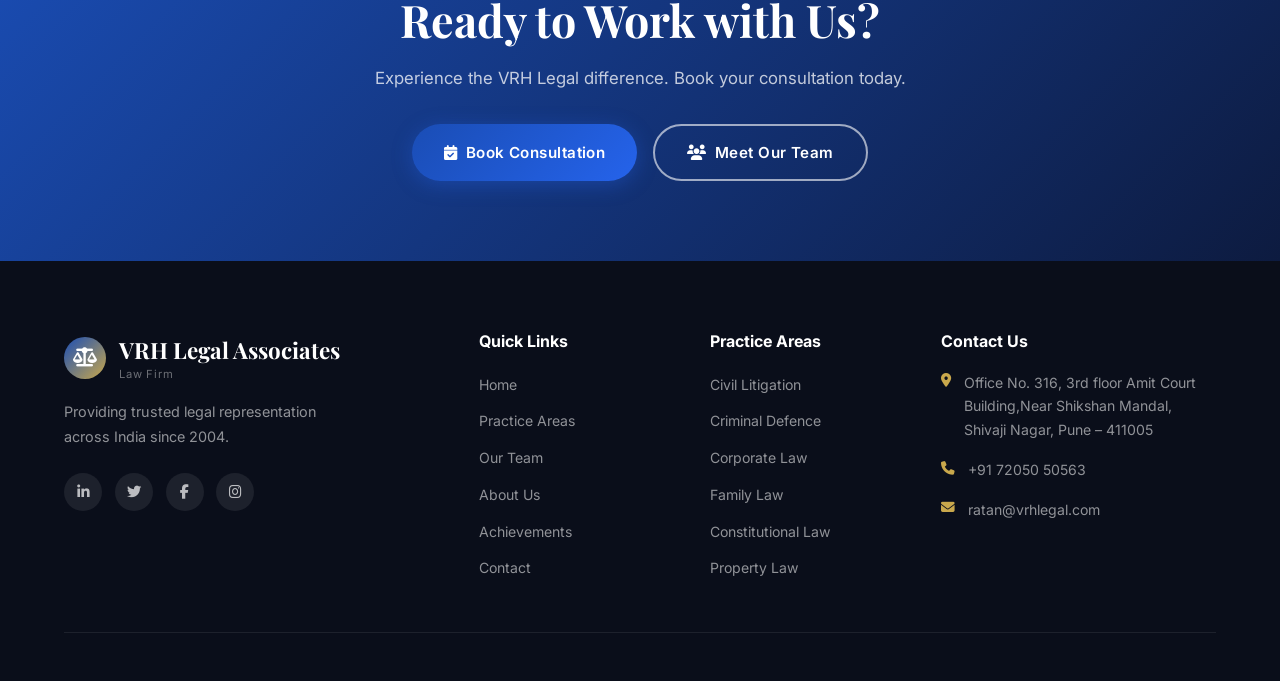
==== commit e65055ad: "Add files via upload" ====
--- a/about.html
+++ b/about.html
@@ -179,7 +179,7 @@
   <section class="page-hero">
     <div class="container">
       <span class="section-label"><i class="fas fa-landmark"></i>&nbsp; Our Story</span>
-      <h1>VRH Legal Advocates</h1>
+      <h1>VRH Legal Associates</h1>
       <p>Two decades of justice, integrity and unwavering client commitment</p>
       <div class="breadcrumb"><a href="index.html">Home</a><span>/</span><span>About Us</span></div>
     </div>
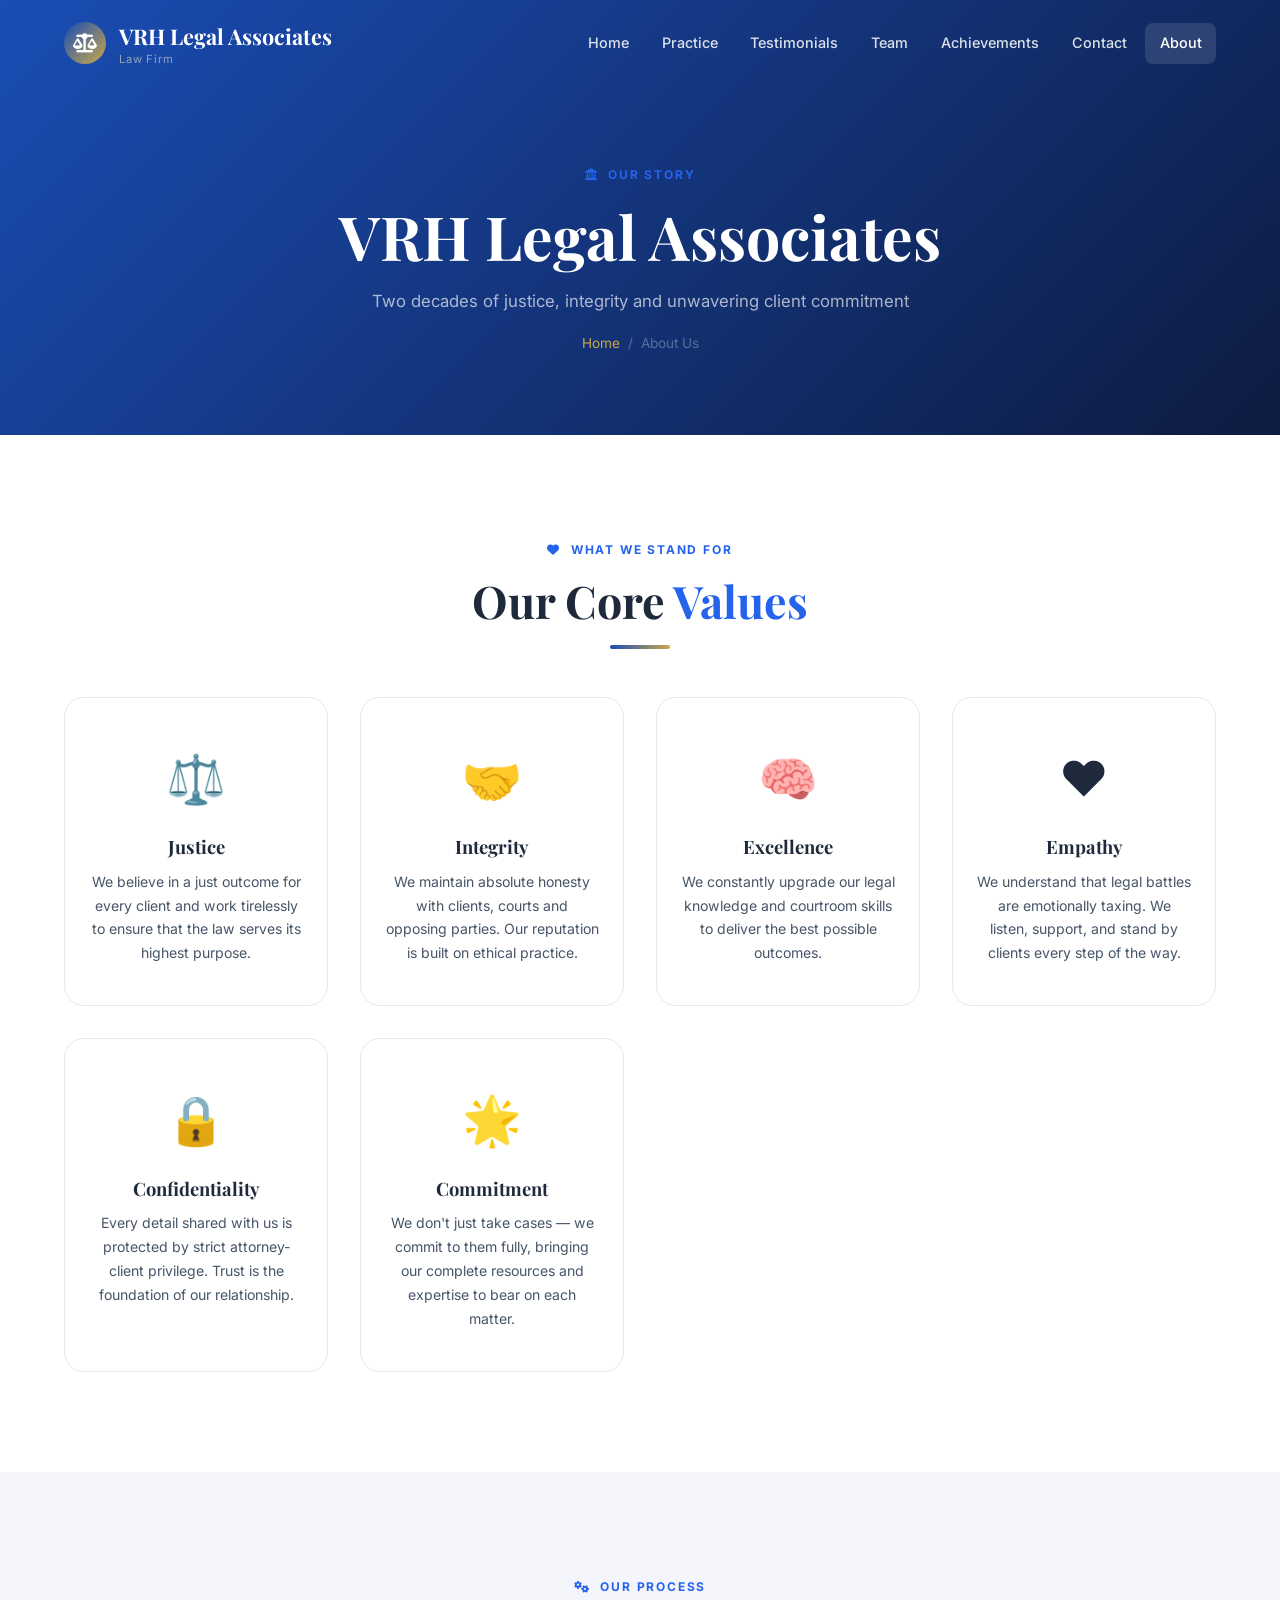
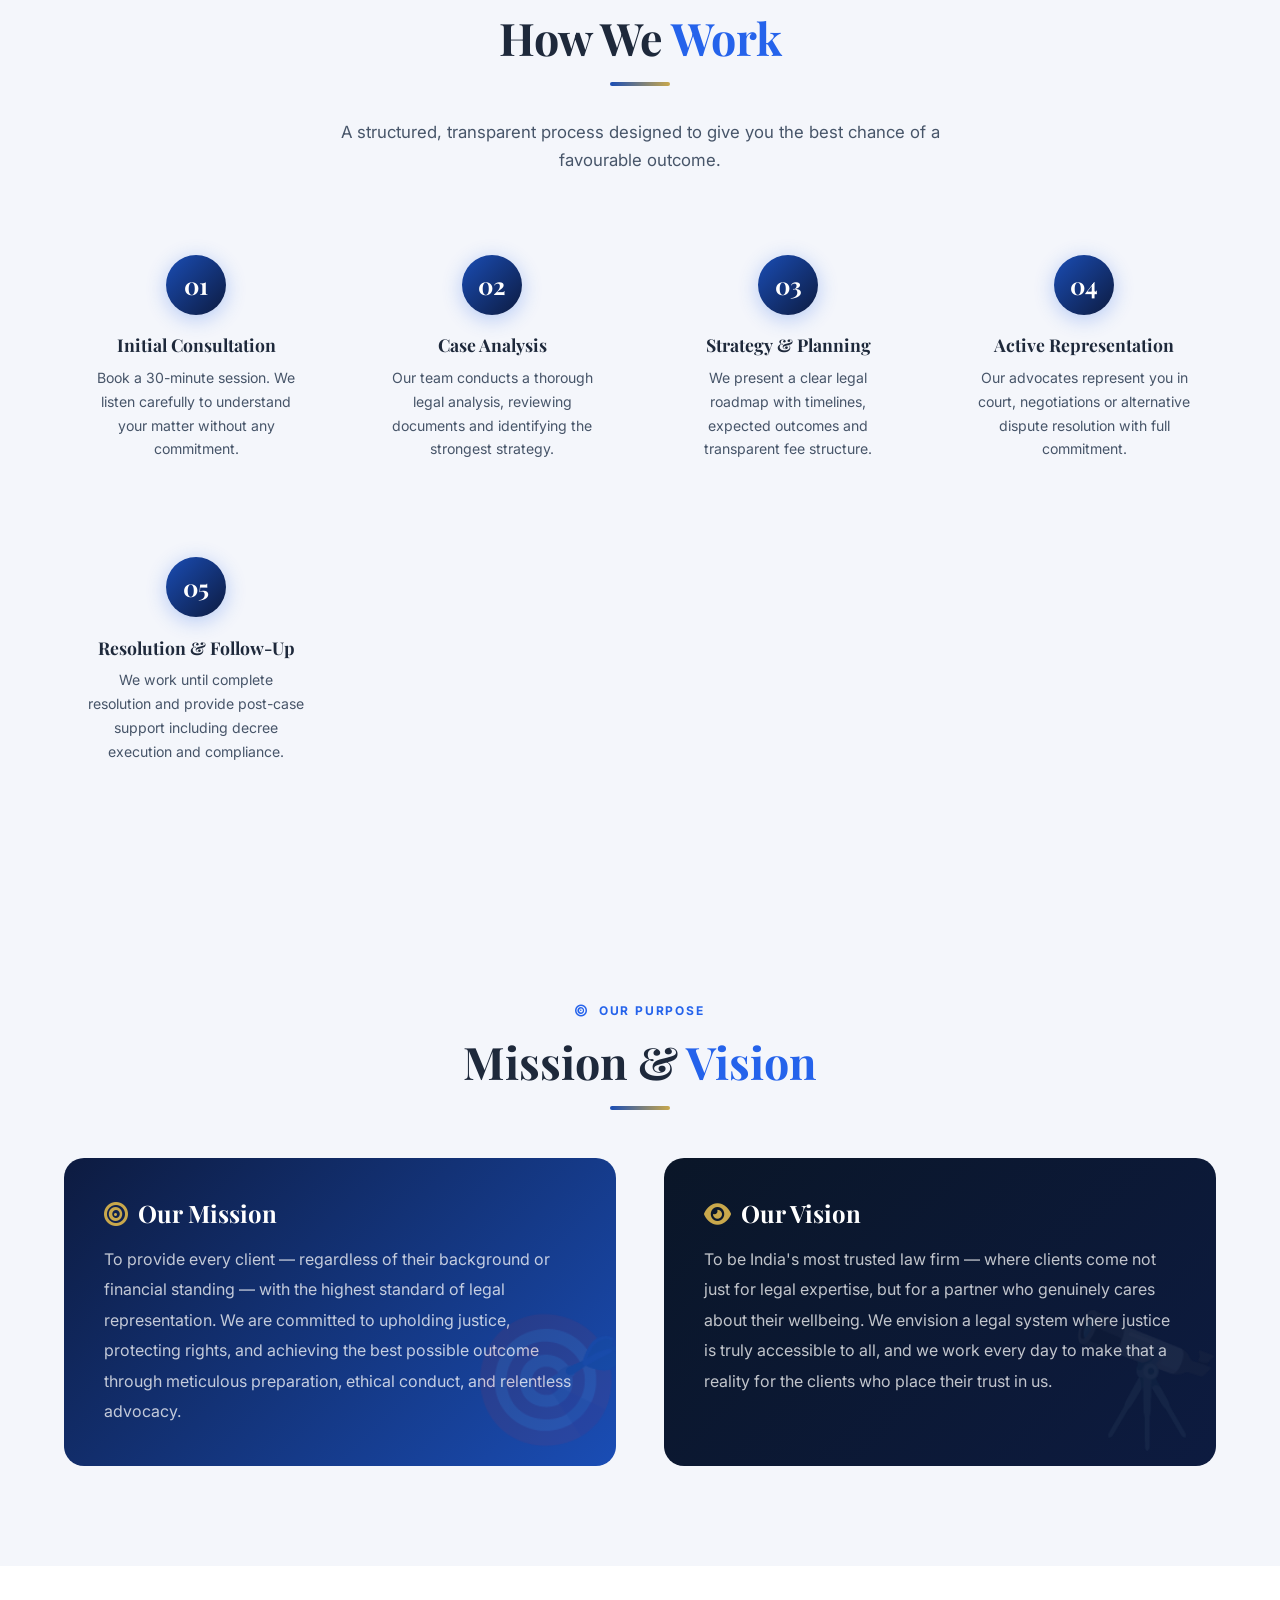
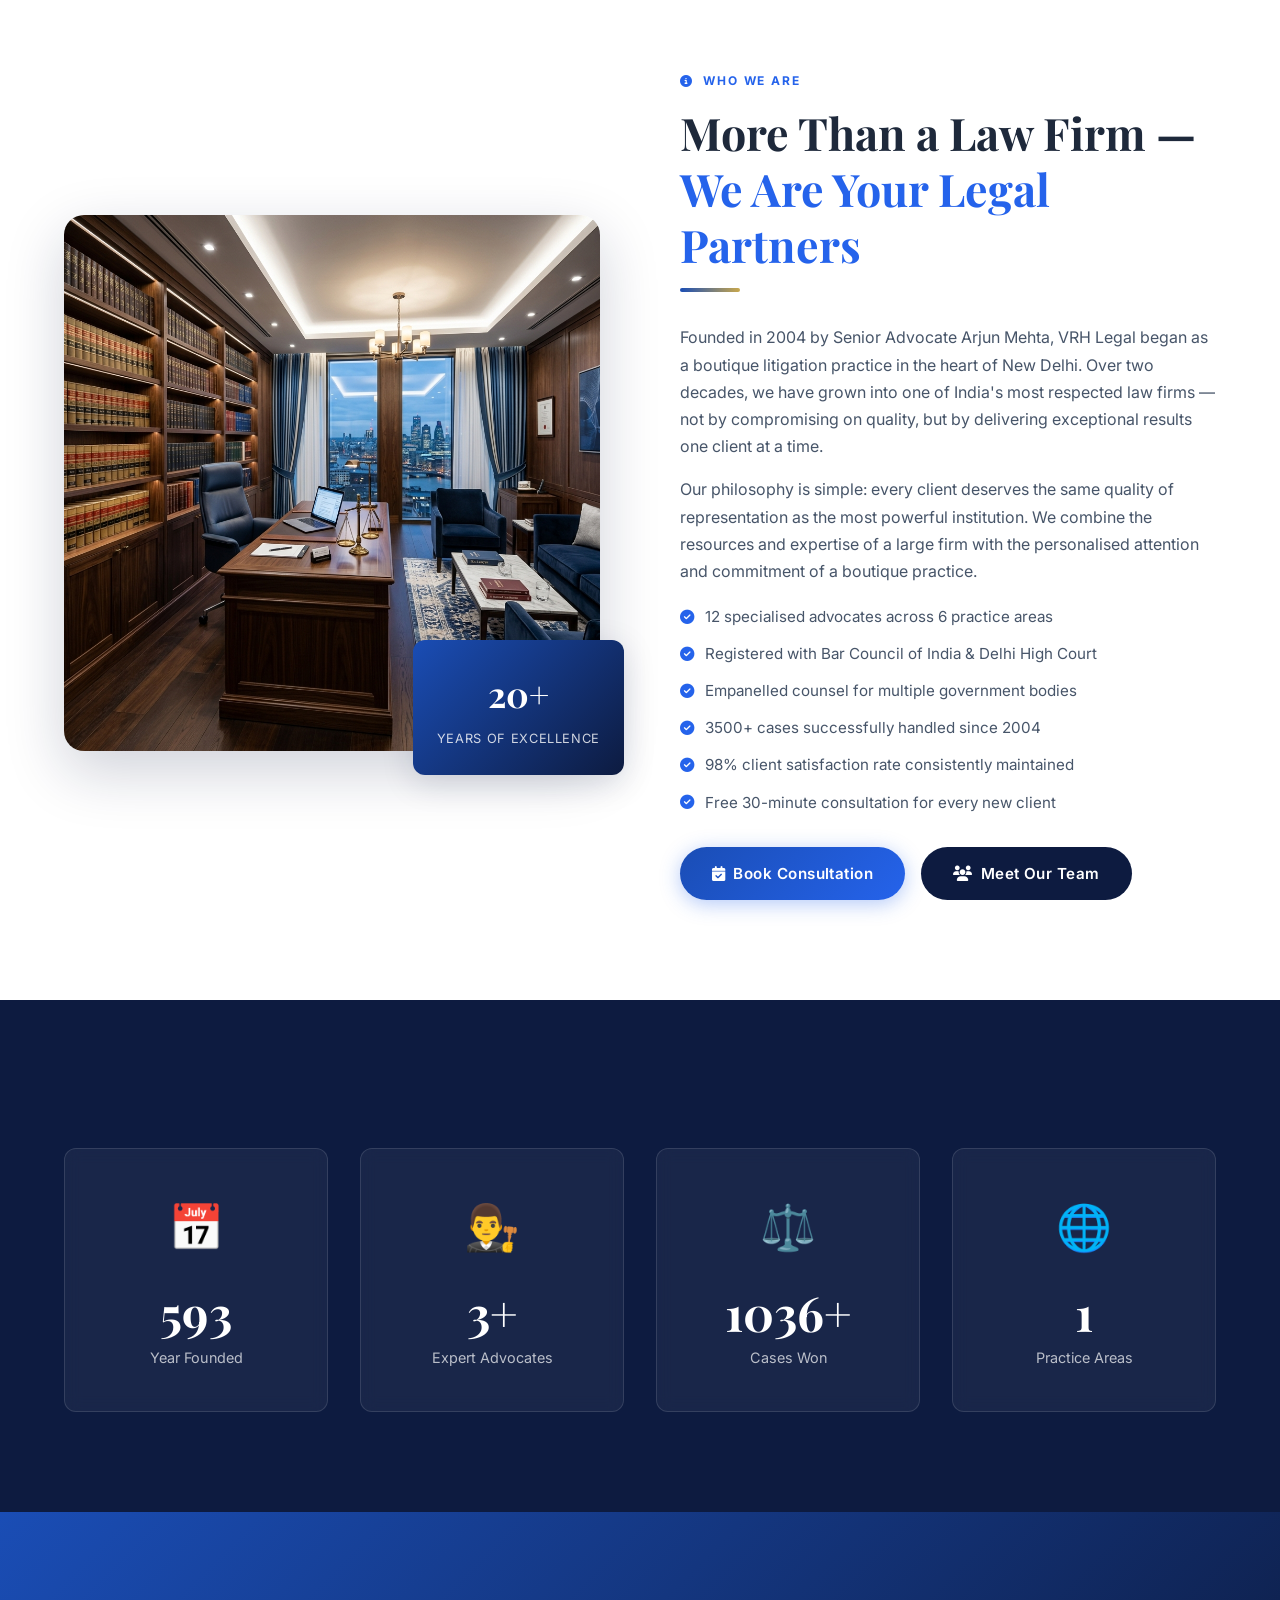
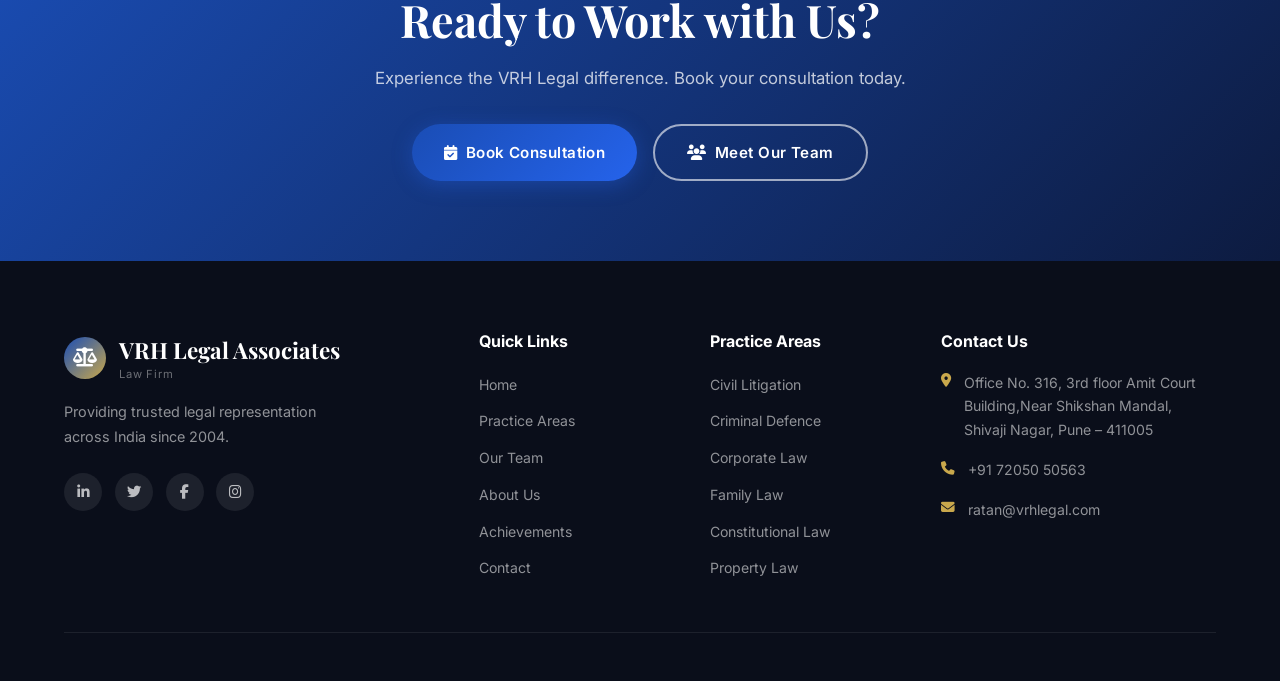
==== commit 21b515cd: "Add files via upload" ====
--- a/about.html
+++ b/about.html
@@ -182,6 +182,121 @@
       <h1>VRH Legal Associates</h1>
       <p>Two decades of justice, integrity and unwavering client commitment</p>
       <div class="breadcrumb"><a href="index.html">Home</a><span>/</span><span>About Us</span></div>
+    </div>
+  </section>
+
+
+  <!-- Core Values -->
+  <section class="section-pad">
+    <div class="container text-center">
+      <span class="section-label"><i class="fas fa-heart"></i>&nbsp; What We Stand For</span>
+      <h2 class="section-title">Our Core <span class="text-blue">Values</span></h2>
+      <div class="divider"></div>
+      <div class="values-grid">
+        <div class="value-card reveal">
+          <div class="value-icon">⚖️</div>
+          <h3>Justice</h3>
+          <p>We believe in a just outcome for every client and work tirelessly to ensure that the law serves its highest
+            purpose.</p>
+        </div>
+        <div class="value-card reveal">
+          <div class="value-icon">🤝</div>
+          <h3>Integrity</h3>
+          <p>We maintain absolute honesty with clients, courts and opposing parties. Our reputation is built on ethical
+            practice.</p>
+        </div>
+        <div class="value-card reveal">
+          <div class="value-icon">🧠</div>
+          <h3>Excellence</h3>
+          <p>We constantly upgrade our legal knowledge and courtroom skills to deliver the best possible outcomes.</p>
+        </div>
+        <div class="value-card reveal">
+          <div class="value-icon">❤️</div>
+          <h3>Empathy</h3>
+          <p>We understand that legal battles are emotionally taxing. We listen, support, and stand by clients every
+            step of the way.</p>
+        </div>
+        <div class="value-card reveal">
+          <div class="value-icon">🔒</div>
+          <h3>Confidentiality</h3>
+          <p>Every detail shared with us is protected by strict attorney-client privilege. Trust is the foundation of
+            our relationship.</p>
+        </div>
+        <div class="value-card reveal">
+          <div class="value-icon">🌟</div>
+          <h3>Commitment</h3>
+          <p>We don't just take cases — we commit to them fully, bringing our complete resources and expertise to bear
+            on each matter.</p>
+        </div>
+      </div>
+    </div>
+  </section>
+
+  <!-- How We Work -->
+  <section class="section-pad bg-off">
+    <div class="container text-center">
+      <span class="section-label"><i class="fas fa-cogs"></i>&nbsp; Our Process</span>
+      <h2 class="section-title">How We <span class="text-blue">Work</span></h2>
+      <div class="divider"></div>
+      <p class="section-sub">A structured, transparent process designed to give you the best chance of a favourable
+        outcome.</p>
+      <div class="process-steps">
+        <div class="step reveal">
+          <div class="step-num">01</div>
+          <h4>Initial Consultation</h4>
+          <p>Book a 30-minute session. We listen carefully to understand your matter without any commitment.</p>
+        </div>
+        <div class="step reveal">
+          <div class="step-num">02</div>
+          <h4>Case Analysis</h4>
+          <p>Our team conducts a thorough legal analysis, reviewing documents and identifying the strongest strategy.
+          </p>
+        </div>
+        <div class="step reveal">
+          <div class="step-num">03</div>
+          <h4>Strategy & Planning</h4>
+          <p>We present a clear legal roadmap with timelines, expected outcomes and transparent fee structure.</p>
+        </div>
+        <div class="step reveal">
+          <div class="step-num">04</div>
+          <h4>Active Representation</h4>
+          <p>Our advocates represent you in court, negotiations or alternative dispute resolution with full commitment.
+          </p>
+        </div>
+        <div class="step reveal">
+          <div class="step-num">05</div>
+          <h4>Resolution & Follow-Up</h4>
+          <p>We work until complete resolution and provide post-case support including decree execution and compliance.
+          </p>
+        </div>
+      </div>
+    </div>
+  </section>
+
+  <!-- Mission & Vision -->
+  <section class="section-pad bg-off">
+    <div class="container">
+      <div class="text-center">
+        <span class="section-label"><i class="fas fa-bullseye"></i>&nbsp; Our Purpose</span>
+        <h2 class="section-title">Mission & <span class="text-blue">Vision</span></h2>
+        <div class="divider"></div>
+      </div>
+      <div class="mission-vision">
+        <div class="mv-card mv-mission reveal-left">
+          <div class="mv-big">🎯</div>
+          <h3><i class="fas fa-bullseye" style="color:var(--gold);margin-right:.6rem"></i>Our Mission</h3>
+          <p>To provide every client — regardless of their background or financial standing — with the highest standard
+            of legal representation. We are committed to upholding justice, protecting rights, and achieving the best
+            possible outcome through meticulous preparation, ethical conduct, and relentless advocacy.</p>
+        </div>
+        <div class="mv-card mv-vision reveal-right">
+          <div class="mv-big">🔭</div>
+          <h3><i class="fas fa-eye" style="color:var(--gold);margin-right:.6rem"></i>Our Vision</h3>
+          <p>To be India's most trusted law firm — where clients come not just for legal expertise, but for a partner
+            who genuinely cares about their wellbeing. We envision a legal system where justice is truly accessible to
+            all, and we work every day to make that a reality for the clients who place their trust in us.</p>
+        </div>
+      </div>
     </div>
   </section>
 
@@ -224,119 +339,7 @@
     </div>
   </section>
 
-  <!-- Mission & Vision -->
-  <section class="section-pad bg-off">
-    <div class="container">
-      <div class="text-center">
-        <span class="section-label"><i class="fas fa-bullseye"></i>&nbsp; Our Purpose</span>
-        <h2 class="section-title">Mission & <span class="text-blue">Vision</span></h2>
-        <div class="divider"></div>
-      </div>
-      <div class="mission-vision">
-        <div class="mv-card mv-mission reveal-left">
-          <div class="mv-big">🎯</div>
-          <h3><i class="fas fa-bullseye" style="color:var(--gold);margin-right:.6rem"></i>Our Mission</h3>
-          <p>To provide every client — regardless of their background or financial standing — with the highest standard
-            of legal representation. We are committed to upholding justice, protecting rights, and achieving the best
-            possible outcome through meticulous preparation, ethical conduct, and relentless advocacy.</p>
-        </div>
-        <div class="mv-card mv-vision reveal-right">
-          <div class="mv-big">🔭</div>
-          <h3><i class="fas fa-eye" style="color:var(--gold);margin-right:.6rem"></i>Our Vision</h3>
-          <p>To be India's most trusted law firm — where clients come not just for legal expertise, but for a partner
-            who genuinely cares about their wellbeing. We envision a legal system where justice is truly accessible to
-            all, and we work every day to make that a reality for the clients who place their trust in us.</p>
-        </div>
-      </div>
-    </div>
-  </section>
-
-  <!-- Core Values -->
-  <section class="section-pad">
-    <div class="container text-center">
-      <span class="section-label"><i class="fas fa-heart"></i>&nbsp; What We Stand For</span>
-      <h2 class="section-title">Our Core <span class="text-blue">Values</span></h2>
-      <div class="divider"></div>
-      <div class="values-grid">
-        <div class="value-card reveal">
-          <div class="value-icon">⚖️</div>
-          <h3>Justice</h3>
-          <p>We believe in a just outcome for every client and work tirelessly to ensure that the law serves its highest
-            purpose.</p>
-        </div>
-        <div class="value-card reveal">
-          <div class="value-icon">🤝</div>
-          <h3>Integrity</h3>
-          <p>We maintain absolute honesty with clients, courts and opposing parties. Our reputation is built on ethical
-            practice.</p>
-        </div>
-        <div class="value-card reveal">
-          <div class="value-icon">🧠</div>
-          <h3>Excellence</h3>
-          <p>We constantly upgrade our legal knowledge and courtroom skills to deliver the best possible outcomes.</p>
-        </div>
-        <div class="value-card reveal">
-          <div class="value-icon">❤️</div>
-          <h3>Empathy</h3>
-          <p>We understand that legal battles are emotionally taxing. We listen, support, and stand by clients every
-            step of the way.</p>
-        </div>
-        <div class="value-card reveal">
-          <div class="value-icon">🔒</div>
-          <h3>Confidentiality</h3>
-          <p>Every detail shared with us is protected by strict attorney-client privilege. Trust is the foundation of
-            our relationship.</p>
-        </div>
-        <div class="value-card reveal">
-          <div class="value-icon">🌟</div>
-          <h3>Commitment</h3>
-          <p>We don't just take cases — we commit to them fully, bringing our complete resources and expertise to bear
-            on each matter.</p>
-        </div>
-      </div>
-    </div>
-  </section>
-
-  <!-- How We Work -->
-  <section class="section-pad bg-off">
-    <div class="container text-center">
-      <span class="section-label"><i class="fas fa-cogs"></i>&nbsp; Our Process</span>
-      <h2 class="section-title">How We <span class="text-blue">Work</span></h2>
-      <div class="divider"></div>
-      <p class="section-sub">A structured, transparent process designed to give you the best chance of a favourable
-        outcome.</p>
-      <div class="process-steps">
-        <div class="step reveal">
-          <div class="step-num">01</div>
-          <h4>Initial Consultation</h4>
-          <p>Book a 30-minute session. We listen carefully to understand your matter without any commitment.</p>
-        </div>
-        <div class="step reveal">
-          <div class="step-num">02</div>
-          <h4>Case Analysis</h4>
-          <p>Our team conducts a thorough legal analysis, reviewing documents and identifying the strongest strategy.
-          </p>
-        </div>
-        <div class="step reveal">
-          <div class="step-num">03</div>
-          <h4>Strategy & Planning</h4>
-          <p>We present a clear legal roadmap with timelines, expected outcomes and transparent fee structure.</p>
-        </div>
-        <div class="step reveal">
-          <div class="step-num">04</div>
-          <h4>Active Representation</h4>
-          <p>Our advocates represent you in court, negotiations or alternative dispute resolution with full commitment.
-          </p>
-        </div>
-        <div class="step reveal">
-          <div class="step-num">05</div>
-          <h4>Resolution & Follow-Up</h4>
-          <p>We work until complete resolution and provide post-case support including decree execution and compliance.
-          </p>
-        </div>
-      </div>
-    </div>
-  </section>
+
 
   <!-- Stats Navy -->
   <section class="section-pad bg-navy">
